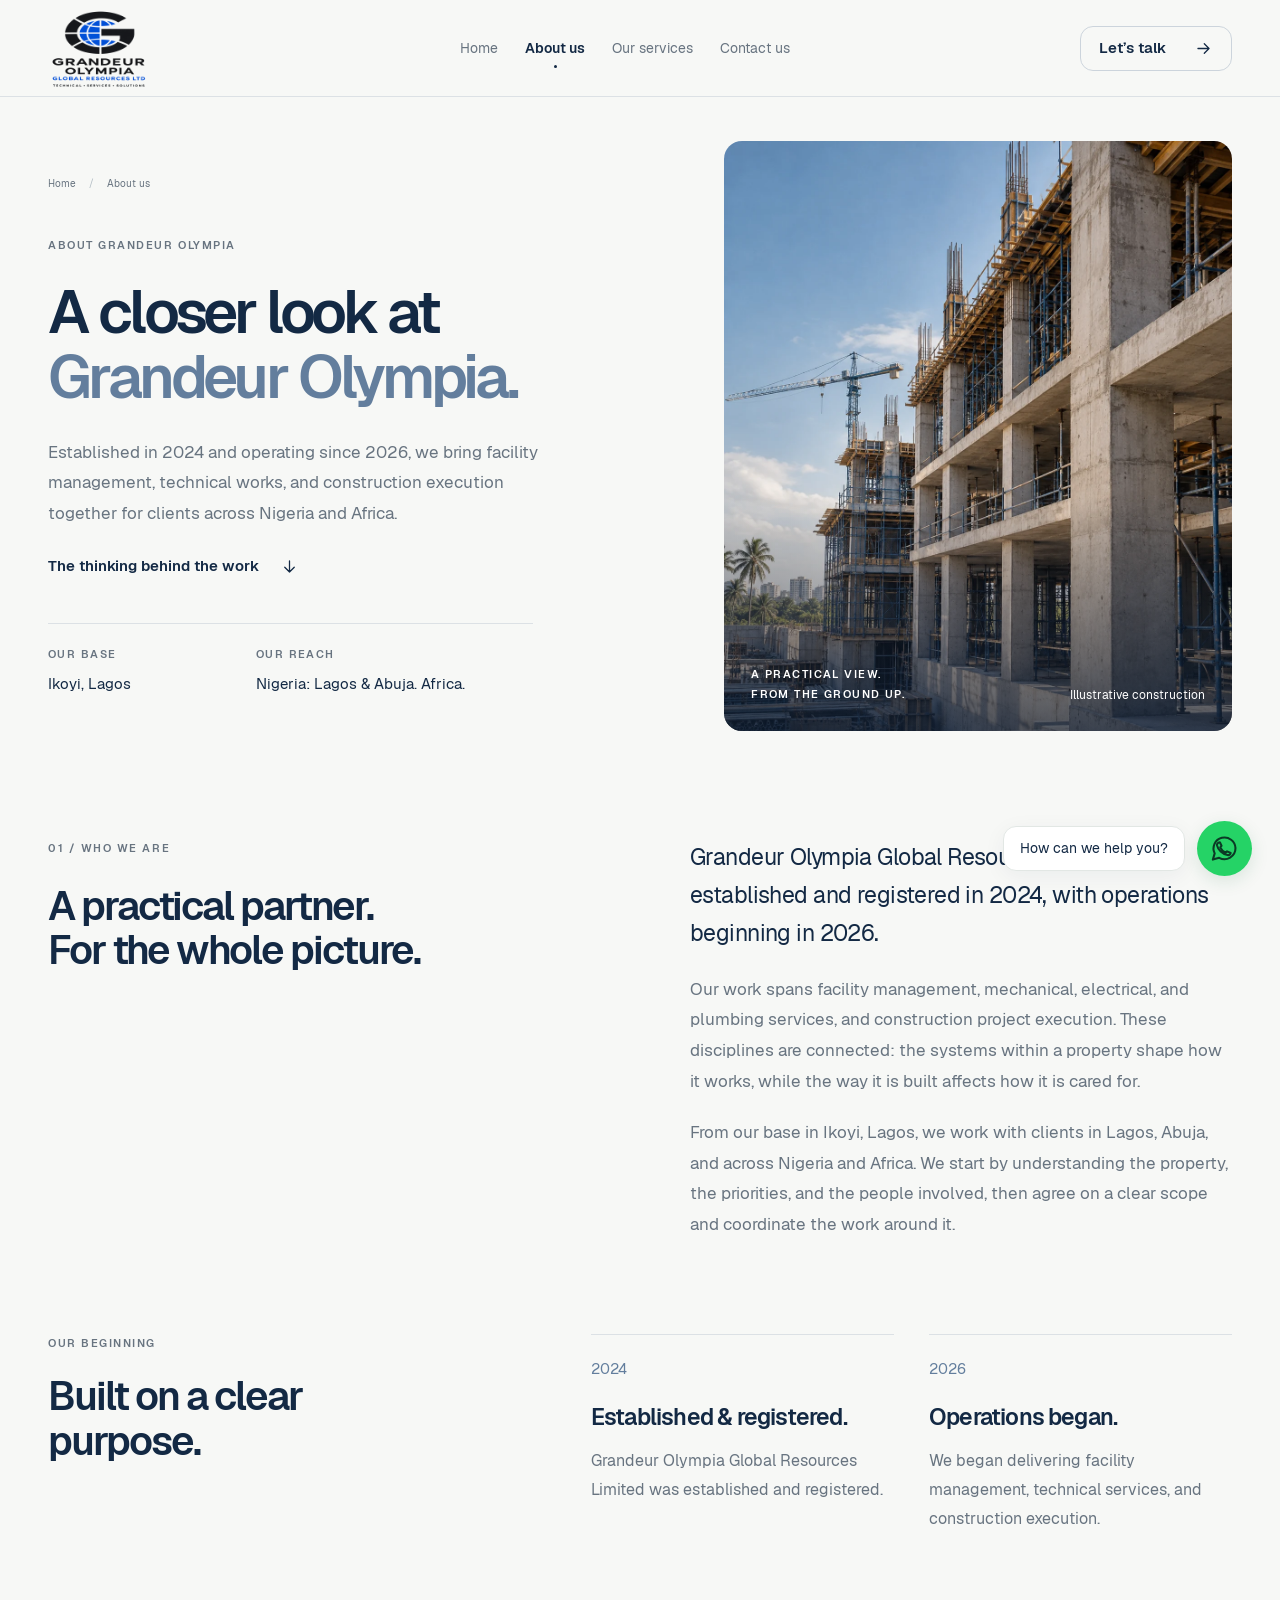
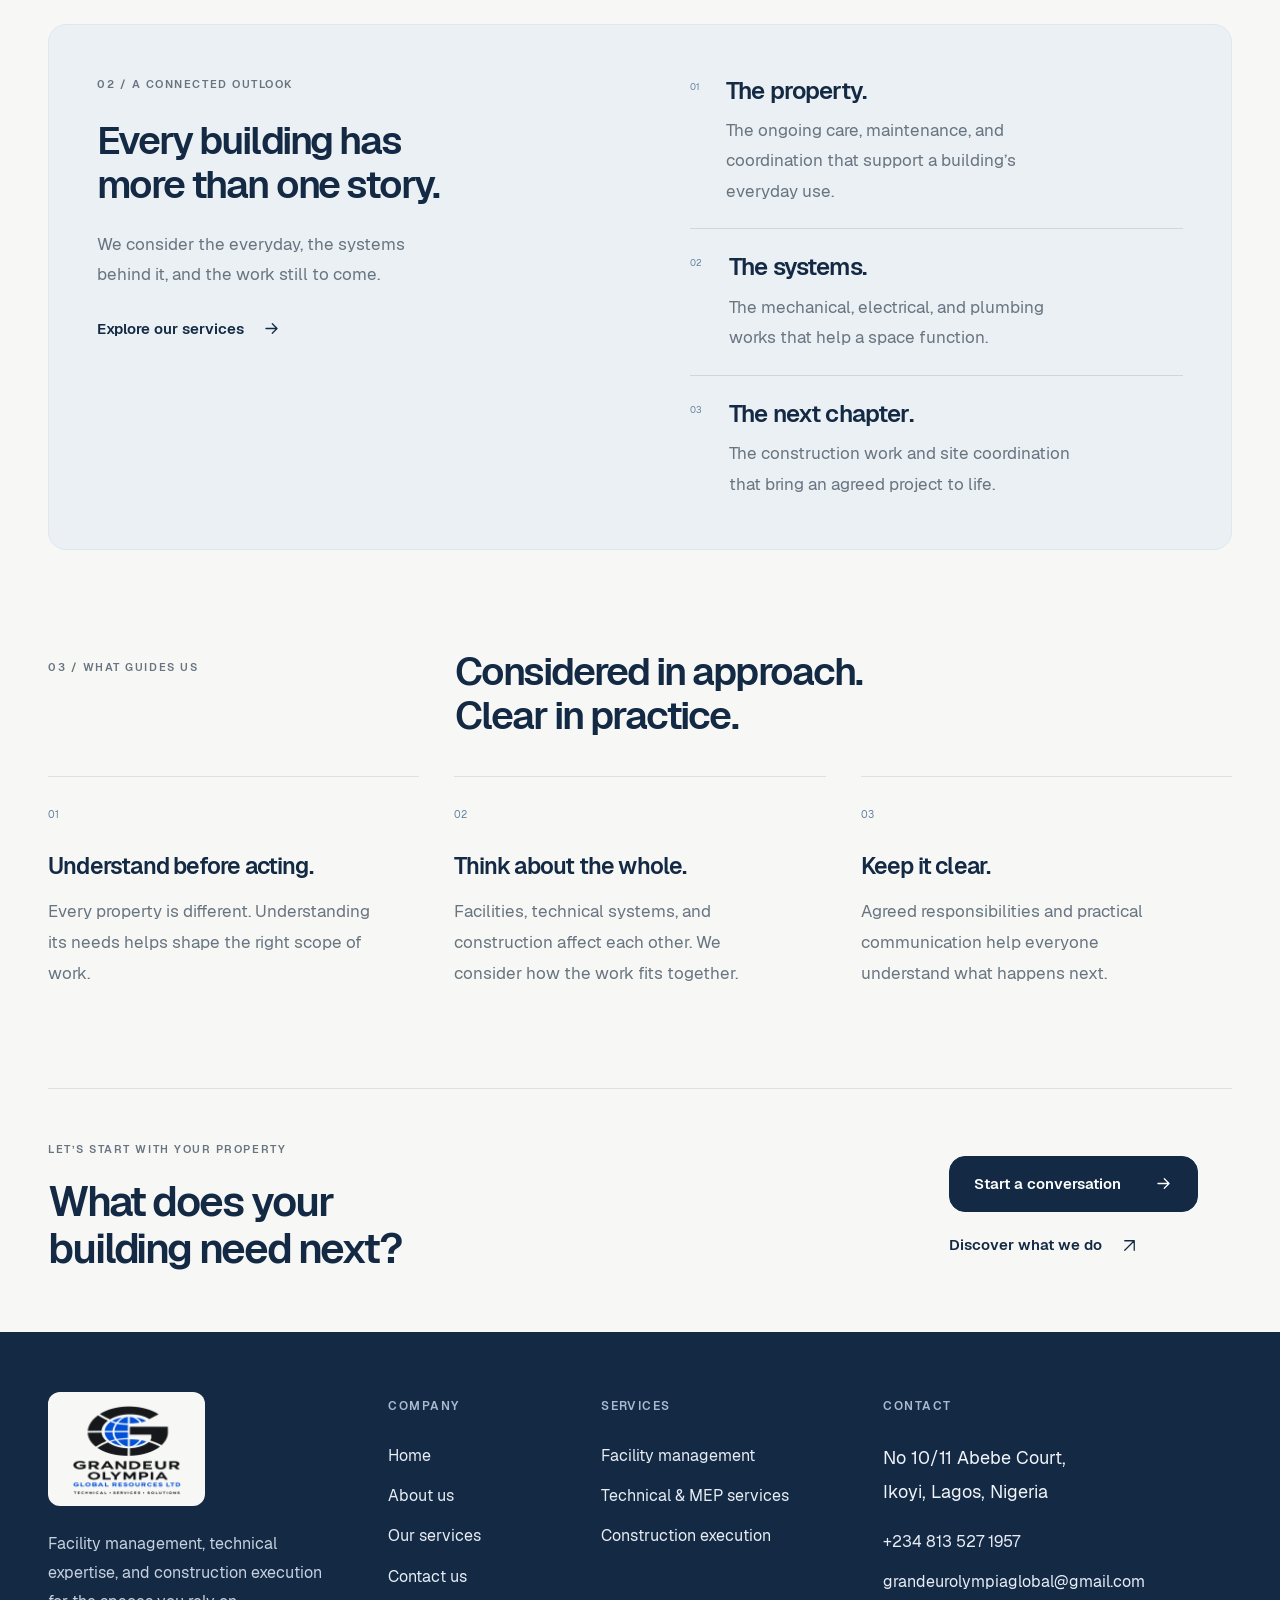
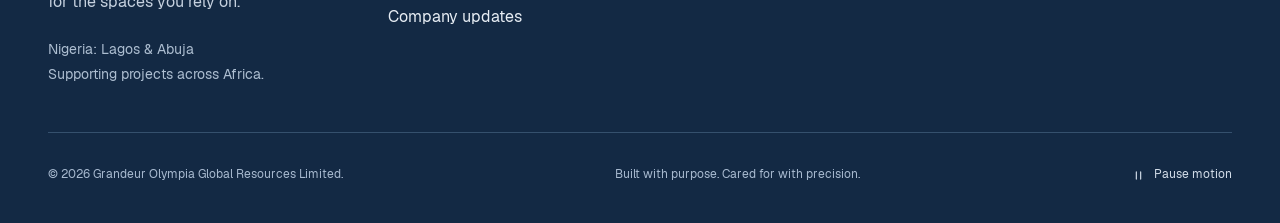
==== about.html @ efb747c0 "Send contact enquiries through the Cloudflare Worker" ====
<!doctype html>
<html lang="en"><head><meta charset="utf-8"><meta name="viewport" content="width=device-width, initial-scale=1"><meta name="theme-color" content="#132944"><meta name="robots" content="index,follow"><title>About Us | Grandeur Olympia Global Resources Limited</title><meta name="description" content="Meet Grandeur Olympia, a facility management, technical services, MEP and construction execution company based in Ikoyi, Lagos."><meta property="og:type" content="website"><meta property="og:title" content="About Us | Grandeur Olympia Global Resources Limited"><meta property="og:description" content="Meet Grandeur Olympia, a facility management, technical services, MEP and construction execution company based in Ikoyi, Lagos."><meta property="og:locale" content="en_NG"><link rel="icon" href="./assets/favicon-64.png" type="image/png"><link rel="preload" href="./assets/Geist-Regular.ttf" as="font" type="font/ttf" crossorigin><link rel="stylesheet" href="./styles.css?v=20261023-logo"><link rel="stylesheet" href="./quiet.css?v=20261027-smooth-images"><script type="application/ld+json">{"@context":"https://schema.org","@type":"Organization","name":"Grandeur Olympia Global Resources Limited","foundingDate":"2024","areaServed":[{"@type":"Country","name":"Nigeria"},{"@type":"City","name":"Lagos"},{"@type":"City","name":"Abuja"},{"@type":"Place","name":"Africa"}],"email":"grandeurolympiaglobal@gmail.com","telephone":"+2348135271957","description":"Facility management, mechanical, electrical and plumbing services, and construction project execution across Nigeria and Africa.","address":{"@type":"PostalAddress","streetAddress":"No 10/11 Abebe Court, Ikoyi","addressLocality":"Lagos","addressCountry":"NG"},"contactPoint":{"@type":"ContactPoint","telephone":"+2348135271957","contactType":"customer service","email":"grandeurolympiaglobal@gmail.com","availableLanguage":"English"}}</script><script defer src="./quiet.js?v=20261027-direct-contact"></script></head><body id="top" class="quiet-theme" data-concept="01" data-page="about"><a class="skip" href="#main">Skip to content</a><header class="site-header quiet-header"><div class="wrap nav-row"><a class="brand" href="./index.html" aria-label="Grandeur Olympia home"><img class="brand-logo" src="./assets/grandeur-olympia-logo-refined.webp" width="1374" height="1145" alt="Grandeur Olympia Global Resources Limited" decoding="async"></a><nav class="desktop-nav quiet-main-nav" aria-label="Main navigation"><a href="./index.html" >Home</a><a href="./about.html" aria-current="page">About us</a><a href="./services.html" >Our services</a><a href="./contact.html" >Contact us</a></nav><div class="quiet-nav-actions"><a class="button nav-button" href="./contact.html">Let’s talk <svg viewBox="0 0 24 24" fill="none" aria-hidden="true"><path d="M5 12h14M13 6l6 6-6 6"/></svg></a><button class="quiet-menu-toggle" type="button" aria-controls="quiet-mobile-nav" aria-expanded="false" aria-label="Open navigation" hidden><svg viewBox="0 0 24 24" fill="none" aria-hidden="true"><path d="M4 8h16M4 16h16"/></svg></button></div></div><nav class="quiet-mobile-nav wrap" id="quiet-mobile-nav" aria-label="Mobile navigation" hidden><a href="./index.html" >Home</a><a href="./about.html" aria-current="page">About us</a><a href="./services.html" >Our services</a><a href="./contact.html" >Contact us</a></nav></header><main id="main"><div class="quiet-about-editorial"><section class="quiet-about-cover wrap" aria-labelledby="about-title"><div class="quiet-about-opening quiet-reveal"><nav class="quiet-about-breadcrumb" aria-label="Breadcrumb"><a href="./index.html">Home</a><span aria-hidden="true">/</span><span aria-current="page">About us</span></nav><span class="eyebrow">ABOUT GRANDEUR OLYMPIA</span><h1 id="about-title">A closer look at<br><span>Grandeur Olympia.</span></h1><p class="quiet-about-lead">Established in 2024 and operating since 2026, we bring facility management, technical works, and construction execution together for clients across Nigeria and Africa.</p><a class="text-link quiet-about-story-link" href="#our-story">The thinking behind the work <svg viewBox="0 0 24 24" fill="none" aria-hidden="true"><path d="M12 5v14m-6-6 6 6 6-6"/></svg></a><dl class="quiet-about-facts"><div><dt>OUR BASE</dt><dd>Ikoyi, Lagos</dd></div><div><dt>OUR REACH</dt><dd>Nigeria: Lagos & Abuja. Africa.</dd></div></dl></div><figure class="quiet-about-cover-photo quiet-reveal"><img src="./assets/about-construction.webp" width="1122" height="1402" alt="Illustrative concrete building under construction, with scaffolding and structural columns" fetchpriority="high" decoding="async"><figcaption><span>A PRACTICAL VIEW.<br>FROM THE GROUND UP.</span><span>Illustrative construction</span></figcaption></figure></section><section class="quiet-about-narrative wrap" id="our-story" aria-labelledby="our-story-title"><div class="quiet-reveal"><span class="eyebrow">01 / WHO WE ARE</span><h2 id="our-story-title">A practical partner.<br>For the whole picture.</h2></div><div class="quiet-about-narrative-copy quiet-reveal"><p>Grandeur Olympia Global Resources Limited was established and registered in 2024, with operations beginning in 2026.</p><p>Our work spans facility management, mechanical, electrical, and plumbing services, and construction project execution. These disciplines are connected: the systems within a property shape how it works, while the way it is built affects how it is cared for.</p><p>From our base in Ikoyi, Lagos, we work with clients in Lagos, Abuja, and across Nigeria and Africa. We start by understanding the property, the priorities, and the people involved, then agree on a clear scope and coordinate the work around it.</p></div></section><section class="quiet-company-history wrap quiet-reveal" aria-labelledby="history-title"><div><span class="eyebrow">OUR BEGINNING</span><h2 id="history-title">Built on a clear purpose.</h2></div><ol><li><span>2024</span><h3>Established & registered.</h3><p>Grandeur Olympia Global Resources Limited was established and registered.</p></li><li><span>2026</span><h3>Operations began.</h3><p>We began delivering facility management, technical services, and construction execution.</p></li></ol></section><section class="quiet-about-outlook wrap quiet-reveal" aria-labelledby="outlook-title"><div class="quiet-about-outlook-intro"><span class="eyebrow">02 / A CONNECTED OUTLOOK</span><h2 id="outlook-title">Every building has<br>more than one story.</h2><p>We consider the everyday, the systems behind it, and the work still to come.</p><a class="text-link" href="./services.html">Explore our services <svg viewBox="0 0 24 24" fill="none" aria-hidden="true"><path d="M5 12h14M13 6l6 6-6 6"/></svg></a></div><div class="quiet-about-layers"><article><span aria-hidden="true">01</span><div><h3>The property.</h3><p>The ongoing care, maintenance, and coordination that support a building’s everyday use.</p></div></article><article><span aria-hidden="true">02</span><div><h3>The systems.</h3><p>The mechanical, electrical, and plumbing works that help a space function.</p></div></article><article><span aria-hidden="true">03</span><div><h3>The next chapter.</h3><p>The construction work and site coordination that bring an agreed project to life.</p></div></article></div></section><section class="quiet-about-values wrap" aria-labelledby="values-title"><div class="quiet-about-principles-title quiet-reveal"><span class="eyebrow">03 / WHAT GUIDES US</span><h2 id="values-title">Considered in approach.<br>Clear in practice.</h2></div><div class="quiet-principles"><article class="quiet-reveal"><span>01</span><h3>Understand before acting.</h3><p>Every property is different. Understanding its needs helps shape the right scope of work.</p></article><article class="quiet-reveal"><span>02</span><h3>Think about the whole.</h3><p>Facilities, technical systems, and construction affect each other. We consider how the work fits together.</p></article><article class="quiet-reveal"><span>03</span><h3>Keep it clear.</h3><p>Agreed responsibilities and practical communication help everyone understand what happens next.</p></article></div></section><section class="quiet-about-next wrap quiet-reveal" aria-labelledby="about-next-title"><div><span class="eyebrow">LET’S START WITH YOUR PROPERTY</span><h2 id="about-next-title">What does your<br>building need next?</h2></div><div class="quiet-about-next-actions"><a class="button" href="./contact.html">Start a conversation <svg viewBox="0 0 24 24" fill="none" aria-hidden="true"><path d="M5 12h14M13 6l6 6-6 6"/></svg></a><a class="text-link" href="./services.html">Discover what we do <svg viewBox="0 0 24 24" fill="none" aria-hidden="true"><path d="M6 18 18 6M6 6h12v12"/></svg></a></div></section></div></main><footer class="quiet-footer"><div class="wrap"><div class="quiet-footer-grid"><div class="quiet-footer-brand"><a class="brand" href="./index.html" aria-label="Grandeur Olympia home"><img class="brand-logo" src="./assets/grandeur-olympia-logo-refined.webp" width="1374" height="1145" alt="Grandeur Olympia Global Resources Limited" decoding="async" loading="lazy"></a><p>Facility management, technical expertise, and construction execution for the spaces you rely on.</p><span class="quiet-footer-area">Nigeria: Lagos & Abuja<br>Supporting projects across Africa.</span></div><nav class="quiet-footer-column" aria-label="Footer navigation"><h2>Company</h2><a href="./index.html" >Home</a><a href="./about.html" >About us</a><a href="./services.html" >Our services</a><a href="./contact.html" >Contact us</a><a href="mailto:grandeurolympiaglobal@gmail.com?subject=Email%20updates" data-newsletter-open>Company updates</a></nav><nav class="quiet-footer-column" aria-label="Footer services"><h2>Services</h2><a href="./services.html#facility-management">Facility management</a><a href="./services.html#mep">Technical & MEP services</a><a href="./services.html#construction">Construction execution</a></nav><div class="quiet-footer-column quiet-footer-contact"><h2>Contact</h2><address class="quiet-office-address"><span>No 10/11 Abebe Court,</span><span>Ikoyi, Lagos, Nigeria</span></address><a href="tel:+2348135271957">+234 813 527 1957</a><a href="mailto:grandeurolympiaglobal@gmail.com">grandeurolympiaglobal@gmail.com</a></div></div><div class="quiet-footer-bottom"><span>© 2026 Grandeur Olympia Global Resources Limited.</span><span>Built with purpose. Cared for with precision.</span><button type="button" class="quiet-motion-toggle" data-motion-toggle aria-pressed="false"><svg viewBox="0 0 18 18" fill="none" aria-hidden="true"><path d="M6 4v10M12 4v10"/></svg><span>Pause motion</span></button></div></div></footer><aside class="quiet-help" aria-label="WhatsApp help"><section class="quiet-help-panel" id="quiet-help-panel" aria-labelledby="help-title" hidden><div class="quiet-help-head"><span><svg viewBox="0 0 24 24" fill="none" aria-hidden="true"><path d="M20.5 11.7a8.5 8.5 0 0 1-12.6 7.5L3 20.6l1.4-4.8a8.5 8.5 0 1 1 16.1-4.1Z"/><path d="m8.4 7.2 1.3 2.7-1 1.2a8.5 8.5 0 0 0 4.2 4.1l1.1-1 2.8 1.2c-.4 1.3-1.4 1.9-2.5 1.7-3.9-.7-7.4-4.2-8.1-7.5-.2-1.1.6-2.2 2.2-2.4Z"/></svg> GRANDEUR OLYMPIA</span><button type="button" aria-label="Close WhatsApp help" data-help-close><svg viewBox="0 0 24 24" fill="none" aria-hidden="true"><path d="m6 6 12 12M6 18 18 6"/></svg></button></div><div class="quiet-help-body"><span class="eyebrow">LET’S START WITH YOUR NEEDS</span><h2 id="help-title">How can we help you?</h2><p>Choose a topic to start a conversation with us on WhatsApp.</p><div class="quiet-help-options"><a href="https://wa.me/2348135271957?text=Hello%20Grandeur%20Olympia%2C%20I%E2%80%99d%20like%20help%20with%20facility%20management." target="_blank" rel="noopener">Facility management<svg viewBox="0 0 24 24" fill="none" aria-hidden="true"><path d="M5 12h14M13 6l6 6-6 6"/></svg></a><a href="https://wa.me/2348135271957?text=Hello%20Grandeur%20Olympia%2C%20I%E2%80%99d%20like%20help%20with%20technical%20%26%20mep%20services." target="_blank" rel="noopener">Technical & MEP services<svg viewBox="0 0 24 24" fill="none" aria-hidden="true"><path d="M5 12h14M13 6l6 6-6 6"/></svg></a><a href="https://wa.me/2348135271957?text=Hello%20Grandeur%20Olympia%2C%20I%E2%80%99d%20like%20help%20with%20construction%20execution." target="_blank" rel="noopener">Construction execution<svg viewBox="0 0 24 24" fill="none" aria-hidden="true"><path d="M5 12h14M13 6l6 6-6 6"/></svg></a></div><a class="button quiet-whatsapp-button" href="https://wa.me/2348135271957?text=Hello%20Grandeur%20Olympia%2C%20I%20have%20a%20question%20about%20your%20services." target="_blank" rel="noopener">Start a WhatsApp chat <svg viewBox="0 0 24 24" fill="none" aria-hidden="true"><path d="M6 18 18 6M6 6h12v12"/></svg></a></div></section><button class="quiet-help-launcher" type="button" aria-controls="quiet-help-panel" aria-expanded="false" aria-label="How can we help you? Open WhatsApp contact options" data-help-toggle><span class="quiet-help-label">How can we help you?</span><span class="quiet-help-bubble"><svg viewBox="0 0 24 24" fill="none" aria-hidden="true"><path d="M20.5 11.7a8.5 8.5 0 0 1-12.6 7.5L3 20.6l1.4-4.8a8.5 8.5 0 1 1 16.1-4.1Z"/><path d="m8.4 7.2 1.3 2.7-1 1.2a8.5 8.5 0 0 0 4.2 4.1l1.1-1 2.8 1.2c-.4 1.3-1.4 1.9-2.5 1.7-3.9-.7-7.4-4.2-8.1-7.5-.2-1.1.6-2.2 2.2-2.4Z"/></svg></span></button></aside><dialog class="quiet-newsletter-dialog" id="newsletter-dialog" aria-labelledby="newsletter-title" aria-describedby="newsletter-description"><button type="button" class="quiet-dialog-close" aria-label="Close email updates prompt" data-newsletter-close><svg viewBox="0 0 24 24" fill="none" aria-hidden="true"><path d="m6 6 12 12M6 18 18 6"/></svg></button><div class="quiet-newsletter-symbol" aria-hidden="true"><svg viewBox="0 0 32 32" fill="none"><rect x="5" y="8" width="22" height="17" rx="3"/><path d="m6 10 10 8 10-8"/></svg></div><span class="eyebrow">A NOTE FROM GRANDEUR OLYMPIA</span><h2 id="newsletter-title" tabindex="-1">Better spaces.<br>A little more insight.</h2><p id="newsletter-description">Request company news and practical notes on caring for your building, delivered by email.</p><form data-newsletter-form action="mailto:grandeurolympiaglobal@gmail.com" method="get"><div class="quiet-field"><label for="newsletter-email">Email address</label><input id="newsletter-email" name="email" type="email" autocomplete="email" maxlength="254" required placeholder="you@company.com"></div><label class="quiet-consent"><input name="consent" type="checkbox" required><span>I’d like to receive Grandeur Olympia news and updates by email.</span></label><button class="button quiet-newsletter-submit" type="submit">Request email updates <svg viewBox="0 0 24 24" fill="none" aria-hidden="true"><path d="M5 12h14M13 6l6 6-6 6"/></svg></button><p class="quiet-form-hint">Opens your email app to send your subscription request.</p><p class="quiet-form-status" role="status" data-newsletter-status></p><a class="quiet-mail-fallback" href="mailto:grandeurolympiaglobal@gmail.com?subject=Newsletter%20subscription%20request" data-newsletter-fallback hidden>Open the prepared email again <svg viewBox="0 0 24 24" fill="none" aria-hidden="true"><path d="M5 12h14M13 6l6 6-6 6"/></svg></a></form><details class="quiet-email-note"><summary>How your email is used</summary><p>Your email and consent are included in the request you send to our company inbox. You can ask to stop receiving updates by replying to an email or contacting us at grandeurolympiaglobal@gmail.com.</p></details><button class="quiet-skip-updates" type="button" data-newsletter-close>Maybe later</button></dialog><noscript><style>.quiet-main-nav{display:flex!important;flex-wrap:wrap;gap:12px}.quiet-nav-actions{display:none}.quiet-header .nav-row{height:auto;min-height:90px;flex-wrap:wrap;padding-bottom:14px}</style></noscript></body></html>
---- styles.css ----
@font-face{font-family:Geist;src:url('./assets/Geist-Regular.ttf') format('truetype');font-weight:400;font-display:swap}
@font-face{font-family:Geist;src:url('./assets/Geist-SemiBold.ttf') format('truetype');font-weight:600;font-display:swap}
@font-face{font-family:Geist;src:url('./assets/Geist-Bold.ttf') format('truetype');font-weight:700;font-display:swap}
:root{--navy:#132944;--muted:#687480;--paper:#f7f8f6;--line:#dce1e5;--blue:#637e9d;--ease:cubic-bezier(.22,1,.36,1);font-family:Geist,Arial,sans-serif;color:var(--navy);background:var(--paper);font-synthesis:none}
*{box-sizing:border-box}html{scroll-behavior:smooth;scroll-padding-top:110px}body{margin:0;font-size:16px;line-height:1.5}a{color:inherit;text-decoration:none}button{font:inherit}a,button{-webkit-tap-highlight-color:transparent}a:focus-visible,button:focus-visible{outline:3px solid #9bb2cf;outline-offset:6px}button{cursor:pointer}p,h1,h2,h3,figure{margin:0}img{display:block;width:100%;height:100%;object-fit:cover}svg{stroke:currentColor;stroke-width:1.6;stroke-linecap:round;stroke-linejoin:round}.wrap{width:min(calc(100% - 96px),1280px);margin-inline:auto}.skip{position:fixed;top:-80px;background:var(--navy);color:white;padding:15px;z-index:100}.skip:focus{top:0}.eyebrow{display:block;font-size:10px;line-height:1.6;letter-spacing:.14em;font-weight:600;text-transform:uppercase}h1{font-size:clamp(48px,5.7vw,81px);font-weight:600;line-height:1.045;letter-spacing:-.062em}h2{font-size:clamp(35px,3.8vw,52px);font-weight:600;line-height:1.12;letter-spacing:-.05em}h3{font-weight:600;letter-spacing:-.035em}::selection{background:#d0dcec;color:#132944}.button{display:inline-flex;align-items:center;justify-content:center;gap:33px;min-height:56px;padding:17px 24px;border:1px solid var(--navy);border-radius:16px;background:var(--navy);color:white;font-size:13px;font-weight:600;line-height:1.2;transition:background .25s,box-shadow .3s,transform .35s var(--ease)}.button svg,.text-link svg,.contact-email svg{width:19px;height:19px;flex:0 0 auto;transition:transform .35s var(--ease)}.button:hover{background:#29476c;transform:translateY(-2px);box-shadow:0 8px 24px #13294416}.button:hover svg,.text-link:hover svg,.contact-email:hover svg{transform:translateX(3px)}.brand{display:flex;align-items:center;gap:12px;white-space:nowrap}.brand-mark{width:35px;height:39px;flex:0 0 auto}.brand>span{display:block;font-size:19px;font-weight:600;letter-spacing:-.055em;line-height:1.15}.brand-sub{display:block;font-size:7px;letter-spacing:.19em;font-weight:400;margin-top:5px}.site-header{background:#f7f8f6ee;backdrop-filter:blur(16px);position:sticky;top:0;z-index:20;border-bottom:1px solid var(--line)}.nav-row{height:96px;display:flex;align-items:center;justify-content:space-between;gap:30px}.desktop-nav{display:flex;gap:30px;color:var(--muted);font-size:12px}.desktop-nav a:hover{color:var(--navy)}.nav-button{background:transparent;color:var(--navy);border-color:#ccd4dc;min-height:44px;padding:12px 18px;border-radius:13px;gap:28px}.nav-button:hover{color:white}.section{padding-top:112px}.section-heading{display:grid;grid-template-columns:.65fr 1.7fr 1fr;align-items:end;gap:48px;margin-bottom:42px}.section-heading>.eyebrow{align-self:start;padding-top:9px;color:var(--muted)}.section-heading>p{font-size:14px;line-height:1.75;color:var(--muted);max-width:260px}.text-link{display:inline-flex;align-items:center;gap:18px;font-size:13px;font-weight:600}.reveal{opacity:0;transform:translateY(22px);transition:opacity .9s var(--ease) var(--delay,0ms),transform .9s var(--ease) var(--delay,0ms)}.reveal.visible{opacity:1;transform:none}
/* Direction 01 — quiet authority */
.hero-one{padding-top:65px}.hero-one-copy>.eyebrow{color:var(--muted);margin-bottom:25px}.hero-one h1>span{color:var(--blue)}.hero-one-bottom{display:flex;align-items:flex-end;justify-content:space-between;gap:40px;margin-top:28px;margin-bottom:45px}.hero-one-bottom>p{font-size:15px;color:var(--muted);max-width:520px;line-height:1.75}.hero-one-bottom .button{flex-shrink:0}.architectural-frame{height:450px;border-radius:18px;overflow:hidden;position:relative;background:#dde3e8}.architectural-frame img{object-position:center 52%}.architectural-frame:after{content:'';position:absolute;inset:50% 0 0;background:linear-gradient(transparent,#10213890)}.architectural-frame figcaption{position:absolute;bottom:26px;left:28px;right:28px;display:flex;justify-content:space-between;gap:20px;color:white;z-index:1;font-size:9px;letter-spacing:.13em}.architectural-frame figcaption>span:last-child{font-size:10px;letter-spacing:0;color:#e3e7ec}.image-stamp{position:absolute;top:26px;right:26px;display:flex;align-items:center;gap:13px;padding:13px 17px;background:#f7f8f6ed;backdrop-filter:blur(10px);border-radius:12px;font-size:27px;font-weight:600;letter-spacing:-.09em}.image-stamp>span{font-size:8px;font-weight:400;letter-spacing:.1em;line-height:1.6}.service-grid{display:grid;grid-template-columns:repeat(3,1fr);gap:19px}.service-card{border:1px solid var(--line);border-radius:17px;padding:28px;background:#fbfcfa}.service-card-top{display:flex;align-items:center;justify-content:space-between;margin-bottom:48px}.service-card-top svg{width:29px;height:29px}.service-card-top>span{font-size:10px;color:var(--muted)}.service-card h3{font-size:23px;line-height:1.2;max-width:240px}.service-card p{font-size:13px;line-height:1.8;color:var(--muted);margin-top:17px;max-width:300px}.service-tags{border-top:1px solid var(--line);padding-top:18px;margin-top:29px;font-size:9px;color:var(--muted);word-spacing:2px}.approach-one,.approach-three{display:grid;grid-template-columns:1fr 1fr;gap:130px}.approach-intro>.eyebrow{margin-bottom:25px;color:var(--muted)}.approach-intro>p{font-size:14px;line-height:1.8;color:var(--muted);max-width:390px;margin-top:26px}.approach-intro .text-link{margin-top:25px}.process-step{border-top:1px solid var(--line);padding:25px 0 28px;display:flex;align-items:flex-start;gap:27px}.process-step>span{font-size:11px;color:var(--blue);padding-top:5px}.process-step h3{font-size:20px}.process-step p{font-size:13px;color:var(--muted);line-height:1.8;max-width:340px;margin-top:9px}.process-step>svg{width:18px;height:18px;flex:0 0 auto;margin-left:auto;margin-top:4px}.contact-section{padding-block:110px 70px}.contact-panel{padding:68px 40px 35px;background:#e7edf3;border-radius:20px;text-align:center;position:relative;overflow:hidden}.contact-panel:before{content:'';width:1000px;height:400px;border:1px solid #bccbd955;position:absolute;left:50%;top:60%;transform:translateX(-50%);border-radius:50%;pointer-events:none}.contact-panel>.eyebrow{color:#687c94;margin-bottom:24px;position:relative}.contact-panel h2{font-size:clamp(40px,4.6vw,66px);letter-spacing:-.055em;max-width:780px;margin:auto;position:relative}.contact-actions{display:flex;justify-content:center;align-items:center;gap:30px;margin-top:33px;position:relative}.contact-email{display:inline-flex;align-items:center;gap:17px;font-size:12px}.contact-fine{display:flex;justify-content:center;align-items:center;gap:13px;margin-top:49px;font-size:9px;color:#63768c;position:relative}.contact-fine i{width:3px;height:3px;border-radius:50%;background:#95a5b9}.footer{padding-top:37px;padding-bottom:130px;border-top:1px solid var(--line)}.footer-upper{display:flex;justify-content:space-between;align-items:flex-start;margin-bottom:33px}.footer-upper>p{font-size:12px;color:var(--muted);text-align:right;line-height:1.8}.footer-lower{display:grid;grid-template-columns:1.3fr 1fr 1.3fr auto;align-items:end;gap:25px;color:var(--muted);font-size:10px;line-height:1.8}.footer-lower address{font-style:normal}.footer-lower a:hover{text-decoration:underline;text-underline-offset:4px}.footer-lower>span{white-space:nowrap}.concept-dock{position:fixed;bottom:20px;left:50%;transform:translateX(-50%);z-index:30;display:flex;align-items:center;gap:5px;padding:7px;background:#fffffff5;color:#132944;border:1px solid #d8dfe7;border-radius:18px;box-shadow:0 12px 40px #0c203522;backdrop-filter:blur(20px);font-size:10px;white-space:nowrap}.dock-compare{display:flex;align-items:center;gap:7px;padding:4px 10px}.dock-compare .brand-mark{width:22px;height:24px}.dock-divider{width:1px;height:22px;background:#e1e5e9;margin-right:4px}.dock-link{padding:11px 14px;border-radius:11px;display:flex;align-items:center;gap:7px;color:#75808b}.dock-link>span:first-child{font-size:9px}.dock-link.selected{background:#132944;color:white}.dock-link:not(.selected):hover{background:#edf1f5;color:#132944}.motion{display:grid;place-items:center;width:32px;height:34px;background:none;border:0;color:#75808b;border-radius:9px}.motion:hover{background:#edf1f5}.motion svg{width:14px;height:14px}
/* Direction 02 — engineered to perform */
body[data-concept="02"]{--paper:#0d1c30;--navy:#e8eef6;--muted:#97a7bb;--line:#ffffff1c;--blue:#8ba6ca;background:var(--paper);color:var(--navy)}
body[data-concept="02"] .site-header{background:#0d1c30e8}body[data-concept="02"] .nav-button{border-color:#526277;background:transparent;color:#e8eef6}body[data-concept="02"] .button{background:#e0e9f2;color:#132944;border-color:#e0e9f2}body[data-concept="02"] .button:hover{background:white}body[data-concept="02"] .nav-button:hover{color:#132944}.hero-two{display:grid;grid-template-columns:1.15fr 1fr;align-items:center;gap:8px;min-height:660px;padding-top:50px;padding-bottom:45px}.hero-two .eyebrow{color:#a4b7cf;display:flex;align-items:center;gap:9px;margin-bottom:28px;font-size:9px}.live-dot{width:5px;height:5px;display:inline-block;border-radius:50%;background:#a4bad4;box-shadow:0 0 0 4px #a4bad416}.hero-two h1{font-size:clamp(43px,4.65vw,67px);line-height:1.08}.hero-two h1>span{color:#849fc2}.hero-two-copy>p{font-size:14px;line-height:1.8;max-width:415px;color:var(--muted);margin-top:26px}.hero-two-actions{display:flex;align-items:center;gap:24px;margin-top:29px}.hero-two-actions>span{font-size:8px;letter-spacing:.13em;color:var(--muted)}.building-visual{position:relative;min-height:520px}.building-grid{position:absolute;inset:0;background-image:linear-gradient(#88a6d008 1px,transparent 1px),linear-gradient(90deg,#88a6d008 1px,transparent 1px);background-size:30px 30px;mask-image:radial-gradient(ellipse,black 30%,transparent 72%)}.building-svg{position:relative;z-index:1;width:100%;height:510px;stroke-width:1;overflow:visible}.technical-ring{position:absolute;left:50%;top:54%;border:1px solid #7497c015;border-radius:50%;width:460px;height:230px;transform:translate(-50%,-50%) rotate(-28deg)}.ring-two{width:540px;height:300px}.building-shell{animation:building-rise 6s ease-in-out infinite;transform-origin:center}.system-electric{animation:current-flow 7s linear infinite}.system-label{position:absolute;z-index:2;color:#9aafc8;font-size:8px;letter-spacing:.12em;display:flex;align-items:center;gap:7px}.system-label i{width:4px;height:4px;border-radius:50%;background:#9bb6d4}.label-m{left:9%;top:15%}.label-e{right:0%;top:34%}.label-e i{background:#dfc798}.label-p{left:9%;bottom:19%}.label-p i{background:#64b7cb}.drawing-caption{display:flex;justify-content:space-between;position:relative;padding-inline:20px;font-size:7px;letter-spacing:.11em;color:#667f9f}.capability-strip{display:flex;justify-content:space-between;align-items:center;border-block:1px solid var(--line);padding-block:22px;font-size:9px;letter-spacing:.12em;color:#8a9eb9}.strip-arrow{font-size:23px}.technical-service{display:grid;grid-template-columns:80px 1.2fr 1fr 35px;gap:30px;align-items:center;border-top:1px solid var(--line);padding:32px 0}.technical-service:last-child{border-bottom:1px solid var(--line)}.service-index{font-size:11px;color:#6c88ac}.technical-service h3{font-size:27px;margin-bottom:9px}.technical-service>div>span{font-size:9px;color:#7f98b8}.technical-service>p{font-size:13px;line-height:1.8;color:var(--muted);max-width:360px}.technical-service>svg{width:28px;height:28px;color:#a5bad4}.approach-two .section-heading{grid-template-columns:.65fr 2.7fr}.process-grid{display:grid;grid-template-columns:repeat(3,1fr);gap:42px;margin-top:60px}.process-grid article{position:relative;border-top:1px solid #7391b0;padding-top:23px}.process-grid article:before{content:'';position:absolute;top:-3px;left:0;width:5px;height:5px;background:#aac2dc;border-radius:50%}.process-grid article>span{font-size:10px;color:#7492b6}.process-grid h3{font-size:25px;margin-top:20px}.process-grid p{font-size:13px;color:var(--muted);margin-top:12px;line-height:1.8;max-width:300px}body[data-concept="02"] .contact-panel{background:#182e4a;border:1px solid #ffffff10}body[data-concept="02"] .contact-panel:before{border-color:#7397c21c}body[data-concept="02"] .contact-panel>.eyebrow,body[data-concept="02"] .contact-fine{color:#91a8c4}
@keyframes building-rise{0%,100%{transform:translateY(0)}50%{transform:translateY(-8px)}}@keyframes current-flow{to{stroke-dashoffset:-100}}
/* Direction 03 — places with purpose */
body[data-concept="03"]{--paper:#f5f2eb;--muted:#757770;--line:#dadbd2;--blue:#71839b}.hero-three{padding-top:58px}.hero-three-title{position:relative}.hero-three-title>.eyebrow{margin-bottom:23px;color:var(--muted)}.hero-three h1{font-size:clamp(48px,5.6vw,80px)}.hero-three h1>span{color:#7d8b9e}.hero-three-title>div{position:absolute;right:0;bottom:7px;width:280px}.hero-three-title>div>p{font-size:13px;color:var(--muted);line-height:1.8;margin-bottom:19px}.hero-three-title .button{font-size:11px;gap:20px;min-height:49px;padding:14px 18px}.editorial-photo{height:460px;position:relative;margin-top:45px;overflow:hidden;border-radius:180px 18px 18px 18px;background:#d1d5d5}.editorial-photo img{object-position:center 58%;filter:saturate(.65) sepia(.1)}.editorial-photo:after{content:'';position:absolute;inset:50% 0 0;background:linear-gradient(transparent,#152a3b99)}.editorial-photo figcaption{position:absolute;bottom:27px;left:32px;right:32px;display:flex;justify-content:space-between;font-size:9px;letter-spacing:.12em;color:white;z-index:1}.photo-side{position:absolute;top:30px;right:25px;font-size:8px;letter-spacing:.15em;writing-mode:vertical-rl;color:white}.intro-three{display:grid;grid-template-columns:.65fr 1.7fr 1fr;gap:48px;align-items:start}.intro-three>.eyebrow{max-width:145px;color:var(--muted);margin-top:9px}.intro-three h2>span{color:#7d8b9e}.intro-three p{font-size:13px;line-height:1.8;color:var(--muted)}.intro-three p+p{margin-top:17px}.editorial-services{display:grid;grid-template-columns:repeat(3,1fr);gap:25px}.editorial-service-visual{height:240px;background:#e6e9e6;position:relative;border-radius:15px;display:grid;place-items:center;overflow:hidden;margin-bottom:23px}.editorial-service-visual:before,.editorial-service-visual:after{content:'';position:absolute;width:250px;height:250px;border:1px solid #13294415;transform:rotate(30deg);border-radius:45px}.editorial-service-visual:after{width:180px;height:180px}.editorial-service-visual svg{width:66px;height:66px;stroke-width:.8;z-index:1}.editorial-service-visual>span:first-child{position:absolute;top:20px;left:22px;font-size:10px}.editorial-service-visual>span:last-child{position:absolute;bottom:20px;left:22px;font-size:8px;letter-spacing:.13em;color:#667167}.visual-1{background:#dbe3ec}.visual-1:before,.visual-1:after{transform:rotate(0deg);border-radius:50%}.visual-2{background:#e8e1d5}.visual-2:before,.visual-2:after{border-radius:0;transform:rotate(45deg)}.editorial-services h3{font-size:23px;max-width:260px;line-height:1.2}.editorial-services p{font-size:13px;line-height:1.8;color:var(--muted);margin-top:15px;max-width:320px}.editorial-services .text-link{font-size:11px;margin-top:22px;padding-top:17px;border-top:1px solid var(--line);display:flex;justify-content:space-between}.approach-three{gap:130px}.approach-three .process-list{background:#edece5;border-radius:17px;padding:6px 27px}.approach-three .process-step{padding-block:24px}.approach-three .process-step:first-child{border:0}body[data-concept="03"] .site-header{background:#f5f2ebeb}body[data-concept="03"] .contact-panel{background:#e3e7df}body[data-concept="03"] .contact-panel h2{color:var(--navy)}
/* Concept gallery */
.gallery{padding-bottom:0}.gallery-header{height:112px;display:flex;align-items:center;justify-content:space-between;border-bottom:1px solid var(--line)}.study-brand{display:flex;align-items:center;gap:12px}.study-brand>span{font-size:18px;font-weight:600;letter-spacing:-.045em;line-height:1.2}.study-brand>span>span{display:block;font-size:7px;font-weight:400;letter-spacing:.18em;margin-top:5px}.study-status{font-size:8px;letter-spacing:.14em;color:var(--muted);display:flex;align-items:center;gap:9px}.study-status i{width:5px;height:5px;border-radius:50%;background:#728baa;box-shadow:0 0 0 4px #728baa0e}.gallery-intro{display:flex;justify-content:space-between;gap:60px;align-items:flex-end;padding-block:66px 56px}.gallery-intro .eyebrow{color:var(--muted);margin-bottom:21px;font-size:9px}.gallery-intro h1{font-size:clamp(48px,5.2vw,73px)}.gallery-intro h1>span{color:#7d90aa}.gallery-intro>p{font-size:14px;line-height:1.8;color:var(--muted);max-width:340px;margin-bottom:5px}.draft-grid{display:grid;grid-template-columns:repeat(3,1fr);gap:25px}.draft-card{min-width:0}.draft-preview{height:300px;background:#e9edf0;border:1px solid #dce1e6;border-radius:14px;position:relative;overflow:hidden;transition:box-shadow .4s,transform .5s var(--ease)}.draft-card:hover .draft-preview{box-shadow:0 12px 35px #13294414;transform:translateY(-5px)}.mini{width:100%;height:100%;padding:20px;overflow:hidden}.mini-nav{font-size:9px;font-weight:600;letter-spacing:-.04em;display:flex;justify-content:space-between;align-items:center;margin-bottom:25px}.mini-nav>span{font-size:3.7px;letter-spacing:0;font-weight:400}.mini-eyebrow{font-size:4.5px;letter-spacing:.12em;margin-bottom:8px;color:#6d7d8c}.mini strong{display:block;font-size:26px;line-height:1.05;letter-spacing:-.055em;font-weight:600}.mini em{font-style:normal;color:#7b8ea6}.mini-caption{font-size:5px;margin-top:9px;color:#6d7d8c}.mini-photo{height:129px;margin-top:16px;position:relative;border-radius:6px;overflow:hidden}.mini-photo img{object-position:center}.mini-photo>span{position:absolute;left:10px;bottom:8px;color:white;letter-spacing:.1em;font-size:4px}.mini-one{background:#f8f9f7}.mini-two{background:#0d1c30;color:#e6eef6;padding-top:20px}.mini-two .mini-nav{margin-bottom:33px}.mini-two .mini-eyebrow{font-size:3.6px;color:#8ba6c7}.mini-two strong{font-size:21px;line-height:1.1}.mini-dark-grid{display:grid;grid-template-columns:1fr .9fr;gap:9px;align-items:center}.mini-pill{display:inline-block;font-size:4px;padding:8px;border-radius:5px;background:#e0e9f2;color:#132944;margin-top:13px}.mini-blueprint{height:150px;display:grid;place-items:center;perspective:400px;background-image:linear-gradient(#88a6d008 1px,transparent 1px),linear-gradient(90deg,#88a6d008 1px,transparent 1px);background-size:12px 12px}.mini-building{width:76px;height:118px;border:1px solid #718cac;background:#203956;transform:rotateY(-25deg) rotateX(8deg) rotateZ(-8deg);position:relative;box-shadow:15px 12px 0 #142d49;display:flex;flex-direction:column;justify-content:space-evenly}.mini-building:after{content:'';position:absolute;left:35%;top:0;bottom:0;width:1px;background:#c2b48e;box-shadow:24px 0 #78a4b4}.mini-building i{display:block;width:100%;border-top:1px solid #7590af}.mini-stripe{border-block:1px solid #ffffff1c;padding-block:13px;margin-top:20px;font-size:4px;letter-spacing:.1em;color:#8ba6c7}.mini-three{background:#f5f2eb}.mini-three .mini-photo{height:145px;border-radius:50px 6px 6px 6px}.mini-three strong{font-size:25px}.mini-inset{position:absolute;bottom:12px;right:10px;background:#f5f2ebee;padding:10px;border-radius:6px;display:flex;align-items:center;gap:7px;font-size:13px;letter-spacing:-.08em}.mini-inset>span{font-size:4px;line-height:1.5;letter-spacing:.04em}.preview-hover{position:absolute;inset:auto 14px 14px;background:#fffffff0;backdrop-filter:blur(8px);border-radius:10px;display:flex;justify-content:space-between;align-items:center;padding:14px;font-size:10px;opacity:0;transform:translateY(7px);transition:.3s}.preview-hover svg{width:16px;height:16px}.draft-card:hover .preview-hover,.draft-card:focus-visible .preview-hover{opacity:1;transform:none}.draft-card-title{display:flex;gap:12px;align-items:center;margin-top:22px}.draft-card-title>span{font-size:10px;color:#8494a8}.draft-card-title h2{font-size:21px;letter-spacing:-.04em}.draft-card-title>svg{width:17px;height:17px;margin-left:auto}.draft-note{font-size:11px;color:#687b91;margin-top:9px}.draft-description{font-size:12px;color:var(--muted);line-height:1.8;margin-top:15px;max-width:340px}.draft-open{display:flex;gap:15px;align-items:center;margin-top:22px;font-size:11px;font-weight:600}.draft-open>svg{width:17px;height:17px;transition:transform .3s}.draft-card:hover .draft-open>svg{transform:translateX(4px)}.study-foot{display:grid;grid-template-columns:1.3fr 1fr auto;gap:60px;padding-block:38px;margin-top:58px;border-top:1px solid var(--line)}.study-foot .eyebrow{font-size:8px;color:var(--muted);margin-bottom:13px}.study-foot>div>p{font-size:16px;line-height:1.6;letter-spacing:-.02em}.study-foot>div:nth-child(2){display:grid;align-content:center;gap:6px;font-size:10px;color:var(--muted)}.study-foot>p{align-self:center;font-size:10px;line-height:1.9;color:#8a939a}.gallery-footer{display:flex;justify-content:space-between;font-size:7px;letter-spacing:.1em;color:#919ba5;border-top:1px solid var(--line);padding-block:24px}
@media(min-width:1550px){.draft-preview{height:330px}.mini{padding:24px}.mini-photo{height:146px}.mini-three .mini-photo{height:165px}.mini strong{font-size:29px}.mini-two strong{font-size:23px}}
@media(max-width:1100px){.wrap{width:calc(100% - 64px)}.nav-row{height:84px}.desktop-nav{gap:20px}.brand>span{font-size:17px}.section-heading{gap:25px;grid-template-columns:.7fr 1.6fr 1fr}.approach-one,.approach-three{gap:60px}.footer-lower{grid-template-columns:1fr 1fr;gap:20px}.hero-three-title>div{width:230px}.hero-three h1{font-size:58px}.gallery-intro{gap:40px}.gallery-intro>p{max-width:290px;font-size:13px}.draft-grid{gap:20px}.draft-preview{height:260px}.mini{padding:15px}.mini strong{font-size:22px}.mini-two strong{font-size:17px}.mini-photo{height:108px}.mini-three .mini-photo{height:123px}.mini-three strong{font-size:21px}.mini-nav{font-size:7px;margin-bottom:20px}.mini-nav>span{font-size:3px}.mini-building{width:55px;height:96px}.mini-dark-grid{gap:5px}.mini-blueprint{height:128px}.mini-two .mini-nav{margin-bottom:26px}.draft-card-title h2{font-size:18px}.study-foot{gap:35px}.hero-two{gap:0;grid-template-columns:1.1fr 1fr}.hero-two-actions{gap:12px;align-items:flex-start;flex-direction:column}.building-visual{min-height:450px}.building-svg{height:450px}.technical-ring{width:330px}.ring-two{width:390px}.hero-two h1{font-size:47px}.technical-service{grid-template-columns:45px 1.2fr 1fr 28px;gap:20px}.technical-service h3{font-size:23px}.service-card{padding:23px}.service-card h3{font-size:21px}.editorial-service-visual{height:200px}}
@media(max-width:800px){.desktop-nav{display:none}.nav-row{height:80px}.section{padding-top:75px}.section-heading{grid-template-columns:1fr 1.7fr;gap:22px}.section-heading>.eyebrow{grid-column:1/-1}.section-heading>p{max-width:260px}.hero-one{padding-top:45px}.hero-one h1{font-size:60px}.hero-one-bottom{align-items:flex-start;gap:30px}.hero-one-bottom>p{max-width:370px;font-size:13px}.button{gap:22px;padding:16px 20px;font-size:12px}.architectural-frame{height:370px}.service-grid{gap:13px}.service-card{padding:20px}.service-card-top{margin-bottom:32px}.service-card h3{font-size:19px}.service-card p{font-size:12px}.service-tags{font-size:8px}.approach-one,.approach-three{gap:40px;grid-template-columns:1fr 1fr}.approach-intro h2{font-size:35px}.approach-intro>p{font-size:13px}.process-step{gap:17px}.process-step h3{font-size:18px}.contact-section{padding-block:75px 50px}.contact-panel{padding:50px 28px 30px}.contact-panel h2{font-size:46px}.contact-fine{font-size:8px;gap:9px}.footer{padding-bottom:120px}.dock-link{padding:11px 10px}.hero-two{grid-template-columns:1fr;gap:30px;padding-top:45px}.hero-two h1{font-size:65px}.hero-two-copy>p{max-width:500px}.hero-two-actions{flex-direction:row;align-items:center;gap:25px}.building-visual{max-width:510px;margin:auto;min-height:440px}.building-svg{height:440px}.system-label{font-size:7px}.hero-two>div:last-child{width:100%}.capability-strip{font-size:7px}.technical-service{grid-template-columns:35px 1fr 1fr;gap:18px}.technical-service>svg{display:none}.technical-service h3{font-size:21px}.technical-service>p{font-size:12px}.approach-two .section-heading{grid-template-columns:1fr}.process-grid{gap:25px}.hero-three h1{font-size:56px}.hero-three-title>div{position:static;width:auto;display:flex;justify-content:space-between;align-items:center;gap:30px;margin-top:26px}.hero-three-title>div>p{margin-bottom:0}.editorial-photo{height:380px;margin-top:30px;border-top-left-radius:120px}.intro-three{grid-template-columns:1fr 1fr;gap:25px}.intro-three>.eyebrow{grid-column:1/-1;max-width:none;margin-top:0}.intro-three h2{font-size:37px}.editorial-services{gap:18px}.editorial-service-visual{height:180px}.editorial-services h3{font-size:20px}.editorial-services p{font-size:12px}.editorial-services .text-link{font-size:10px;gap:10px}.approach-three .process-list{padding:6px 20px}.gallery-intro{display:block;padding-block:46px 35px}.gallery-intro h1{font-size:62px}.gallery-intro>p{margin-top:25px;max-width:530px}.draft-grid{gap:16px}.draft-preview{height:230px}.mini{padding:12px}.mini-nav{font-size:6px;margin-bottom:19px}.mini-nav>span{display:none}.mini-eyebrow{font-size:3.5px}.mini strong{font-size:20px}.mini-two strong{font-size:14px}.mini-caption{font-size:4px}.mini-photo{height:95px;margin-top:13px}.mini-three .mini-photo{height:108px}.mini-three strong{font-size:19px}.mini-dark-grid{grid-template-columns:1fr}.mini-two .mini-nav{margin-bottom:20px}.mini-blueprint{position:absolute;right:9px;bottom:40px;width:70px;height:100px}.mini-building{width:34px;height:65px;opacity:.65}.mini-building:after{box-shadow:12px 0 #78a4b4}.mini-stripe{font-size:3px;margin-top:36px}.mini-pill{position:relative;z-index:1}.draft-card-title{gap:6px}.draft-card-title h2{font-size:16px}.draft-card-title>span{font-size:8px}.draft-card-title>svg{width:12px;height:12px}.draft-note{font-size:9px}.draft-description{font-size:11px}.study-foot{grid-template-columns:1.3fr 1fr;gap:25px}.study-foot>p{grid-column:1/-1}.gallery-header{height:90px}.study-status{font-size:6px}.study-brand>span{font-size:16px}}
@media(max-width:600px){.wrap{width:calc(100% - 40px)}h1{font-size:47px}h2{font-size:34px}.nav-row{height:75px;gap:15px}.brand{gap:8px}.brand-mark{width:28px;height:32px}.brand>span{font-size:16px}.brand-sub{font-size:5.5px;margin-top:4px}.nav-button{font-size:10px;min-height:39px;padding:10px 12px;gap:10px;border-radius:11px}.nav-button svg{width:15px}.eyebrow{font-size:8px}.hero-one{padding-top:39px}.hero-one-copy>.eyebrow{margin-bottom:21px}.hero-one h1{font-size:45px;letter-spacing:-.06em}.hero-one-bottom{display:block;margin-top:23px;margin-bottom:29px}.hero-one-bottom>p{font-size:13px;max-width:400px;line-height:1.8}.hero-one-bottom .button{margin-top:23px}.architectural-frame{height:300px;border-radius:13px}.architectural-frame img{object-position:58% 50%}.image-stamp{top:17px;right:17px;padding:10px 13px;font-size:22px;border-radius:9px}.image-stamp>span{font-size:6px}.architectural-frame figcaption{bottom:18px;left:18px;right:18px;display:block;font-size:7px}.architectural-frame figcaption>span:last-child{display:block;font-size:8px;margin-top:6px}.section{padding-top:60px}.section-heading{display:block;margin-bottom:30px}.section-heading>.eyebrow{padding:0;margin-bottom:19px}.section-heading>p{margin-top:19px;max-width:320px;font-size:13px}.service-grid{grid-template-columns:1fr;gap:15px}.service-card{padding:25px}.service-card-top{margin-bottom:27px}.service-card h3{font-size:25px;max-width:none}.service-card p{font-size:13px;max-width:100%}.service-tags{font-size:9px;margin-top:22px;padding-top:15px}.service-card-top>span{font-size:10px}.approach-one,.approach-three{grid-template-columns:1fr;gap:32px}.approach-intro h2{font-size:34px}.approach-intro>.eyebrow{margin-bottom:19px}.approach-intro>p{margin-top:20px}.process-step{padding-block:23px;gap:20px}.process-step h3{font-size:21px}.process-step p{font-size:13px}.contact-section{padding-block:60px 40px}.contact-panel{padding:42px 23px 26px;border-radius:15px}.contact-panel>.eyebrow{margin-bottom:22px;font-size:7px}.contact-panel h2{font-size:38px}.contact-actions{flex-direction:column;gap:20px;margin-top:27px}.contact-actions .button{font-size:11px;min-height:51px}.contact-email{font-size:11px}.contact-fine{flex-wrap:wrap;gap:8px;margin-top:30px;font-size:7px}.contact-fine i{display:none}.contact-fine>span:last-child{flex-basis:100%}.footer{padding-top:28px;padding-bottom:120px}.footer-upper{gap:15px;align-items:center;margin-bottom:25px}.footer-upper>.brand>span{font-size:14px}.footer-upper>p{font-size:9px}.footer-lower{grid-template-columns:1fr;gap:17px;font-size:10px}.footer-company{max-width:250px}.concept-dock{bottom:13px;width:calc(100% - 30px);max-width:380px;justify-content:space-between;padding:6px;border-radius:16px}.dock-compare{font-size:9px;gap:5px;padding:4px 7px}.dock-compare .brand-mark{width:20px;height:23px}.dock-divider{margin:0}.dock-link{padding:9px 14px;gap:0;min-height:36px}.dock-link>span:first-child{font-size:11px}.dock-link .dock-name{display:none}.motion{width:28px}.hero-two{padding-top:40px;padding-bottom:26px;gap:19px}.hero-two .eyebrow{font-size:7px;margin-bottom:23px}.hero-two h1{font-size:45px;line-height:1.1}.hero-two-copy>p{font-size:13px;margin-top:23px}.hero-two-actions{flex-direction:column;align-items:flex-start;gap:18px}.hero-two-actions>span{font-size:7px}.building-visual{min-height:350px;max-width:390px}.building-svg{height:340px}.technical-ring{width:280px;height:150px}.ring-two{width:330px;height:195px}.system-label{font-size:6px}.label-e{right:0%;top:34%}.label-m{left:9%;top:14%}.label-p{left:8%;bottom:19%}.drawing-caption{padding:0;font-size:5px}.capability-strip{font-size:6px;letter-spacing:.03em;gap:12px;padding-block:17px}.strip-arrow{font-size:16px}.technical-service{grid-template-columns:25px 1fr;gap:12px;padding-block:25px}.technical-service h3{font-size:24px;line-height:1.2}.technical-service>div>span{font-size:8px}.technical-service>p{grid-column:2;font-size:13px;margin-top:7px}.service-index{align-self:start;padding-top:5px;font-size:9px}.process-grid{grid-template-columns:1fr;gap:29px;margin-top:34px}.process-grid article{display:grid;grid-template-columns:25px 1fr;gap:8px 15px;padding-top:20px}.process-grid article>span{padding-top:5px}.process-grid h3{margin:0;font-size:24px}.process-grid p{grid-column:2;font-size:13px;margin-top:0;max-width:none}.hero-three{padding-top:39px}.hero-three-title>.eyebrow{margin-bottom:20px}.hero-three h1{font-size:43px}.hero-three-title>div{display:block;margin-top:23px}.hero-three-title>div>p{font-size:13px}.hero-three-title .button{margin-top:20px}.editorial-photo{height:330px;margin-top:28px;border-radius:85px 13px 13px 13px}.editorial-photo img{object-position:61% center}.editorial-photo figcaption{left:21px;right:18px;bottom:20px;display:block;font-size:7px}.editorial-photo figcaption>span:last-child{display:block;font-size:6px;opacity:.7;margin-top:8px}.photo-side{font-size:6px;right:17px}.intro-three{grid-template-columns:1fr;gap:20px}.intro-three h2{font-size:37px}.intro-three p{max-width:400px}.editorial-services{grid-template-columns:1fr;gap:35px}.editorial-service-visual{height:215px;margin-bottom:22px}.editorial-services h3{font-size:25px;max-width:none}.editorial-services p{font-size:13px;max-width:none}.editorial-services .text-link{font-size:12px;margin-top:21px}.approach-three .process-list{padding-inline:22px}.approach-three .process-step h3{font-size:19px}.gallery-header{height:86px}.study-status{font-size:5.5px;max-width:85px;gap:8px;line-height:1.7}.study-brand{gap:7px}.study-brand>span{font-size:15px}.study-brand>span>span{font-size:5px}.study-brand .brand-mark{width:28px;height:32px}.gallery-intro{padding-block:39px 33px}.gallery-intro .eyebrow{font-size:7px;margin-bottom:18px}.gallery-intro h1{font-size:46px}.gallery-intro>p{font-size:13px;margin-top:22px}.draft-grid{grid-template-columns:1fr;gap:37px}.draft-preview{height:310px}.mini{padding:22px}.mini-nav{font-size:10px;margin-bottom:25px}.mini-nav>span{display:block;font-size:4px}.mini-eyebrow{font-size:5px}.mini strong{font-size:29px}.mini-caption{font-size:6px}.mini-photo{height:140px;margin-top:18px}.mini-three strong{font-size:28px}.mini-three .mini-photo{height:148px}.mini-three .mini-inset{font-size:16px;padding:12px}.mini-three .mini-inset>span{font-size:5px}.mini-two .mini-nav{margin-bottom:31px}.mini-two strong{font-size:24px}.mini-two .mini-eyebrow{font-size:4px}.mini-dark-grid{grid-template-columns:1.2fr 1fr}.mini-blueprint{position:static;height:160px;width:auto}.mini-building{width:63px;height:105px;opacity:1}.mini-building:after{box-shadow:20px 0 #78a4b4}.mini-pill{font-size:5px;padding:9px;margin-top:17px}.mini-stripe{font-size:5px;margin-top:23px;padding-block:15px}.draft-card-title{margin-top:19px;gap:12px}.draft-card-title h2{font-size:25px}.draft-card-title>span{font-size:10px}.draft-card-title>svg{width:19px;height:19px}.draft-note{font-size:11px;margin-top:9px}.draft-description{font-size:12px;max-width:100%;margin-top:13px}.draft-open{font-size:12px;margin-top:18px}.study-foot{margin-top:40px;padding-block:29px;gap:26px;grid-template-columns:1fr}.study-foot>div>p{font-size:17px}.study-foot>div:nth-child(2){font-size:11px}.study-foot>p{font-size:10px}.gallery-footer{gap:25px;font-size:6px;line-height:1.8;padding-block:20px}.gallery-footer>span{max-width:150px}.preview-hover{display:none}}
@media(prefers-reduced-motion:reduce){html{scroll-behavior:auto}*,*:before,*:after{animation:none!important;transition:none!important}.reveal{opacity:1;transform:none}.button:hover,.draft-card:hover .draft-preview{transform:none}}
html.motion-paused{scroll-behavior:auto}html.motion-paused *,html.motion-paused *:before,html.motion-paused *:after{animation:none!important;transition:none!important}html.motion-paused .reveal{opacity:1;transform:none}
.technical-ring{max-width:100%}

/* Refined company artwork; retain the three existing layouts and palettes. */
.brand,.study-brand{flex:0 0 auto;line-height:0;gap:0}
.brand-logo{display:block;width:122px;height:84px;object-fit:contain;object-position:left center;flex:0 0 auto}
.brand-symbol{position:relative;display:inline-block;width:36px;aspect-ratio:970/600;overflow:hidden;flex:0 0 auto;line-height:0}
.brand-symbol>img{position:absolute;width:141.6495%;height:auto;max-width:none;left:-22.4742%;top:-10.8333%;object-fit:contain}
.footer-upper>.brand .brand-logo{width:174px;height:136px}
.footer-upper{align-items:center}
.study-brand .brand-logo{width:140px;height:96px}
.dock-compare .brand-symbol{width:25px}
.image-stamp .brand-symbol{width:43px}
.mini-inset .brand-symbol{width:27px}
.mini .mini-nav{height:28px;min-height:28px;margin-bottom:12px;gap:10px}
.mini .mini-nav .brand-logo{width:44px;height:30px;object-position:center}
.mini-two .mini-nav{margin-bottom:16px}
body[data-concept="02"] .brand{padding:5px 12px;border:1px solid #ffffff20;border-radius:11px;background:#f7f8f6}
body[data-concept="02"] .site-header .brand-logo{width:102px;height:70px}
body[data-concept="02"] .footer-upper>.brand{padding:10px 16px}
.mini-two .brand-logo{padding:3px;background:#f7f8f6;border-radius:3px}
@media(max-width:1100px){
  .site-header .brand-logo{width:110px;height:74px}
  body[data-concept="02"] .site-header .brand-logo{width:92px;height:62px}
  .study-brand .brand-logo{width:124px;height:82px}
  .mini .mini-nav .brand-logo{width:37px;height:26px}
  .mini .mini-nav{height:24px;min-height:24px;margin-bottom:9px}
  .mini-two .mini-nav{margin-bottom:12px}
}
@media(max-width:800px){
  .site-header .brand-logo{width:104px;height:70px}
  body[data-concept="02"] .site-header .brand-logo{width:86px;height:58px}
  .mini .mini-nav{margin-bottom:8px}
  .mini-two .mini-nav{margin-bottom:10px}
}
@media(max-width:600px){
  .site-header .brand-logo{width:96px;height:65px}
  body[data-concept="02"] .brand{padding:4px 9px;border-radius:9px}
  body[data-concept="02"] .site-header .brand-logo{width:81px;height:55px}
  .footer-upper>.brand .brand-logo{width:150px;height:116px}
  body[data-concept="02"] .footer-upper>.brand{padding:7px 11px}
  .study-brand .brand-logo{width:110px;height:74px}
  .dock-compare .brand-symbol{width:23px}
  .image-stamp .brand-symbol{width:34px}
  .mini .mini-nav{height:29px;min-height:29px;margin-bottom:12px}
  .mini .mini-nav .brand-logo{width:45px;height:31px}
  .mini-two .mini-nav{margin-bottom:17px}
  .mini-inset .brand-symbol{width:30px}
}
---- quiet.css ----
/* Quiet Authority: the selected design, extended with the client's content. */
.quiet-theme{--whatsapp:#25d366;--whatsapp-ink:#0b3a25}
.quiet-theme [hidden]{display:none!important}
.quiet-theme button,.quiet-theme input,.quiet-theme select,.quiet-theme textarea{font-family:Geist,Arial,sans-serif}
.quiet-theme button{color:inherit}
/* Filled actions keep white labels and currentColor icons on navy. */
.quiet-theme .button{color:#fff}
.quiet-theme .nav-button,.quiet-theme .quiet-button-outline{color:var(--navy)}
.quiet-theme .nav-button:hover{color:#fff}
.quiet-theme .quiet-button-outline:hover{color:var(--navy)}
.quiet-theme .quiet-main-nav{gap:28px;font-size:12px}
.quiet-main-nav a[aria-current="page"],.quiet-mobile-nav a[aria-current="page"]{color:var(--navy);font-weight:600}
.quiet-main-nav a[aria-current="page"]:after{content:'';display:block;height:3px;width:3px;background:var(--navy);border-radius:50%;margin:6px auto -9px}
.quiet-nav-actions{display:flex;align-items:center;gap:12px}
.quiet-menu-toggle{display:none;width:41px;height:41px;place-items:center;background:none;border:1px solid var(--line);border-radius:11px;padding:10px}
.quiet-menu-toggle svg{width:20px;height:20px}
.quiet-mobile-nav{padding-block:9px 22px;border-top:1px solid var(--line)}
.quiet-mobile-nav a{display:flex;justify-content:space-between;padding:12px 4px;font-size:15px;color:var(--muted)}
.quiet-theme .hero-one-bottom>p{max-width:560px}
.quiet-engineer-frame img{object-position:center 47%}
.quiet-engineer-frame:after{inset:65% 0 0;background:linear-gradient(transparent,#1021389c)}
.quiet-reveal{opacity:1;transform:none}
.quiet-enhanced .quiet-reveal{opacity:0;transform:translateY(20px);transition:opacity .8s var(--ease),transform .8s var(--ease)}
.quiet-enhanced .quiet-visible{opacity:1;transform:none}
.quiet-companies{display:grid;grid-template-columns:225px minmax(0,1fr) 32px;gap:28px;align-items:center;border-bottom:1px solid var(--line);padding-block:37px;margin-top:34px}
.quiet-company-intro>.eyebrow{font-size:8px;color:var(--muted);margin-bottom:9px}
.quiet-company-intro h2{font-size:14px;letter-spacing:-.025em;line-height:1.6;font-weight:400}
.quiet-company-window{overflow:hidden;min-width:0;mask-image:linear-gradient(90deg,transparent,#000 6%,#000 94%,transparent)}
.quiet-company-track{display:flex;width:max-content;animation:quiet-company-scroll 32s linear infinite;will-change:transform}
.quiet-company-group{display:flex;align-items:center;justify-content:space-around;gap:58px;min-width:920px;list-style:none;margin:0;padding:17px 29px;flex:0 0 auto}
.quiet-company-group li{display:flex;gap:50px;align-items:center;white-space:nowrap;font:600 22px/1.3 Geist,Arial,sans-serif;letter-spacing:-.04em;color:#667b93}
.quiet-company-group li>span{font-size:20px;font-weight:400;color:#bcc7d2}
.quiet-company-pause{width:32px;height:32px;display:grid;place-items:center;border:1px solid var(--line);background:transparent;border-radius:50%;padding:8px;color:var(--muted)}
.quiet-company-pause svg{width:14px;height:14px}
.quiet-company-pause:hover{background:#e9eef3;color:var(--navy)}
.quiet-company-track.is-paused,.quiet-company-window:hover .quiet-company-track,.quiet-company-window:focus-within .quiet-company-track{animation-play-state:paused}
.quiet-companies:has(.quiet-company-track.is-paused) .quiet-company-window{overflow-x:auto;scrollbar-width:thin}
@keyframes quiet-company-scroll{to{transform:translateX(-50%)}}
.quiet-about-teaser{display:grid;grid-template-columns:1fr 1fr;gap:130px}
.quiet-about-teaser .eyebrow{color:var(--muted);margin-bottom:25px}
.quiet-about-teaser p{font-size:14px;line-height:1.85;color:var(--muted);max-width:540px}
.quiet-about-teaser p+p{margin-top:15px}
.quiet-about-teaser .text-link{margin-top:24px}
.quiet-service-grid .service-card{display:flex;flex-direction:column}
.quiet-service-grid .service-card>p{flex:1}
.quiet-service-grid .service-card h3{min-height:55px}
.quiet-service-link{font-size:11px;justify-content:space-between;margin-top:20px}
.quiet-theme .approach-one{gap:100px}
.quiet-theme .approach-intro h2{font-size:clamp(34px,3.6vw,50px)}
.quiet-theme .process-step p{max-width:370px}
.quiet-newsletter-band{display:flex;align-items:center;justify-content:space-between;gap:40px;margin-top:100px;padding:35px 40px;background:#edf0ef;border:1px solid #e2e6e5;border-radius:17px}
.quiet-newsletter-band .eyebrow{font-size:8px;color:var(--muted);margin-bottom:12px}
.quiet-newsletter-band h2{font-size:32px;letter-spacing:-.04em}
.quiet-newsletter-band p{font-size:12px;line-height:1.7;color:var(--muted);margin-top:10px;max-width:480px}
.quiet-button-outline{background:transparent;color:var(--navy);border-color:#bac6d1;font-size:12px;min-height:50px;white-space:nowrap}
.quiet-button-outline:hover{background:#e2e9ef}
.quiet-theme .quiet-whatsapp-button{background:var(--whatsapp);border-color:var(--whatsapp);color:var(--whatsapp-ink);gap:13px}
.quiet-theme .quiet-whatsapp-button:hover{background:#1fc15e;box-shadow:0 8px 24px #16774316}
.quiet-whatsapp-button>svg:first-child{width:22px;height:22px;stroke-width:1.7}
.quiet-whatsapp-button>svg:last-child{width:18px;height:18px}
.quiet-footer{padding-bottom:126px}
.quiet-footer .footer-upper{gap:35px;align-items:center}
.quiet-footer .footer-upper nav{display:flex;gap:27px;font-size:12px;color:var(--muted);flex-wrap:wrap}
.quiet-footer .footer-upper nav a:hover{color:var(--navy)}
.quiet-footer .footer-lower{grid-template-columns:1.25fr 1fr 1.3fr auto}
.quiet-footer-bottom{border-top:1px solid var(--line);padding-top:18px;margin-top:25px;display:flex;align-items:center;justify-content:space-between;gap:20px;color:var(--muted);font-size:10px}
.quiet-footer-bottom>a{display:flex;align-items:center;gap:10px}
.quiet-footer-bottom>a svg{width:15px;height:15px}
.quiet-motion-toggle{display:flex;align-items:center;gap:7px;border:0;background:none;font-size:10px;padding:6px 0;color:var(--muted)}
.quiet-motion-toggle svg{width:13px;height:13px}
.quiet-page-intro{padding-top:65px;padding-bottom:48px}
.quiet-page-intro>.eyebrow{color:var(--muted);margin-bottom:26px}
.quiet-page-intro>div{display:grid;grid-template-columns:1.7fr 1fr;gap:80px;align-items:end}
.quiet-page-intro h1{font-size:clamp(48px,5.2vw,74px)}
.quiet-page-intro h1>span{color:var(--blue)}
.quiet-page-intro p{font-size:15px;line-height:1.8;color:var(--muted);max-width:370px;padding-bottom:4px}
.quiet-about-story{display:grid;grid-template-columns:1fr 1fr;gap:90px;align-items:center;padding-top:15px}
.quiet-about-photo{height:520px;border-radius:17px;overflow:hidden;position:relative;background:#dce4eb}
.quiet-about-photo img{object-position:83% center}
.quiet-about-photo:after{content:'';position:absolute;inset:75% 0 0;background:linear-gradient(transparent,#13294499)}
.quiet-about-photo figcaption{position:absolute;left:26px;right:26px;bottom:25px;font-size:8px;letter-spacing:.11em;color:white;z-index:1}
.quiet-about-story-copy>.eyebrow{color:var(--muted);margin-bottom:22px}
.quiet-about-story-copy h2{font-size:43px;margin-bottom:27px}
.quiet-about-story-copy>p{font-size:14px;line-height:1.9;color:var(--muted)}
.quiet-about-story-copy>p+p{margin-top:17px}
.quiet-principles{display:grid;grid-template-columns:repeat(3,1fr);gap:35px}
.quiet-principles article{border-top:1px solid var(--line);padding-top:24px}
.quiet-principles article>span{font-size:10px;color:var(--blue)}
.quiet-principles h3{font-size:23px;line-height:1.25;max-width:280px;margin-top:27px}
.quiet-principles p{font-size:13px;line-height:1.8;color:var(--muted);margin-top:16px;max-width:330px}
.quiet-theme[data-page="about"] .quiet-companies{margin-top:65px}
.quiet-about-services{display:grid;grid-template-columns:1fr 1fr;gap:90px;align-items:center}
.quiet-about-services .eyebrow{color:var(--muted);margin-bottom:25px}
.quiet-about-services p{font-size:14px;line-height:1.8;color:var(--muted);margin-top:25px;max-width:400px}
.quiet-about-services .text-link{margin-top:24px}
.quiet-about-services figure{position:relative;height:330px;border-radius:16px;overflow:hidden}
.quiet-about-services figure>figcaption{position:absolute;bottom:18px;right:20px;color:white;font-size:9px;text-shadow:0 1px 6px #132944}
.quiet-service-jump{display:grid;grid-template-columns:repeat(3,1fr);gap:20px;border-block:1px solid var(--line);padding-block:22px;margin-bottom:15px}
.quiet-service-jump a{display:flex;align-items:center;gap:14px;font-size:13px}
.quiet-service-jump a>span{font-size:9px;color:var(--blue)}
.quiet-service-jump a>svg{width:17px;height:17px;margin-left:auto}
.quiet-service-jump a:not(:last-child){padding-right:24px;border-right:1px solid var(--line)}
.quiet-service-detail{display:grid;grid-template-columns:1fr 1fr;gap:130px;border-bottom:1px solid var(--line);padding-block:72px;scroll-margin-top:118px}
.quiet-service-heading>.eyebrow{color:var(--muted);margin-bottom:30px}
.quiet-service-heading>svg{width:36px;height:36px;margin-bottom:25px}
.quiet-service-heading h2{font-size:44px;max-width:440px}
.quiet-service-heading .text-link{margin-top:27px}
.quiet-service-body>p:first-child{font-size:16px;line-height:1.85;color:var(--muted);margin-bottom:30px}
.quiet-service-body>.eyebrow{font-size:8px;color:var(--blue)}
.quiet-service-body>ul{list-style:none;padding:0;margin:18px 0 0}
.quiet-service-body>ul>li{padding-block:15px;border-top:1px solid var(--line);display:flex;gap:16px;font-size:13px;line-height:1.6}
.quiet-service-body>ul>li>span{color:var(--blue);flex:0 0 auto}
.quiet-scope-note{font-size:11px;line-height:1.7;color:var(--muted);margin-top:24px;max-width:460px}
.quiet-contact-layout{display:grid;grid-template-columns:1fr 1.1fr;gap:90px;padding-block:12px 10px}
.quiet-contact-whatsapp{display:flex;gap:20px;padding:30px 27px;background:#e6f3e9;border:1px solid #cde5d3;border-radius:16px;margin-bottom:30px;transition:background .2s}
.quiet-contact-whatsapp:hover{background:#dcefe0}
.quiet-contact-icon{width:43px;height:43px;border-radius:50%;background:var(--whatsapp);color:var(--whatsapp-ink);display:grid;place-items:center;flex:0 0 auto}
.quiet-contact-icon svg{width:27px;height:27px}
.quiet-contact-whatsapp .eyebrow{color:#4c7259;font-size:8px;margin-bottom:10px}
.quiet-contact-whatsapp h2{font-size:27px}
.quiet-contact-whatsapp p{font-size:12px;color:#5a7261;margin-top:9px}
.quiet-contact-phone{display:flex;align-items:center;gap:15px;margin-top:18px;font-size:12px;font-weight:600;color:#23633d}
.quiet-contact-phone svg{width:16px;height:16px}
.quiet-contact-item{padding:22px 0;border-bottom:1px solid var(--line)}
.quiet-contact-item>.eyebrow{font-size:8px;color:var(--muted);margin-bottom:12px}
.quiet-contact-item>a{display:flex;justify-content:space-between;gap:16px;font-size:14px;overflow-wrap:anywhere;line-height:1.7}
.quiet-contact-item>a svg{width:17px;height:17px;flex:0 0 auto;margin-top:3px}
.quiet-contact-item>address{font-size:14px;line-height:1.9;font-style:normal}
.quiet-contact-item .quiet-directions{justify-content:flex-start;font-size:11px;color:var(--muted);margin-top:15px;gap:12px}
.quiet-enquiry{background:#fcfcfa;border:1px solid var(--line);border-radius:18px;padding:35px;scroll-margin-top:118px}
.quiet-enquiry>.eyebrow{color:var(--muted);font-size:8px;margin-bottom:17px}
.quiet-enquiry h2{font-size:35px}
.quiet-form-intro{font-size:12px;line-height:1.8;color:var(--muted);margin-top:13px;margin-bottom:27px}
.quiet-form-two{display:grid;grid-template-columns:1fr 1fr;gap:18px}
.quiet-field{display:grid;gap:8px;margin-bottom:21px;min-width:0}
.quiet-field label{font-size:11px;font-weight:600;line-height:1.6}
.quiet-field input,.quiet-field select,.quiet-field textarea{width:100%;min-width:0;border:1px solid #d1d9df;background:#f7f8f6;border-radius:10px;padding:13px 14px;color:var(--navy);font-size:12px;line-height:1.5;font-weight:400;transition:border-color .2s,box-shadow .2s}
.quiet-field input{min-height:47px}
.quiet-field input:focus,.quiet-field select:focus,.quiet-field textarea:focus{outline:none;border-color:#7c98b6;box-shadow:0 0 0 3px #7c98b619}
.quiet-field input::placeholder,.quiet-field textarea::placeholder{color:#919aa3}
.quiet-field textarea{resize:vertical;min-height:128px}
.quiet-field select{min-height:47px}
.quiet-form-submit{font-size:12px;min-height:51px;gap:24px}
.quiet-form-hint{font-size:10px;line-height:1.7;color:var(--muted);margin-top:12px}
.quiet-form-status{font-size:11px;line-height:1.8;color:#416457;margin-top:12px;max-width:450px}
.quiet-form-status:empty{display:none}
.quiet-help{position:fixed;right:28px;bottom:24px;z-index:35;display:flex;flex-direction:column;align-items:flex-end;gap:14px}
.quiet-help-launcher{display:flex;align-items:center;gap:12px;border:0;background:transparent;padding:0}
.quiet-help-label{padding:12px 16px;background:#fff;border:1px solid #e2e7e4;border-radius:13px;color:var(--navy);font-size:11px;line-height:1.4;box-shadow:0 5px 22px #1329440e}
.quiet-help-bubble{width:55px;height:55px;display:grid;place-items:center;color:var(--whatsapp-ink);border-radius:50%;background:var(--whatsapp);box-shadow:0 5px 18px #176a3c22;transition:transform .3s var(--ease),box-shadow .3s}
.quiet-help-bubble svg{width:31px;height:31px;stroke-width:1.6}
.quiet-help-launcher:hover .quiet-help-bubble{transform:translateY(-2px);box-shadow:0 8px 22px #176a3c30}
.quiet-help-panel{width:345px;max-width:calc(100vw - 36px);border-radius:17px;background:#fbfcfa;overflow:hidden;box-shadow:0 12px 70px #0d24332a;border:1px solid #dce5df;max-height:calc(100dvh - 115px);overflow-y:auto}
.quiet-help-head{display:flex;align-items:center;justify-content:space-between;gap:12px;background:#e6f3e9;border-bottom:1px solid #d5e8da;padding:15px 18px}
.quiet-help-head>span{display:flex;align-items:center;gap:9px;font-size:8px;letter-spacing:.11em;font-weight:600;color:#2e6440}
.quiet-help-head>span svg{width:21px;height:21px}
.quiet-help-head button{display:grid;place-items:center;width:30px;height:30px;padding:7px;border:0;background:transparent;border-radius:7px;color:#52755d}
.quiet-help-head button:hover{background:#d4e7d9}
.quiet-help-head button svg{width:16px;height:16px}
.quiet-help-body{padding:25px 24px}
.quiet-help-body>.eyebrow{font-size:7px;color:var(--muted);margin-bottom:13px}
.quiet-help-body h2{font-size:26px;letter-spacing:-.045em}
.quiet-help-body>p{font-size:12px;line-height:1.7;color:var(--muted);margin-top:13px}
.quiet-help-options{display:grid;margin:21px 0 23px}
.quiet-help-options>a{display:flex;align-items:center;justify-content:space-between;gap:15px;border-top:1px solid var(--line);font-size:12px;line-height:1.6;padding-block:13px}
.quiet-help-options>a:hover{color:#22864e}
.quiet-help-options>a svg{width:16px;height:16px;flex:0 0 auto}
.quiet-help-body>.button{width:100%;min-height:47px;border-radius:12px;font-size:11px;justify-content:space-between;padding:14px 16px}
.quiet-modal-open{overflow:hidden}
.quiet-newsletter-dialog{width:470px;max-width:calc(100vw - 36px);max-height:calc(100dvh - 36px);margin:auto;padding:39px 37px 26px;background:#f7f8f6;color:var(--navy);border:1px solid #e2e6e8;border-radius:21px;box-shadow:0 20px 100px #0c20353d;overflow-y:auto}
.quiet-newsletter-dialog::backdrop{background:#101f3466;backdrop-filter:blur(5px)}
.quiet-dialog-close{position:absolute;top:14px;right:14px;width:30px;height:30px;padding:7px;display:grid;place-items:center;background:transparent;border:0;border-radius:50%;color:var(--muted)}
.quiet-dialog-close:hover{background:#e9edf0}
.quiet-dialog-close svg{width:17px;height:17px}
.quiet-newsletter-symbol{width:43px;height:43px;display:grid;place-items:center;background:#e6edf3;border:1px solid #dbe3ed;border-radius:12px;margin-bottom:23px}
.quiet-newsletter-symbol svg{width:25px;height:25px;stroke-width:1.2}
.quiet-newsletter-dialog>.eyebrow{font-size:7px;color:var(--muted);margin-bottom:17px}
.quiet-newsletter-dialog h2{font-size:38px;letter-spacing:-.05em;line-height:1.1;outline:none}
.quiet-newsletter-dialog>p{font-size:12px;line-height:1.8;color:var(--muted);margin-block:19px 23px}
.quiet-newsletter-dialog .quiet-field{margin-bottom:14px}
.quiet-consent{display:flex;gap:10px;align-items:flex-start;font-size:10px;line-height:1.7;color:var(--muted);cursor:pointer;margin-bottom:22px}
.quiet-consent input{width:14px;height:14px;flex:0 0 auto;accent-color:var(--navy);margin:2px 0 0}
.quiet-newsletter-submit{width:100%;justify-content:space-between;font-size:12px;min-height:51px;border-radius:12px;padding:15px 18px}
.quiet-mail-fallback{display:inline-flex;align-items:center;gap:10px;font-size:10px;margin-top:10px;text-decoration:underline;text-underline-offset:3px}
.quiet-mail-fallback svg{width:14px;height:14px}
.quiet-email-note{font-size:9px;line-height:1.8;color:var(--muted);border-top:1px solid var(--line);margin-top:20px;padding-top:13px}
.quiet-email-note summary{cursor:pointer;list-style-position:inside}
.quiet-email-note p{padding-top:9px;overflow-wrap:anywhere}
.quiet-skip-updates{display:block;margin:17px auto 0;border:0;background:none;font-size:11px;color:var(--muted);padding:8px 14px;text-decoration:underline;text-underline-offset:4px}
.quiet-theme.is-motion-paused *, .quiet-theme.is-motion-paused *:before,.quiet-theme.is-motion-paused *:after{animation:none!important;transition:none!important}
.quiet-theme.is-motion-paused .quiet-reveal{opacity:1;transform:none}
@media(min-width:801px){.quiet-mobile-nav{display:none!important}}
@media(max-width:1100px){
 .quiet-theme .quiet-main-nav{gap:21px;font-size:11px}
 .quiet-theme .quiet-main-nav a[aria-current="page"]:after{margin-bottom:-9px}
 .quiet-companies{grid-template-columns:190px minmax(0,1fr) 30px;gap:20px}
 .quiet-company-group li{font-size:20px}
 .quiet-about-teaser,.quiet-service-detail{gap:75px}
 .quiet-theme .approach-one{gap:60px}
 .quiet-footer .footer-upper nav{gap:18px;font-size:11px}
 .quiet-footer .footer-lower{grid-template-columns:1fr 1fr;gap:24px}
 .quiet-about-story,.quiet-about-services,.quiet-contact-layout{gap:55px}
 .quiet-about-story-copy h2{font-size:38px}
 .quiet-about-photo{height:510px}
 .quiet-service-heading h2{font-size:39px}
 .quiet-page-intro>div{gap:55px}
 .quiet-enquiry{padding:29px}
 .quiet-contact-whatsapp{padding:25px 21px;gap:15px}
 .quiet-contact-whatsapp h2{font-size:24px}
 .quiet-form-two{grid-template-columns:1fr;gap:0}
}
@media(max-width:800px){
 .quiet-theme .quiet-main-nav{display:none}
 .quiet-menu-toggle{display:grid}
 .quiet-nav-actions .nav-button{min-height:41px;font-size:11px;gap:16px}
 .quiet-companies{grid-template-columns:170px minmax(0,1fr) 30px;gap:15px;padding-block:28px;margin-top:28px}
 .quiet-company-intro h2{font-size:12px}
 .quiet-company-group{min-width:820px;gap:45px}
 .quiet-company-group li{font-size:19px;gap:40px}
 .quiet-about-teaser{gap:40px}
 .quiet-about-teaser h2{font-size:35px}
 .quiet-about-teaser p{font-size:13px}
 .quiet-service-grid{grid-template-columns:1fr}
 .quiet-service-grid .service-card{display:grid;grid-template-columns:1fr 1fr;gap:0 45px;padding:27px}
 .quiet-service-grid .service-card-top{grid-column:1/-1;margin-bottom:24px}
 .quiet-service-grid .service-card h3{font-size:25px;min-height:0;grid-column:1;grid-row:2;max-width:300px;align-self:start}
 .quiet-service-grid .service-card>p{grid-column:2;grid-row:2;margin-top:0;font-size:13px;max-width:none}
 .quiet-service-grid .service-tags{grid-column:1;grid-row:3;margin-top:26px;padding-top:14px;align-self:end}
 .quiet-service-grid .quiet-service-link{grid-column:2;grid-row:3;border-top:1px solid var(--line);padding-top:14px;margin-top:26px;align-self:end}
 .quiet-newsletter-band{margin-top:70px;padding:30px;gap:25px}
 .quiet-newsletter-band h2{font-size:29px}
 .quiet-newsletter-band p{max-width:310px;font-size:11px}
 .quiet-newsletter-band .button{font-size:10px;min-height:47px;padding:13px 16px;gap:15px}
 .quiet-footer .footer-upper{flex-wrap:wrap;gap:23px}
 .quiet-footer .footer-upper nav{flex:1;justify-content:flex-end;gap:12px 20px;max-width:270px}
 .quiet-footer .footer-upper>p{display:none}
 .quiet-page-intro{padding-top:43px;padding-bottom:35px}
 .quiet-page-intro>div{grid-template-columns:1.5fr 1fr;gap:30px}
 .quiet-page-intro h1{font-size:52px}
 .quiet-page-intro p{font-size:12px}
 .quiet-about-story{gap:35px}
 .quiet-about-photo{height:495px}
 .quiet-about-story-copy h2{font-size:32px;margin-bottom:22px}
 .quiet-about-story-copy>p{font-size:12px;line-height:1.8}
 .quiet-principles{gap:25px}
 .quiet-principles h3{font-size:20px}
 .quiet-principles p{font-size:12px}
 .quiet-about-services{gap:35px}
 .quiet-about-services h2{font-size:35px}
 .quiet-about-services p{font-size:12px}
 .quiet-about-services figure{height:300px}
 .quiet-service-jump{gap:15px}
 .quiet-service-jump a{font-size:11px;gap:10px}
 .quiet-service-jump a:not(:last-child){padding-right:15px}
 .quiet-service-detail{gap:40px;padding-block:55px}
 .quiet-service-heading h2{font-size:35px}
 .quiet-service-body>p:first-child{font-size:14px}
 .quiet-service-body>ul>li{font-size:12px;gap:12px}
 .quiet-contact-layout{grid-template-columns:1fr;gap:35px}
 .quiet-contact-options{display:grid;grid-template-columns:1fr 1fr;gap:0 30px}
 .quiet-contact-whatsapp{grid-column:1/-1}
 .quiet-contact-item:last-child{grid-column:1/-1}
 .quiet-form-two{grid-template-columns:1fr 1fr;gap:18px}
 .quiet-enquiry{padding:35px}
 .quiet-help{right:20px;bottom:20px}
}
@media(max-width:600px){
 .quiet-nav-actions{gap:9px}
 .quiet-nav-actions .nav-button{min-height:39px;font-size:10px;padding:10px 12px;gap:12px}
 .quiet-menu-toggle{width:39px;height:39px}
 .quiet-companies{grid-template-columns:minmax(0,1fr) 30px;gap:9px 12px;margin-top:22px;padding-block:24px}
 .quiet-company-intro{grid-column:1;grid-row:1}
 .quiet-company-intro>.eyebrow{font-size:7px;margin-bottom:8px}
 .quiet-company-intro h2{font-size:12px;line-height:1.5}
 .quiet-company-intro h2 br{display:none}
 .quiet-company-pause{grid-column:2;grid-row:1;width:29px;height:29px}
 .quiet-company-window{grid-column:1/-1;margin-top:5px}
 .quiet-company-group{min-width:750px;gap:38px;padding:17px 19px}
 .quiet-company-group li{font-size:21px;gap:34px}
 .quiet-about-teaser{grid-template-columns:1fr;gap:22px}
 .quiet-about-teaser .eyebrow{margin-bottom:19px}
 .quiet-about-teaser h2{font-size:34px}
 .quiet-about-teaser p{font-size:13px}
 .quiet-about-teaser .text-link{margin-top:20px}
 .quiet-engineer-frame img{object-position:82% center}
 .quiet-theme .quiet-engineer-frame figcaption{font-size:6.5px;letter-spacing:.08em}
 .quiet-theme .hero-one-bottom>p{font-size:13px}
 .quiet-service-grid .service-card{display:flex;gap:0;padding:25px}
 .quiet-service-grid .service-card-top{margin-bottom:27px}
 .quiet-service-grid .service-card h3{font-size:25px;min-height:0;max-width:none}
 .quiet-service-grid .service-card>p{margin-top:16px;font-size:13px}
 .quiet-service-grid .service-tags{margin-top:23px;width:100%;padding-top:15px}
 .quiet-service-grid .quiet-service-link{width:100%;margin-top:18px;padding-top:0;border-top:0;display:flex;font-size:11px}
 .quiet-theme .approach-one{gap:32px}
 .quiet-theme .approach-intro h2{font-size:34px}
 .quiet-newsletter-band{display:block;margin-top:60px;padding:28px 25px;border-radius:14px}
 .quiet-newsletter-band .eyebrow{font-size:7px}
 .quiet-newsletter-band h2{font-size:30px}
 .quiet-newsletter-band p{font-size:12px;max-width:none}
 .quiet-newsletter-band .button{margin-top:23px;font-size:11px}
 .quiet-theme .contact-panel h2{font-size:36px}
 .quiet-theme .contact-actions{gap:21px}
 .quiet-theme .contact-actions .quiet-whatsapp-button{font-size:10px;padding:14px 16px;gap:8px;min-height:51px}
 .quiet-theme .contact-actions .quiet-whatsapp-button>svg:first-child{width:20px;height:20px}
 .quiet-theme .contact-email{font-size:11px;gap:12px}
 .quiet-footer{padding-bottom:120px}
 .quiet-footer .footer-upper{align-items:center;gap:16px;flex-wrap:nowrap}
 .quiet-footer .footer-upper .brand-logo{width:129px;height:108px}
 .quiet-footer .footer-upper nav{display:grid;gap:12px;font-size:10px;max-width:none;justify-content:flex-end}
 .quiet-footer .footer-lower{grid-template-columns:1fr;gap:18px}
 .quiet-footer-bottom{font-size:9px;gap:15px;margin-top:23px}
 .quiet-motion-toggle{font-size:9px}
 .quiet-page-intro{padding-top:37px;padding-bottom:30px}
 .quiet-page-intro>.eyebrow{font-size:8px;margin-bottom:20px}
 .quiet-page-intro>div{display:block}
 .quiet-page-intro h1{font-size:45px;letter-spacing:-.06em}
 .quiet-page-intro p{font-size:13px;line-height:1.8;margin-top:23px;max-width:410px}
 .quiet-about-story{grid-template-columns:1fr;gap:31px;padding-top:0}
 .quiet-about-photo{height:355px;border-radius:14px}
 .quiet-about-photo img{object-position:83% center}
 .quiet-about-photo figcaption{left:20px;right:20px;bottom:20px;font-size:7px}
 .quiet-about-story-copy>.eyebrow{font-size:8px;margin-bottom:19px}
 .quiet-about-story-copy h2{font-size:34px}
 .quiet-about-story-copy>p{font-size:13px;line-height:1.85}
 .quiet-principles{grid-template-columns:1fr;gap:28px}
 .quiet-principles article{padding-top:20px}
 .quiet-principles h3{font-size:24px;margin-top:19px;max-width:none}
 .quiet-principles p{font-size:13px;margin-top:13px;max-width:none}
 .quiet-theme[data-page="about"] .quiet-companies{margin-top:45px}
 .quiet-about-services{grid-template-columns:1fr;gap:27px}
 .quiet-about-services h2{font-size:34px}
 .quiet-about-services p{font-size:13px;margin-top:20px}
 .quiet-about-services .eyebrow{margin-bottom:19px}
 .quiet-about-services figure{height:260px;border-radius:13px}
 .quiet-service-jump{grid-template-columns:1fr;gap:0;padding-block:4px;margin-bottom:0}
 .quiet-service-jump a{padding:18px 0;font-size:12px;line-height:1.5;gap:15px}
 .quiet-service-jump a:not(:last-child){padding-right:0;border-right:0;border-bottom:1px solid var(--line)}
 .quiet-service-detail{grid-template-columns:1fr;gap:28px;padding-block:43px;scroll-margin-top:95px}
 .quiet-service-heading>.eyebrow{font-size:7px;margin-bottom:23px}
 .quiet-service-heading>svg{width:31px;height:31px;margin-bottom:20px}
 .quiet-service-heading h2{font-size:35px;max-width:340px}
 .quiet-service-heading .text-link{margin-top:23px;font-size:12px}
 .quiet-service-body>p:first-child{font-size:13px;line-height:1.9;margin-bottom:25px}
 .quiet-service-body>ul>li{font-size:12px;padding-block:14px;gap:14px}
 .quiet-scope-note{font-size:10px}
 .quiet-contact-layout{gap:30px}
 .quiet-contact-options{display:block}
 .quiet-contact-whatsapp{padding:26px 21px;gap:15px;margin-bottom:16px;border-radius:14px}
 .quiet-contact-icon{width:35px;height:35px}
 .quiet-contact-icon svg{width:24px;height:24px}
 .quiet-contact-whatsapp h2{font-size:24px;line-height:1.2}
 .quiet-contact-whatsapp p{font-size:11px;line-height:1.8}
 .quiet-contact-whatsapp .eyebrow{font-size:7px}
 .quiet-contact-item>a{font-size:12px;gap:12px}
 .quiet-contact-item>address{font-size:13px}
 .quiet-enquiry{padding:28px 23px;border-radius:15px;scroll-margin-top:95px}
 .quiet-enquiry>.eyebrow{font-size:7px}
 .quiet-enquiry h2{font-size:32px}
 .quiet-form-two{grid-template-columns:1fr;gap:0}
 .quiet-field label{font-size:11px}
 .quiet-field input,.quiet-field select,.quiet-field textarea{font-size:16px;padding:12px;min-height:47px}
 .quiet-field input::placeholder,.quiet-field textarea::placeholder{font-size:13px}
 .quiet-form-submit{width:100%;justify-content:space-between;font-size:11px;min-height:50px}
 .quiet-form-hint{font-size:9px}
 .quiet-help{right:17px;bottom:17px;gap:11px}
 .quiet-help-bubble{width:51px;height:51px}
 .quiet-help-bubble svg{width:29px;height:29px}
 .quiet-help-label{font-size:10px;padding:11px 13px;border-radius:11px}
 .quiet-help-launcher{gap:9px}
 .quiet-help-body{padding:24px 22px}
 .quiet-help-body h2{font-size:25px}
 .quiet-help-panel{width:326px;max-width:calc(100vw - 34px);max-height:calc(100dvh - 100px)}
 .quiet-newsletter-dialog{padding:32px 25px 21px;border-radius:18px;max-width:calc(100vw - 28px);max-height:calc(100dvh - 28px)}
 .quiet-newsletter-symbol{width:38px;height:38px;margin-bottom:20px}
 .quiet-newsletter-dialog>.eyebrow{font-size:6.5px;margin-bottom:16px}
 .quiet-newsletter-dialog h2{font-size:35px}
 .quiet-newsletter-dialog>p{font-size:12px;line-height:1.8;margin-block:17px 21px}
 .quiet-newsletter-dialog .quiet-field input{font-size:16px}
 .quiet-consent{font-size:10px;margin-bottom:20px}
 .quiet-newsletter-submit{font-size:11px}
}
@media(max-width:360px){
 .quiet-theme .hero-one h1{font-size:39px}
 .quiet-page-intro h1{font-size:41px}
 .quiet-theme .contact-panel h2{font-size:32px}
 .quiet-nav-actions .nav-button{gap:9px;padding-inline:11px}
 .quiet-help-label{font-size:9px}
 .quiet-contact-whatsapp{padding-inline:18px;gap:12px}
 .quiet-contact-whatsapp h2{font-size:21px}
}
@media(prefers-reduced-motion:reduce){
 .quiet-motion-toggle{display:none}
 .quiet-company-track{animation:none;transform:none;width:100%}
 .quiet-company-window{mask-image:none;overflow:visible}
 .quiet-company-group{min-width:0;width:100%;flex-wrap:wrap;justify-content:flex-start;padding:10px 0;gap:17px 25px}
 .quiet-company-group li{font-size:19px}
 .quiet-company-group li>span{display:none}
 .quiet-company-group[aria-hidden="true"]{display:none}
 .quiet-company-pause{display:none}
 .quiet-companies{grid-template-columns:200px minmax(0,1fr)}
 .quiet-reveal,.quiet-enhanced .quiet-reveal{opacity:1;transform:none;transition:none}
 .quiet-help-launcher:hover .quiet-help-bubble{transform:none}
}
@media(max-width:600px) and (prefers-reduced-motion:reduce){.quiet-companies{grid-template-columns:1fr}}
@media print{
 .quiet-header{position:static}.quiet-help,.quiet-newsletter-dialog,.quiet-motion-toggle,.quiet-company-pause{display:none!important}
 .quiet-reveal,.quiet-enhanced .quiet-reveal{opacity:1;transform:none}
 .quiet-company-track{animation:none;width:100%;transform:none}.quiet-company-group{min-width:0;width:100%;flex-wrap:wrap;gap:20px;padding-inline:0}.quiet-company-group[aria-hidden="true"]{display:none}.quiet-company-window{overflow:visible;mask-image:none}
}

/* About: a company profile with its own editorial rhythm. */
.quiet-about-cover{display:grid;grid-template-columns:1.08fr .92fr;gap:80px;align-items:center;padding-top:44px}
.quiet-about-opening{min-width:0;padding-block:6px}
.quiet-about-breadcrumb{display:flex;align-items:center;gap:13px;font-size:10px;color:var(--muted);margin-bottom:45px}
.quiet-about-breadcrumb a:hover{color:var(--navy);text-decoration:underline;text-underline-offset:4px}
.quiet-about-breadcrumb>span[aria-hidden]{color:#b3bdc5}
.quiet-about-opening>.eyebrow{color:var(--muted);margin-bottom:25px;font-size:9px}
.quiet-about-opening h1{font-size:clamp(46px,4.7vw,68px);line-height:1.08;letter-spacing:-.06em}
.quiet-about-opening h1>span{color:var(--blue)}
.quiet-about-lead{font-size:15px;line-height:1.85;color:var(--muted);max-width:460px;margin-top:27px}
.quiet-about-story-link{font-size:12px;margin-top:27px;gap:21px}
.quiet-about-story-link:hover svg{transform:translateY(3px)}
.quiet-about-facts{display:grid;grid-template-columns:.8fr 1.2fr;gap:23px;margin:45px 0 0;padding-top:22px;border-top:1px solid var(--line);max-width:485px}
.quiet-about-facts dt{font-size:8px;font-weight:600;letter-spacing:.13em;color:var(--muted);line-height:1.6}
.quiet-about-facts dd{font-size:12px;line-height:1.6;margin:8px 0 0}
.quiet-about-cover-photo{height:590px;position:relative;overflow:hidden;border-radius:18px;background:#dce4eb}
.quiet-about-cover-photo img{object-position:center}
.quiet-about-cover-photo:after{content:'';position:absolute;inset:60% 0 0;background:linear-gradient(transparent,#102138b5);pointer-events:none}
.quiet-about-cover-photo figcaption{position:absolute;z-index:1;left:27px;right:27px;bottom:26px;display:flex;align-items:end;justify-content:space-between;gap:25px;color:#fff}
.quiet-about-cover-photo figcaption>span:first-child{font-size:8px;font-weight:600;letter-spacing:.13em;line-height:1.8}
.quiet-about-cover-photo figcaption>span:last-child{font-size:9px;line-height:1.6;text-align:right}
.quiet-about-narrative{display:grid;grid-template-columns:1fr 1fr;gap:100px;padding-block:108px 94px;scroll-margin-top:116px}
.quiet-about-narrative .eyebrow,.quiet-about-outlook .eyebrow,.quiet-about-principles-title .eyebrow,.quiet-about-next .eyebrow{font-size:9px;color:var(--muted);margin-bottom:26px}
.quiet-about-narrative h2{font-size:clamp(34px,3.1vw,44px);max-width:480px}
.quiet-about-narrative-copy>p{font-size:14px;line-height:1.9;color:var(--muted);max-width:540px}
.quiet-about-narrative-copy>p:first-child{font-size:20px;line-height:1.6;color:var(--navy);letter-spacing:-.025em}
.quiet-about-narrative-copy>p+p{margin-top:21px}
.quiet-about-outlook{display:grid;grid-template-columns:1fr 1fr;gap:100px;padding:50px 48px;background:#eaf0f3;border:1px solid #e0e6eb;border-radius:18px}
.quiet-about-outlook h2{font-size:39px}
.quiet-about-outlook-intro>p{font-size:13px;line-height:1.85;color:var(--muted);max-width:340px;margin-top:22px}
.quiet-about-outlook-intro .text-link{font-size:12px;margin-top:28px}
.quiet-about-layers article{display:flex;gap:27px;padding-block:22px;border-top:1px solid #ccd7e1}
.quiet-about-layers article:first-child{padding-top:0;border-top:0}
.quiet-about-layers article:last-child{padding-bottom:0}
.quiet-about-layers article>span{font-size:9px;color:var(--blue);padding-top:6px;flex:0 0 auto}
.quiet-about-layers h3{font-size:24px;line-height:1.3}
.quiet-about-layers p{font-size:12px;line-height:1.8;color:var(--muted);max-width:350px;margin-top:9px}
.quiet-about-values{padding-top:100px}
.quiet-about-principles-title{display:flex;align-items:start;justify-content:space-between;gap:40px;margin-bottom:38px}
.quiet-about-principles-title>.eyebrow{padding-top:8px}
.quiet-about-principles-title h2{font-size:39px;width:calc(66.666% - 12px)}
.quiet-about-next{display:flex;align-items:center;justify-content:space-between;gap:45px;border-top:1px solid var(--line);padding-block:51px 60px;margin-top:100px}
.quiet-about-next h2{font-size:clamp(34px,3.3vw,47px)}
.quiet-about-next .eyebrow{font-size:8px;margin-bottom:19px}
.quiet-about-next-actions{display:flex;flex-direction:column;align-items:flex-start;gap:22px;padding-right:34px}
.quiet-about-next-actions .button{font-size:12px}
.quiet-about-next-actions .text-link{font-size:11px}
@media(max-width:1100px){
 .quiet-about-cover{gap:45px}
 .quiet-about-cover-photo{height:560px}
 .quiet-about-opening h1{font-size:clamp(43px,4.7vw,55px)}
 .quiet-about-facts{grid-template-columns:.7fr 1.3fr;gap:17px;margin-top:34px}
 .quiet-about-narrative{gap:65px;padding-block:85px}
 .quiet-about-outlook{gap:55px;padding:40px 35px}
 .quiet-about-outlook h2{font-size:34px}
 .quiet-about-values{padding-top:85px}
 .quiet-about-principles-title h2{font-size:35px}
 .quiet-about-next{margin-top:85px}
}
@media(max-width:800px){
 .quiet-about-cover{grid-template-columns:1fr;gap:32px;align-items:start;padding-top:31px}
 .quiet-about-opening{max-width:620px}
 .quiet-about-breadcrumb{margin-bottom:32px}
 .quiet-about-opening>.eyebrow{font-size:8px;margin-bottom:21px}
 .quiet-about-opening h1{font-size:52px}
 .quiet-about-lead{font-size:13px;margin-top:23px}
 .quiet-about-story-link{font-size:11px;gap:12px}
 .quiet-about-facts{grid-template-columns:.8fr 1.2fr;gap:20px;margin-top:29px;padding-top:18px}
 .quiet-about-facts dd{font-size:11px;margin-top:5px}
 .quiet-about-cover-photo{height:500px}
 .quiet-about-cover-photo figcaption{left:21px;right:21px;bottom:21px;display:block}
 .quiet-about-cover-photo figcaption>span:last-child{display:block;text-align:left;margin-top:9px;font-size:8px}
 .quiet-about-narrative{grid-template-columns:1fr;gap:30px;padding-block:70px}
 .quiet-about-narrative h2{font-size:33px}
 .quiet-about-narrative-copy>p{font-size:13px}
 .quiet-about-narrative-copy>p:first-child{font-size:18px}
 .quiet-about-outlook{grid-template-columns:1fr;gap:35px;padding:33px 28px}
 .quiet-about-outlook h2{font-size:29px}
 .quiet-about-outlook .eyebrow{font-size:8px}
 .quiet-about-layers article{gap:18px}
 .quiet-about-layers h3{font-size:22px}
 .quiet-about-values{padding-top:70px}
 .quiet-about-principles-title h2{font-size:33px}
 .quiet-about-next{margin-top:70px;padding-block:40px 50px;gap:30px}
 .quiet-about-next h2{font-size:34px}
 .quiet-about-next-actions{padding-right:0}
 .quiet-about-next-actions .button{font-size:11px;padding:16px 18px;gap:20px}
}
@media(max-width:600px){
 .quiet-about-cover{grid-template-columns:1fr;gap:31px;padding-top:26px}
 .quiet-about-opening{padding:0}
 .quiet-about-breadcrumb{font-size:9px;margin-bottom:30px}
 .quiet-about-opening>.eyebrow{font-size:7px;margin-bottom:19px}
 .quiet-about-opening h1{font-size:clamp(36px,10.2vw,51px);line-height:1.08}
 .quiet-about-lead{font-size:13px;max-width:420px;margin-top:23px}
 .quiet-about-story-link{margin-top:22px;font-size:11px}
 .quiet-about-facts{grid-template-columns:.8fr 1.2fr;gap:15px;margin-top:30px;padding-top:19px;max-width:440px}
 .quiet-about-facts dt{font-size:7px}
 .quiet-about-facts dd{font-size:10px}
 .quiet-about-cover-photo{height:420px;border-radius:14px}
 .quiet-about-cover-photo figcaption{display:flex;gap:20px}
 .quiet-about-cover-photo figcaption>span:first-child{font-size:7px}
 .quiet-about-cover-photo figcaption>span:last-child{font-size:8px;text-align:right;margin:0;max-width:90px}
 .quiet-about-narrative{grid-template-columns:1fr;gap:27px;padding-block:58px;scroll-margin-top:96px}
 .quiet-about-narrative .eyebrow,.quiet-about-outlook .eyebrow,.quiet-about-principles-title .eyebrow{font-size:7px;margin-bottom:20px}
 .quiet-about-narrative h2{font-size:33px}
 .quiet-about-narrative-copy>p:first-child{font-size:18px;line-height:1.65}
 .quiet-about-narrative-copy>p+p{margin-top:18px}
 .quiet-about-outlook{grid-template-columns:1fr;gap:35px;padding:30px 25px;border-radius:14px}
 .quiet-about-outlook h2{font-size:32px}
 .quiet-about-outlook-intro>p{font-size:12px;max-width:350px;margin-top:18px}
 .quiet-about-outlook-intro .text-link{margin-top:20px;font-size:11px}
 .quiet-about-layers article:first-child{border-top:1px solid #ccd7e1;padding-top:23px}
 .quiet-about-layers article{padding-block:23px;gap:20px}
 .quiet-about-layers h3{font-size:23px}
 .quiet-about-layers p{font-size:12px;margin-top:9px}
 .quiet-about-values{padding-top:58px}
 .quiet-about-principles-title{display:block;margin-bottom:29px}
 .quiet-about-principles-title>.eyebrow{padding:0}
 .quiet-about-principles-title h2{font-size:33px;width:auto}
 .quiet-about-next{flex-direction:column;align-items:flex-start;gap:27px;margin-top:58px;padding-block:33px 43px}
 .quiet-about-next .eyebrow{font-size:7px;margin-bottom:20px}
 .quiet-about-next h2{font-size:35px}
 .quiet-about-next-actions{gap:20px}
 .quiet-about-next-actions .button{min-height:51px}
}

/* October client review: readable type, service imagery, original partner marks. */
.quiet-theme{--quiet-copy:17px;--quiet-small:15px}
.quiet-theme .quiet-main-nav{font-size:14px;gap:27px}
.quiet-theme .button{font-size:15px}
.quiet-theme .text-link{font-size:15px}
.quiet-theme .eyebrow{font-size:11px;line-height:1.7}
.quiet-theme .hero-one-bottom{align-items:center;gap:45px}
.quiet-theme .hero-one-bottom>p{font-size:18px;line-height:1.8;max-width:740px}
.quiet-hero-coverage{display:flex;flex-wrap:wrap;gap:10px 0;margin-top:27px;color:var(--muted);font-size:14px;line-height:1.6}
.quiet-hero-coverage>span+span:before{content:'·';display:inline-block;margin-inline:16px;color:#8d9eae}
.quiet-theme .quiet-about-teaser{gap:90px}
.quiet-theme .quiet-about-teaser p,.quiet-theme .approach-intro>p,.quiet-theme .process-step p,.quiet-theme .quiet-principles p,.quiet-theme .quiet-about-lead,.quiet-theme .quiet-about-narrative-copy>p,.quiet-theme .quiet-about-outlook-intro>p,.quiet-theme .quiet-about-layers p{font-size:var(--quiet-copy);line-height:1.8}
.quiet-theme .quiet-about-narrative-copy>p:first-child{font-size:23px;line-height:1.65}
.quiet-theme .quiet-about-lead{max-width:500px}
.quiet-theme .quiet-page-intro p{font-size:17px;line-height:1.8;max-width:420px}
.quiet-theme .section-heading>p{font-size:17px;line-height:1.8;max-width:300px}
.quiet-theme .process-step h3{font-size:23px}
.quiet-theme .process-step p{max-width:470px}
.quiet-theme .quiet-about-facts dt{font-size:11px}
.quiet-theme .quiet-about-facts dd{font-size:15px}
.quiet-theme .quiet-about-story-link,.quiet-theme .quiet-about-next-actions .text-link{font-size:15px}
.quiet-theme .quiet-about-cover-photo figcaption>span:first-child{font-size:11px}
.quiet-theme .quiet-about-cover-photo figcaption>span:last-child{font-size:12px}
.quiet-theme .quiet-service-grid{display:grid;grid-template-columns:repeat(3,minmax(0,1fr));gap:24px}
.quiet-theme .quiet-service-grid .service-card{display:flex;flex-direction:column;padding:26px;min-width:0;overflow:hidden}
.quiet-card-photo{height:205px;width:calc(100% + 52px);margin:-26px -26px 28px;position:relative;flex:0 0 auto;background:#dce4eb}
.quiet-card-photo img{width:100%;height:100%;object-fit:cover;object-position:center}
.quiet-card-photo:after{content:'';position:absolute;inset:65% 0 0;background:linear-gradient(transparent,#13294466);pointer-events:none}
.quiet-card-photo figcaption{position:absolute;right:15px;bottom:12px;z-index:1;font-size:11px;color:#fff;text-shadow:0 1px 3px #13294480}
.quiet-theme .quiet-service-grid .service-card-top{margin-bottom:27px}
.quiet-theme .quiet-service-grid .service-card-top>span{font-size:12px}
.quiet-theme .quiet-service-grid .service-card h3{font-size:27px;line-height:1.2;min-height:65px;max-width:none}
.quiet-theme .quiet-service-grid .service-card>p{font-size:16px;line-height:1.8;max-width:none;margin-top:18px}
.quiet-theme .quiet-service-grid .service-tags{font-size:12px;line-height:1.7;word-spacing:0;width:100%}
.quiet-theme .quiet-service-grid .quiet-service-link{font-size:14px;width:100%;gap:12px;padding-top:0;border-top:0}
.quiet-theme .quiet-service-jump a{font-size:16px;line-height:1.6}
.quiet-theme .quiet-service-jump a>span{font-size:12px}
.quiet-theme .quiet-service-body>p{font-size:17px;line-height:1.85;color:var(--muted)}
.quiet-theme .quiet-service-body>ul>li{font-size:16px;line-height:1.75}
.quiet-theme .quiet-service-body>.quiet-scope-note{font-size:14px;line-height:1.8}
.quiet-service-photo{height:270px;position:relative;border-radius:16px;overflow:hidden;margin-bottom:27px;background:#dce4eb}
.quiet-service-photo:after,.quiet-mep-disciplines figure:after{content:'';position:absolute;inset:65% 0 0;background:linear-gradient(transparent,#13294466);pointer-events:none}
.quiet-service-photo figcaption,.quiet-mep-disciplines figcaption{position:absolute;right:18px;bottom:14px;font-size:11px;color:#fff;z-index:1;text-shadow:0 1px 3px #13294480}
.quiet-mep-disciplines{grid-column:1/-1;display:grid;grid-template-columns:repeat(3,minmax(0,1fr));gap:26px;padding-top:20px}
.quiet-mep-disciplines figure{position:relative;height:205px;overflow:hidden;border-radius:14px;background:#dce4eb}
.quiet-mep-disciplines h3{font-size:25px;margin-top:23px}
.quiet-mep-disciplines p{font-size:16px;color:var(--muted);line-height:1.8;margin-top:10px;max-width:350px}
.quiet-company-history{display:grid;grid-template-columns:1fr 1.4fr;gap:85px;padding-bottom:90px}
.quiet-company-history h2{font-size:40px;max-width:370px}
.quiet-company-history .eyebrow{color:var(--muted);margin-bottom:22px}
.quiet-company-history ol{list-style:none;display:grid;grid-template-columns:1fr 1fr;gap:35px;margin:0;padding:0}
.quiet-company-history li{border-top:1px solid var(--line);padding-top:23px}
.quiet-company-history li>span{display:block;font-size:15px;color:var(--blue);margin-bottom:22px}
.quiet-company-history h3{font-size:23px;line-height:1.35}
.quiet-company-history p{font-size:16px;line-height:1.8;color:var(--muted);margin-top:14px}
.quiet-theme .quiet-companies{grid-template-columns:220px minmax(0,1fr) 44px;gap:24px;padding-block:38px;margin-top:30px}
.quiet-theme .quiet-company-intro h2{font-size:20px;line-height:1.5;letter-spacing:-.03em}
.quiet-theme .quiet-company-intro .eyebrow{font-size:11px;margin-bottom:12px}
.quiet-theme .quiet-company-track{animation-duration:36s}
.quiet-theme .quiet-company-group{min-width:910px;gap:38px;padding:15px 19px;justify-content:space-around}
.quiet-theme .quiet-company-group li{display:block;flex:0 0 260px;white-space:normal;font:inherit}
.quiet-partner{display:flex;align-items:center;justify-content:center;flex-direction:column;gap:14px;padding:8px 5px;border-radius:10px}
.quiet-partner:focus-visible{outline-offset:0}
.quiet-partner-art{display:flex;align-items:center;justify-content:center;width:230px;height:77px}
.quiet-partner-art img{object-fit:contain;width:auto;height:auto;max-width:220px;max-height:70px}
.quiet-partner-industry{font-size:13px;letter-spacing:0;line-height:1.6;font-weight:400;color:var(--muted);text-align:center;max-width:260px}
.quiet-theme .quiet-company-pause{width:44px;height:44px;padding:13px}
.quiet-company-window:focus-within .quiet-company-track{animation-play-state:paused}
.quiet-theme .quiet-company-window:focus-within{overflow-x:auto;scrollbar-width:thin}
.quiet-visual-story{position:relative}
.quiet-visual-slides{border-radius:18px;overflow:hidden;background:#dce4eb}
.quiet-theme .quiet-gallery-slide{height:480px;border-radius:0}
.quiet-gallery-slide img{object-position:center;animation:quiet-gallery-arrive .65s var(--ease) both}
.quiet-gallery-slide:after{inset:57% 0 0;background:linear-gradient(transparent,#102138b0)}
.quiet-theme .quiet-gallery-slide figcaption{font-size:13px;letter-spacing:.02em;line-height:1.6;align-items:end}
.quiet-theme .quiet-gallery-slide figcaption>span:last-child{font-size:12px}
.quiet-gallery-controls{display:flex;align-items:center;justify-content:space-between;gap:20px;padding-top:18px}
.quiet-gallery-pagination{display:flex;align-items:center;gap:25px}
.quiet-gallery-count{font-size:13px;font-variant-numeric:tabular-nums;color:var(--muted);letter-spacing:.08em}
.quiet-gallery-count>span{color:var(--navy)}
.quiet-gallery-dots{display:flex;gap:0}
.quiet-gallery-dots button{display:grid;place-items:center;width:35px;height:44px;padding:0;background:none;border:0;border-radius:8px}
.quiet-gallery-dots button>span{width:20px;height:3px;background:#c8d1da;border-radius:5px;transition:background .25s,transform .25s}
.quiet-gallery-dots button[aria-pressed="true"]>span{background:var(--navy);transform:scaleY(1.35)}
.quiet-gallery-actions{display:flex;gap:8px}
.quiet-theme .quiet-gallery-actions button{display:flex;align-items:center;justify-content:center;width:44px;height:44px;border:1px solid #cdd6df;border-radius:12px;background:transparent;padding:11px;color:var(--navy)}
.quiet-theme .quiet-gallery-actions button:hover{background:#e9eef2;border-color:#a9b9c7}
.quiet-gallery-actions svg{width:19px;height:19px;flex:0 0 auto}
.quiet-theme .quiet-gallery-actions [data-gallery-pause]{width:auto;gap:9px;font-size:13px;padding:11px 14px;margin-right:5px}
.quiet-sr-only{position:absolute!important;width:1px;height:1px;padding:0;margin:-1px;overflow:hidden;clip:rect(0,0,0,0);white-space:nowrap;border:0}
@keyframes quiet-gallery-arrive{from{opacity:.25;transform:scale(1.015)}to{opacity:1;transform:scale(1)}}
.is-motion-paused .quiet-gallery-slide img{animation:none}
@media(prefers-reduced-motion:reduce){.quiet-gallery-slide img{animation:none}}
.quiet-theme .quiet-newsletter-band p,.quiet-theme .quiet-newsletter-dialog>p,.quiet-theme .quiet-form-intro,.quiet-theme .quiet-contact-whatsapp p,.quiet-theme .quiet-help-body>p{font-size:15px;line-height:1.8;max-width:560px}
.quiet-theme .quiet-newsletter-band .button{font-size:14px}
.quiet-theme .quiet-form-two{gap:18px}
.quiet-theme .quiet-field label{font-size:14px}
.quiet-theme .quiet-field input,.quiet-theme .quiet-field select,.quiet-theme .quiet-field textarea{font-size:16px;line-height:1.6}
.quiet-theme .quiet-form-hint,.quiet-theme .quiet-form-status,.quiet-theme .quiet-email-note,.quiet-theme .quiet-consent{font-size:13px;line-height:1.8}
.quiet-theme .quiet-contact-item>.eyebrow{font-size:12px}
.quiet-theme .quiet-contact-item>a{font-size:17px;line-height:1.8}
.quiet-theme .quiet-contact-item .quiet-directions{font-size:15px}
.quiet-theme .quiet-contact-phone{font-size:18px;line-height:1.7;flex-wrap:wrap}
.quiet-office-address{display:flex;flex-direction:column;gap:2px;font-style:normal;font-size:18px;line-height:1.8}
.quiet-theme .quiet-contact-item>.quiet-office-address{font-size:19px;line-height:1.8}
.quiet-contact-coverage{font-size:16px;color:var(--muted);line-height:1.8;margin-top:20px;max-width:500px}
.quiet-theme .quiet-help-body>.eyebrow{font-size:10px}
.quiet-theme .quiet-help-options>a{font-size:15px;line-height:1.7}
.quiet-theme .quiet-help-body>.button{font-size:14px}
.quiet-theme .quiet-help-label{font-size:14px}
.quiet-theme .quiet-newsletter-dialog{width:530px}
.quiet-theme .quiet-newsletter-dialog .quiet-field{margin-top:22px}
.quiet-theme .quiet-skip-updates{font-size:14px}
.quiet-theme .quiet-mail-fallback{font-size:13px}
.quiet-theme .contact-email{font-size:15px}
.quiet-theme .contact-fine{font-size:12px;line-height:1.6;flex-wrap:wrap}
/* Four top-aligned footer columns: brand, company, services, contact. */
.quiet-theme .quiet-footer{background:#132944;color:#e7edf4;padding:60px 0 30px;border:0;margin-top:0}
.quiet-footer-grid{display:grid;grid-template-columns:1.25fr .7fr 1fr 1.5fr;gap:50px;align-items:start}
.quiet-footer-brand>.brand{display:inline-flex;padding:8px 11px;background:#f7f8f6;border-radius:12px}
.quiet-theme .quiet-footer-brand .brand-logo{width:135px;height:98px;object-position:center}
.quiet-footer-brand>p{font-size:16px;line-height:1.8;color:#c6d1df;margin-top:24px;max-width:290px}
.quiet-footer-area{display:block;font-size:14px;line-height:1.8;color:#adbed1;margin-top:20px}
.quiet-footer-column{display:flex;flex-direction:column;align-items:flex-start;gap:14px;min-width:0;padding-top:5px}
.quiet-footer-column>h2{font-size:12px;font-weight:600;letter-spacing:.12em;line-height:1.6;text-transform:uppercase;color:#a8bad0;margin-bottom:12px}
.quiet-footer-column>a{font-size:16px;line-height:1.65;color:#e7edf4;overflow-wrap:anywhere}
.quiet-footer-column>a:hover{text-decoration:underline;text-underline-offset:5px;color:#fff}
.quiet-footer-contact{gap:13px}
.quiet-footer-contact .quiet-office-address{font-size:18px;line-height:1.8;color:#f0f3f8;margin-bottom:8px}
.quiet-footer-directions{display:inline-flex;align-items:center;gap:10px;margin-top:7px}
.quiet-footer-directions>svg{width:17px;height:17px;flex:0 0 auto}
.quiet-theme .quiet-footer-bottom{display:flex;align-items:center;justify-content:space-between;gap:25px;flex-wrap:wrap;color:#a8bad0;border-color:#35506d;font-size:12px;line-height:1.8;padding-top:24px;margin-top:45px}
.quiet-theme .quiet-footer .quiet-motion-toggle{font-size:12px;color:#d4deea;gap:9px;min-height:36px}
.quiet-theme[data-page="contact"] .quiet-footer{margin-top:80px}
@media(max-width:1100px){
 .quiet-theme .quiet-main-nav{font-size:13px;gap:21px}
 .quiet-theme .hero-one-bottom{align-items:flex-start}
 .quiet-theme .hero-one-bottom>p{font-size:17px}
 .quiet-theme .quiet-service-grid{gap:18px}
 .quiet-theme .quiet-service-grid .service-card{padding:22px}
 .quiet-card-photo{width:calc(100% + 44px);margin:-22px -22px 25px;height:185px}
 .quiet-theme .quiet-service-grid .service-card h3{font-size:25px}
 .quiet-theme .quiet-service-grid .service-tags{font-size:11px}
 .quiet-theme .quiet-about-teaser{gap:55px}
 .quiet-company-history{grid-template-columns:1fr 1.5fr;gap:45px}
 .quiet-company-history ol{gap:25px}
 .quiet-company-history h2{font-size:36px}
 .quiet-footer-grid{grid-template-columns:1fr .65fr 1fr 1.3fr;gap:30px}
 .quiet-footer-column>a{font-size:15px}
 .quiet-footer-contact .quiet-office-address{font-size:17px}
 .quiet-theme .quiet-gallery-slide{height:420px}
}
@media(max-width:850px){
 .quiet-footer-grid{grid-template-columns:1fr 1fr;gap:45px 55px}
 .quiet-footer-brand{grid-row:1;grid-column:1}
 .quiet-footer-column[aria-label="Footer navigation"]{grid-row:1;grid-column:2}
 .quiet-footer-column[aria-label="Footer services"]{grid-row:2;grid-column:1}
 .quiet-footer-contact{grid-row:2;grid-column:2}
 .quiet-footer-contact .quiet-office-address{font-size:18px}
}
@media(max-width:800px){
 .quiet-theme .quiet-service-grid{grid-template-columns:1fr}
 .quiet-theme .quiet-service-grid .service-card h3{min-height:0;font-size:28px}
 .quiet-card-photo{height:250px}
 .quiet-theme .quiet-company-intro h2{font-size:18px}
 .quiet-theme .quiet-companies{grid-template-columns:180px minmax(0,1fr) 44px;gap:18px}
 .quiet-company-history{grid-template-columns:1fr;gap:30px;padding-bottom:65px}
 .quiet-company-history h2{max-width:none}
 .quiet-theme .quiet-service-jump{grid-template-columns:1fr;gap:0;padding-block:8px}
 .quiet-theme .quiet-service-jump a{padding:15px 0!important;border-right:0!important;font-size:16px}
 .quiet-theme .quiet-service-jump a:not(:last-child){border-bottom:1px solid var(--line)}
 .quiet-mep-disciplines{gap:20px}
 .quiet-mep-disciplines figure{height:180px}
 .quiet-mep-disciplines h3{font-size:23px}
 .quiet-mep-disciplines p{font-size:15px}
 .quiet-theme .quiet-nav-actions .nav-button{font-size:13px}
 .quiet-theme .quiet-newsletter-band{align-items:flex-start;flex-direction:column}
 .quiet-theme .quiet-newsletter-band .button{margin-top:0}
}
@media(max-width:600px){
 .quiet-theme{--quiet-copy:16px}
 .quiet-theme .hero-one-bottom{display:block}
 .quiet-theme .hero-one-bottom>p{font-size:16px;line-height:1.8}
 .quiet-theme .hero-one-bottom .button{margin-top:24px}
 .quiet-theme .button{font-size:14px}
 .quiet-theme .quiet-nav-actions .nav-button{font-size:12px;min-height:44px}
 .quiet-theme .quiet-menu-toggle{width:44px;height:44px}
 .quiet-theme .eyebrow{font-size:10px}
 .quiet-hero-coverage{font-size:13px;margin-top:23px}
 .quiet-hero-coverage>span+span:before{margin-inline:11px}
 .quiet-theme .quiet-gallery-slide{height:335px}
 .quiet-visual-slides{border-radius:14px}
 .quiet-theme .quiet-gallery-slide figcaption{font-size:12px;letter-spacing:0;line-height:1.7;display:block;bottom:20px;left:20px;right:20px}
 .quiet-theme .quiet-gallery-slide figcaption>span:last-child{font-size:11px;margin-top:8px}
 .quiet-gallery-controls{gap:9px;padding-top:13px}
 .quiet-gallery-pagination{gap:10px}
 .quiet-gallery-count{font-size:11px;letter-spacing:.04em}
 .quiet-gallery-dots button{width:22px;height:44px}
 .quiet-gallery-dots button>span{width:15px}
 .quiet-gallery-actions{gap:5px}
 .quiet-theme .quiet-gallery-actions button{width:40px;border-radius:11px;padding:10px}
 .quiet-theme .quiet-gallery-actions [data-gallery-pause]{width:40px;padding:10px;margin-right:0}
 .quiet-gallery-actions [data-gallery-pause]>span{display:none}
 .quiet-theme .quiet-companies{grid-template-columns:minmax(0,1fr) 44px;gap:14px;padding-block:27px}
 .quiet-theme .quiet-company-intro h2{font-size:19px}
 .quiet-theme .quiet-company-intro h2 br{display:none}
 .quiet-theme .quiet-company-pause{grid-column:2;grid-row:1}
 .quiet-theme .quiet-company-group{min-width:815px;gap:25px;padding-inline:15px}
 .quiet-theme .quiet-company-group li{flex-basis:245px}
 .quiet-partner-art{width:215px;height:72px}
 .quiet-partner-art img{max-width:205px;max-height:66px}
 .quiet-partner-industry{font-size:13px}
 .quiet-theme .quiet-service-grid .service-card{padding:25px}
 .quiet-card-photo{width:calc(100% + 50px);margin:-25px -25px 26px;height:225px}
 .quiet-theme .quiet-service-grid .service-card>p{font-size:16px}
 .quiet-theme .quiet-service-grid .service-tags{font-size:12px}
 .quiet-theme .quiet-service-grid .quiet-service-link{font-size:14px}
 .quiet-theme .quiet-about-teaser{gap:27px}
 .quiet-theme .quiet-about-narrative-copy>p:first-child{font-size:21px}
 .quiet-theme .quiet-about-facts dt{font-size:10px}
 .quiet-theme .quiet-about-facts dd{font-size:14px}
 .quiet-theme .quiet-about-cover-photo figcaption>span:first-child{font-size:10px}
 .quiet-theme .quiet-about-cover-photo figcaption>span:last-child{font-size:11px;max-width:105px}
 .quiet-company-history{padding-bottom:58px}
 .quiet-company-history ol{grid-template-columns:1fr;gap:29px}
 .quiet-company-history li>span{margin-bottom:16px}
 .quiet-company-history h2{font-size:33px}
 .quiet-company-history h3{font-size:24px}
 .quiet-company-history p{font-size:16px}
 .quiet-theme .quiet-page-intro p{font-size:16px}
 .quiet-theme .section-heading>p{font-size:16px}
 .quiet-theme .quiet-service-detail{grid-template-columns:1fr;gap:32px;padding-block:45px}
 .quiet-service-photo{height:225px}
 .quiet-theme .quiet-service-body>p{font-size:16px}
 .quiet-theme .quiet-service-body>ul>li{font-size:16px}
 .quiet-mep-disciplines{grid-template-columns:1fr;gap:33px;padding-top:5px}
 .quiet-mep-disciplines figure{height:225px}
 .quiet-mep-disciplines h3{font-size:25px;margin-top:18px}
 .quiet-mep-disciplines p{font-size:16px;max-width:none}
 .quiet-theme .quiet-newsletter-band p{font-size:16px}
 .quiet-theme .quiet-newsletter-band .button{margin-top:24px;font-size:14px}
 .quiet-theme .quiet-contact-options{grid-template-columns:1fr}
 .quiet-theme .quiet-contact-item,.quiet-theme .quiet-contact-item:last-child{grid-column:1}
 .quiet-theme .quiet-contact-item>a{font-size:16px}
 .quiet-theme .quiet-contact-item>.quiet-office-address{font-size:18px}
 .quiet-theme .quiet-contact-phone{font-size:17px}
 .quiet-theme .quiet-contact-whatsapp{padding:26px 22px;gap:15px}
 .quiet-theme .quiet-contact-whatsapp h2{font-size:25px}
 .quiet-theme .quiet-contact-whatsapp p{font-size:15px}
 .quiet-theme .quiet-enquiry{padding:27px 23px}
 .quiet-theme .quiet-form-two{grid-template-columns:1fr;gap:0}
 .quiet-theme .quiet-contact-coverage{font-size:16px}
 .quiet-theme .contact-actions .quiet-whatsapp-button{font-size:13px;gap:11px;padding:15px 18px}
 .quiet-theme .contact-email{font-size:14px}
 .quiet-theme .contact-fine{font-size:11px;gap:9px}
 .quiet-theme .quiet-footer{padding:44px 0 30px}
 .quiet-footer-grid{grid-template-columns:1fr 1fr;gap:38px 24px}
 .quiet-footer-brand{grid-column:1/-1;grid-row:auto}
 .quiet-footer-brand>p{font-size:16px;max-width:380px;margin-top:22px}
 .quiet-footer-area{font-size:15px}
 .quiet-footer-column[aria-label="Footer navigation"]{grid-column:1;grid-row:auto}
 .quiet-footer-column[aria-label="Footer services"]{grid-column:2;grid-row:auto}
 .quiet-footer-contact{grid-column:1/-1;grid-row:auto}
 .quiet-footer-column{gap:13px}
 .quiet-footer-column>h2{font-size:12px;margin-bottom:10px}
 .quiet-footer-column>a{font-size:16px}
 .quiet-footer-contact .quiet-office-address{font-size:18px}
 .quiet-footer-contact>a{font-size:17px}
 .quiet-theme .quiet-footer-bottom{align-items:flex-start;gap:16px;margin-top:35px;font-size:12px}
 .quiet-footer-bottom>span{flex-basis:100%}
 .quiet-theme .quiet-footer .quiet-motion-toggle{font-size:13px;min-height:44px}
 .quiet-theme[data-page="contact"] .quiet-footer{margin-top:60px}
}
@media(prefers-reduced-motion:reduce){
 .quiet-theme .quiet-company-window{overflow:visible;mask-image:none}
 .quiet-theme .quiet-company-track{display:block;width:auto;animation:none}
 .quiet-theme .quiet-company-group{min-width:0;width:auto;display:grid;grid-template-columns:repeat(3,minmax(0,1fr));gap:20px;padding:15px 0}
 .quiet-theme .quiet-company-group[aria-hidden="true"]{display:none}
 .quiet-theme .quiet-company-group li{min-width:0}
 .quiet-partner-art{width:100%}
 .quiet-partner-art img{max-width:100%}
 .quiet-partner-industry{font-size:12px}
 .quiet-theme .quiet-company-pause{display:none}
 .quiet-theme .quiet-companies{grid-template-columns:1fr;gap:20px}
 .quiet-company-window{grid-column:1/-1}
}
@media(prefers-reduced-motion:reduce) and (max-width:600px){
 .quiet-theme .quiet-company-group{grid-template-columns:1fr;gap:28px}
 .quiet-partner-art img{max-width:220px}
}

.quiet-service-body>.quiet-service-photo+p{margin-bottom:30px}

.quiet-company-window:focus-within .quiet-company-track{animation:none;transform:none}
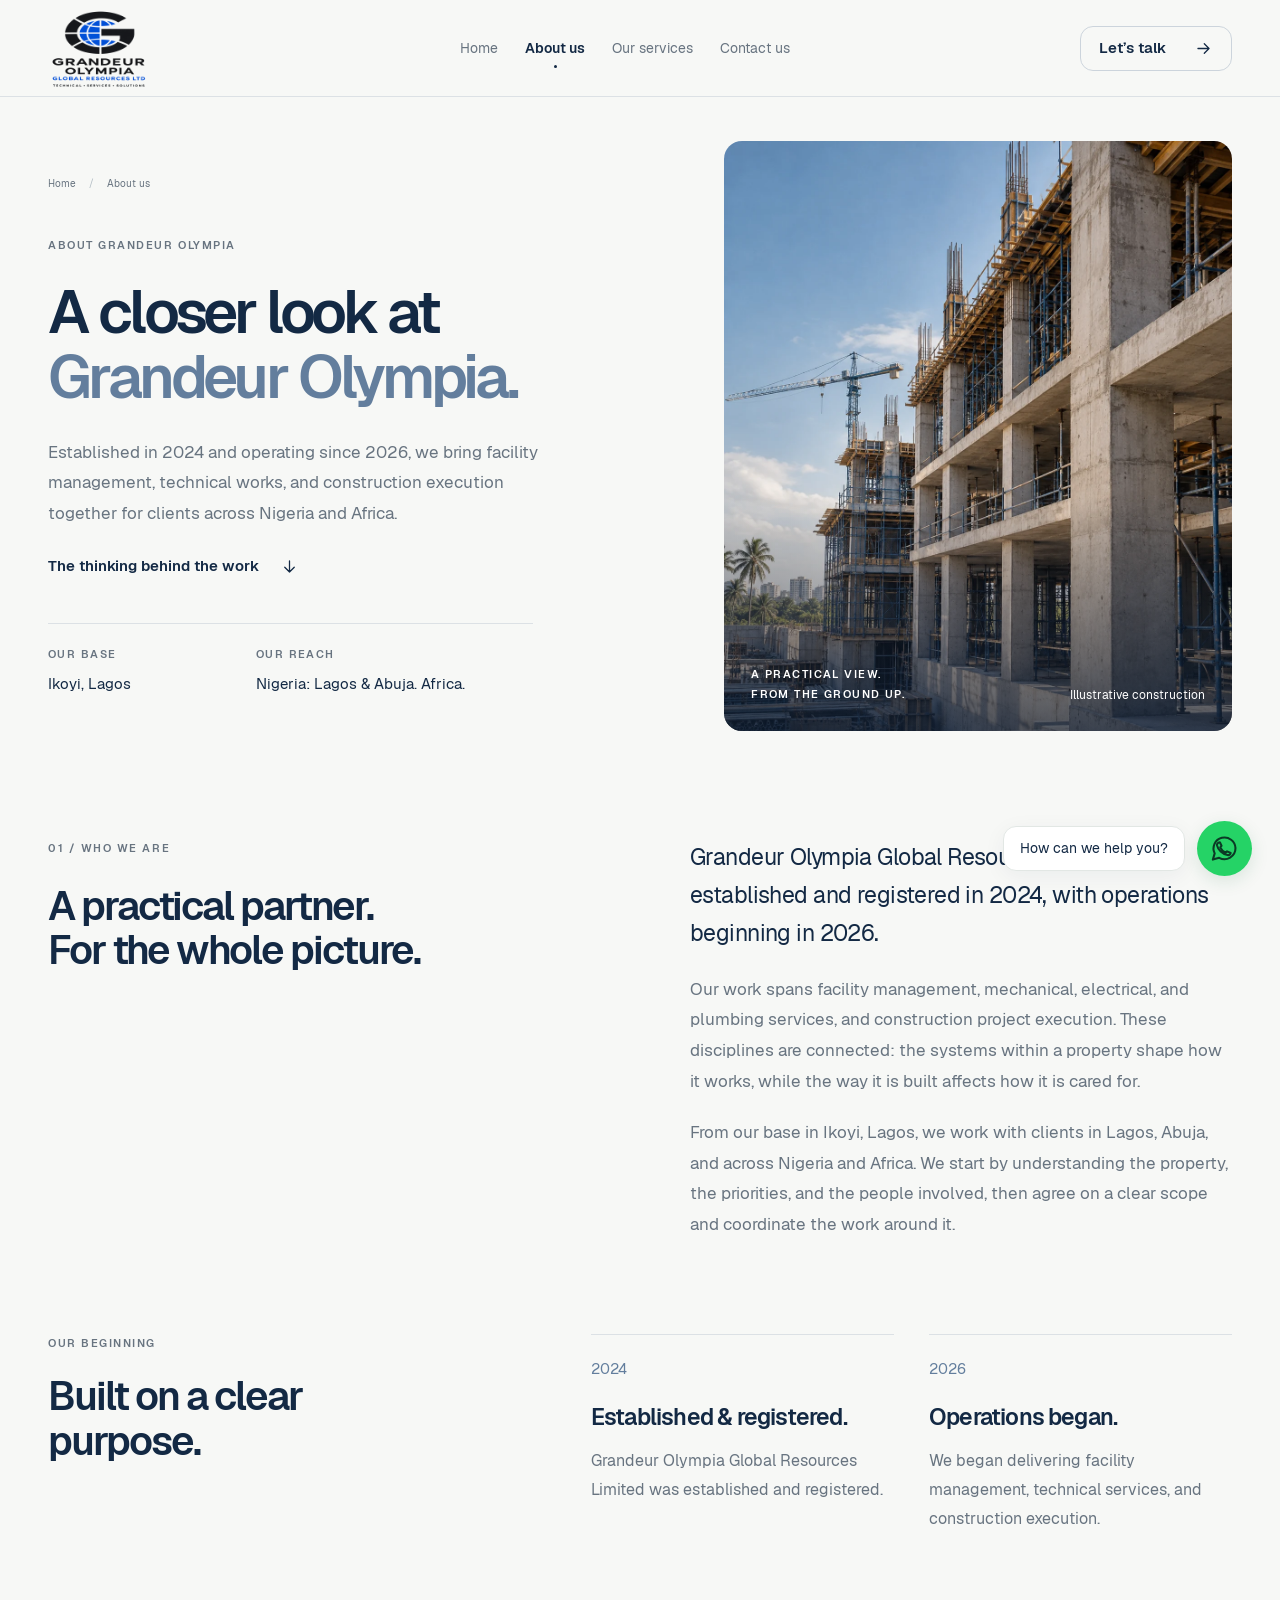
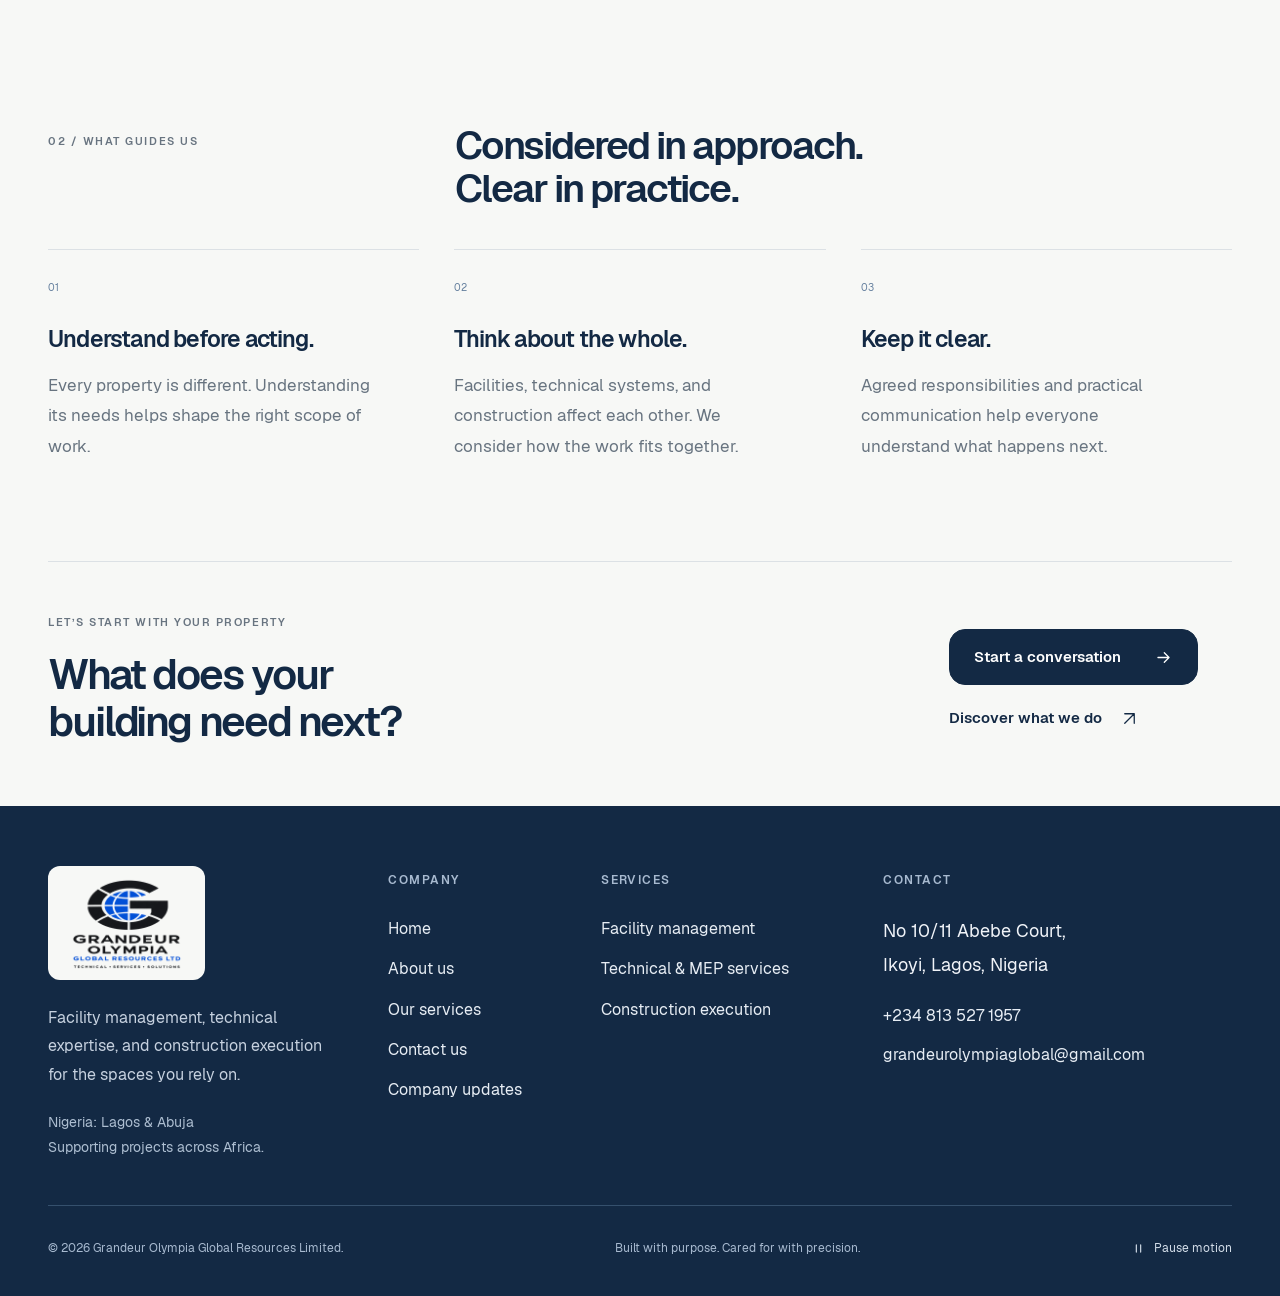
==== commit a1814a5b: "Remove connected outlook section and renumber About page" ====
--- a/about.html
+++ b/about.html
@@ -1,2 +1,2 @@
 <!doctype html>
-<html lang="en"><head><meta charset="utf-8"><meta name="viewport" content="width=device-width, initial-scale=1"><meta name="theme-color" content="#132944"><meta name="robots" content="index,follow"><title>About Us | Grandeur Olympia Global Resources Limited</title><meta name="description" content="Meet Grandeur Olympia, a facility management, technical services, MEP and construction execution company based in Ikoyi, Lagos."><meta property="og:type" content="website"><meta property="og:title" content="About Us | Grandeur Olympia Global Resources Limited"><meta property="og:description" content="Meet Grandeur Olympia, a facility management, technical services, MEP and construction execution company based in Ikoyi, Lagos."><meta property="og:locale" content="en_NG"><link rel="icon" href="./assets/favicon-64.png" type="image/png"><link rel="preload" href="./assets/Geist-Regular.ttf" as="font" type="font/ttf" crossorigin><link rel="stylesheet" href="./styles.css?v=20261023-logo"><link rel="stylesheet" href="./quiet.css?v=20261027-smooth-images"><script type="application/ld+json">{"@context":"https://schema.org","@type":"Organization","name":"Grandeur Olympia Global Resources Limited","foundingDate":"2024","areaServed":[{"@type":"Country","name":"Nigeria"},{"@type":"City","name":"Lagos"},{"@type":"City","name":"Abuja"},{"@type":"Place","name":"Africa"}],"email":"grandeurolympiaglobal@gmail.com","telephone":"+2348135271957","description":"Facility management, mechanical, electrical and plumbing services, and construction project execution across Nigeria and Africa.","address":{"@type":"PostalAddress","streetAddress":"No 10/11 Abebe Court, Ikoyi","addressLocality":"Lagos","addressCountry":"NG"},"contactPoint":{"@type":"ContactPoint","telephone":"+2348135271957","contactType":"customer service","email":"grandeurolympiaglobal@gmail.com","availableLanguage":"English"}}</script><script defer src="./quiet.js?v=20261027-direct-contact"></script></head><body id="top" class="quiet-theme" data-concept="01" data-page="about"><a class="skip" href="#main">Skip to content</a><header class="site-header quiet-header"><div class="wrap nav-row"><a class="brand" href="./index.html" aria-label="Grandeur Olympia home"><img class="brand-logo" src="./assets/grandeur-olympia-logo-refined.webp" width="1374" height="1145" alt="Grandeur Olympia Global Resources Limited" decoding="async"></a><nav class="desktop-nav quiet-main-nav" aria-label="Main navigation"><a href="./index.html" >Home</a><a href="./about.html" aria-current="page">About us</a><a href="./services.html" >Our services</a><a href="./contact.html" >Contact us</a></nav><div class="quiet-nav-actions"><a class="button nav-button" href="./contact.html">Let’s talk <svg viewBox="0 0 24 24" fill="none" aria-hidden="true"><path d="M5 12h14M13 6l6 6-6 6"/></svg></a><button class="quiet-menu-toggle" type="button" aria-controls="quiet-mobile-nav" aria-expanded="false" aria-label="Open navigation" hidden><svg viewBox="0 0 24 24" fill="none" aria-hidden="true"><path d="M4 8h16M4 16h16"/></svg></button></div></div><nav class="quiet-mobile-nav wrap" id="quiet-mobile-nav" aria-label="Mobile navigation" hidden><a href="./index.html" >Home</a><a href="./about.html" aria-current="page">About us</a><a href="./services.html" >Our services</a><a href="./contact.html" >Contact us</a></nav></header><main id="main"><div class="quiet-about-editorial"><section class="quiet-about-cover wrap" aria-labelledby="about-title"><div class="quiet-about-opening quiet-reveal"><nav class="quiet-about-breadcrumb" aria-label="Breadcrumb"><a href="./index.html">Home</a><span aria-hidden="true">/</span><span aria-current="page">About us</span></nav><span class="eyebrow">ABOUT GRANDEUR OLYMPIA</span><h1 id="about-title">A closer look at<br><span>Grandeur Olympia.</span></h1><p class="quiet-about-lead">Established in 2024 and operating since 2026, we bring facility management, technical works, and construction execution together for clients across Nigeria and Africa.</p><a class="text-link quiet-about-story-link" href="#our-story">The thinking behind the work <svg viewBox="0 0 24 24" fill="none" aria-hidden="true"><path d="M12 5v14m-6-6 6 6 6-6"/></svg></a><dl class="quiet-about-facts"><div><dt>OUR BASE</dt><dd>Ikoyi, Lagos</dd></div><div><dt>OUR REACH</dt><dd>Nigeria: Lagos & Abuja. Africa.</dd></div></dl></div><figure class="quiet-about-cover-photo quiet-reveal"><img src="./assets/about-construction.webp" width="1122" height="1402" alt="Illustrative concrete building under construction, with scaffolding and structural columns" fetchpriority="high" decoding="async"><figcaption><span>A PRACTICAL VIEW.<br>FROM THE GROUND UP.</span><span>Illustrative construction</span></figcaption></figure></section><section class="quiet-about-narrative wrap" id="our-story" aria-labelledby="our-story-title"><div class="quiet-reveal"><span class="eyebrow">01 / WHO WE ARE</span><h2 id="our-story-title">A practical partner.<br>For the whole picture.</h2></div><div class="quiet-about-narrative-copy quiet-reveal"><p>Grandeur Olympia Global Resources Limited was established and registered in 2024, with operations beginning in 2026.</p><p>Our work spans facility management, mechanical, electrical, and plumbing services, and construction project execution. These disciplines are connected: the systems within a property shape how it works, while the way it is built affects how it is cared for.</p><p>From our base in Ikoyi, Lagos, we work with clients in Lagos, Abuja, and across Nigeria and Africa. We start by understanding the property, the priorities, and the people involved, then agree on a clear scope and coordinate the work around it.</p></div></section><section class="quiet-company-history wrap quiet-reveal" aria-labelledby="history-title"><div><span class="eyebrow">OUR BEGINNING</span><h2 id="history-title">Built on a clear purpose.</h2></div><ol><li><span>2024</span><h3>Established & registered.</h3><p>Grandeur Olympia Global Resources Limited was established and registered.</p></li><li><span>2026</span><h3>Operations began.</h3><p>We began delivering facility management, technical services, and construction execution.</p></li></ol></section><section class="quiet-about-outlook wrap quiet-reveal" aria-labelledby="outlook-title"><div class="quiet-about-outlook-intro"><span class="eyebrow">02 / A CONNECTED OUTLOOK</span><h2 id="outlook-title">Every building has<br>more than one story.</h2><p>We consider the everyday, the systems behind it, and the work still to come.</p><a class="text-link" href="./services.html">Explore our services <svg viewBox="0 0 24 24" fill="none" aria-hidden="true"><path d="M5 12h14M13 6l6 6-6 6"/></svg></a></div><div class="quiet-about-layers"><article><span aria-hidden="true">01</span><div><h3>The property.</h3><p>The ongoing care, maintenance, and coordination that support a building’s everyday use.</p></div></article><article><span aria-hidden="true">02</span><div><h3>The systems.</h3><p>The mechanical, electrical, and plumbing works that help a space function.</p></div></article><article><span aria-hidden="true">03</span><div><h3>The next chapter.</h3><p>The construction work and site coordination that bring an agreed project to life.</p></div></article></div></section><section class="quiet-about-values wrap" aria-labelledby="values-title"><div class="quiet-about-principles-title quiet-reveal"><span class="eyebrow">03 / WHAT GUIDES US</span><h2 id="values-title">Considered in approach.<br>Clear in practice.</h2></div><div class="quiet-principles"><article class="quiet-reveal"><span>01</span><h3>Understand before acting.</h3><p>Every property is different. Understanding its needs helps shape the right scope of work.</p></article><article class="quiet-reveal"><span>02</span><h3>Think about the whole.</h3><p>Facilities, technical systems, and construction affect each other. We consider how the work fits together.</p></article><article class="quiet-reveal"><span>03</span><h3>Keep it clear.</h3><p>Agreed responsibilities and practical communication help everyone understand what happens next.</p></article></div></section><section class="quiet-about-next wrap quiet-reveal" aria-labelledby="about-next-title"><div><span class="eyebrow">LET’S START WITH YOUR PROPERTY</span><h2 id="about-next-title">What does your<br>building need next?</h2></div><div class="quiet-about-next-actions"><a class="button" href="./contact.html">Start a conversation <svg viewBox="0 0 24 24" fill="none" aria-hidden="true"><path d="M5 12h14M13 6l6 6-6 6"/></svg></a><a class="text-link" href="./services.html">Discover what we do <svg viewBox="0 0 24 24" fill="none" aria-hidden="true"><path d="M6 18 18 6M6 6h12v12"/></svg></a></div></section></div></main><footer class="quiet-footer"><div class="wrap"><div class="quiet-footer-grid"><div class="quiet-footer-brand"><a class="brand" href="./index.html" aria-label="Grandeur Olympia home"><img class="brand-logo" src="./assets/grandeur-olympia-logo-refined.webp" width="1374" height="1145" alt="Grandeur Olympia Global Resources Limited" decoding="async" loading="lazy"></a><p>Facility management, technical expertise, and construction execution for the spaces you rely on.</p><span class="quiet-footer-area">Nigeria: Lagos & Abuja<br>Supporting projects across Africa.</span></div><nav class="quiet-footer-column" aria-label="Footer navigation"><h2>Company</h2><a href="./index.html" >Home</a><a href="./about.html" >About us</a><a href="./services.html" >Our services</a><a href="./contact.html" >Contact us</a><a href="mailto:grandeurolympiaglobal@gmail.com?subject=Email%20updates" data-newsletter-open>Company updates</a></nav><nav class="quiet-footer-column" aria-label="Footer services"><h2>Services</h2><a href="./services.html#facility-management">Facility management</a><a href="./services.html#mep">Technical & MEP services</a><a href="./services.html#construction">Construction execution</a></nav><div class="quiet-footer-column quiet-footer-contact"><h2>Contact</h2><address class="quiet-office-address"><span>No 10/11 Abebe Court,</span><span>Ikoyi, Lagos, Nigeria</span></address><a href="tel:+2348135271957">+234 813 527 1957</a><a href="mailto:grandeurolympiaglobal@gmail.com">grandeurolympiaglobal@gmail.com</a></div></div><div class="quiet-footer-bottom"><span>© 2026 Grandeur Olympia Global Resources Limited.</span><span>Built with purpose. Cared for with precision.</span><button type="button" class="quiet-motion-toggle" data-motion-toggle aria-pressed="false"><svg viewBox="0 0 18 18" fill="none" aria-hidden="true"><path d="M6 4v10M12 4v10"/></svg><span>Pause motion</span></button></div></div></footer><aside class="quiet-help" aria-label="WhatsApp help"><section class="quiet-help-panel" id="quiet-help-panel" aria-labelledby="help-title" hidden><div class="quiet-help-head"><span><svg viewBox="0 0 24 24" fill="none" aria-hidden="true"><path d="M20.5 11.7a8.5 8.5 0 0 1-12.6 7.5L3 20.6l1.4-4.8a8.5 8.5 0 1 1 16.1-4.1Z"/><path d="m8.4 7.2 1.3 2.7-1 1.2a8.5 8.5 0 0 0 4.2 4.1l1.1-1 2.8 1.2c-.4 1.3-1.4 1.9-2.5 1.7-3.9-.7-7.4-4.2-8.1-7.5-.2-1.1.6-2.2 2.2-2.4Z"/></svg> GRANDEUR OLYMPIA</span><button type="button" aria-label="Close WhatsApp help" data-help-close><svg viewBox="0 0 24 24" fill="none" aria-hidden="true"><path d="m6 6 12 12M6 18 18 6"/></svg></button></div><div class="quiet-help-body"><span class="eyebrow">LET’S START WITH YOUR NEEDS</span><h2 id="help-title">How can we help you?</h2><p>Choose a topic to start a conversation with us on WhatsApp.</p><div class="quiet-help-options"><a href="https://wa.me/2348135271957?text=Hello%20Grandeur%20Olympia%2C%20I%E2%80%99d%20like%20help%20with%20facility%20management." target="_blank" rel="noopener">Facility management<svg viewBox="0 0 24 24" fill="none" aria-hidden="true"><path d="M5 12h14M13 6l6 6-6 6"/></svg></a><a href="https://wa.me/2348135271957?text=Hello%20Grandeur%20Olympia%2C%20I%E2%80%99d%20like%20help%20with%20technical%20%26%20mep%20services." target="_blank" rel="noopener">Technical & MEP services<svg viewBox="0 0 24 24" fill="none" aria-hidden="true"><path d="M5 12h14M13 6l6 6-6 6"/></svg></a><a href="https://wa.me/2348135271957?text=Hello%20Grandeur%20Olympia%2C%20I%E2%80%99d%20like%20help%20with%20construction%20execution." target="_blank" rel="noopener">Construction execution<svg viewBox="0 0 24 24" fill="none" aria-hidden="true"><path d="M5 12h14M13 6l6 6-6 6"/></svg></a></div><a class="button quiet-whatsapp-button" href="https://wa.me/2348135271957?text=Hello%20Grandeur%20Olympia%2C%20I%20have%20a%20question%20about%20your%20services." target="_blank" rel="noopener">Start a WhatsApp chat <svg viewBox="0 0 24 24" fill="none" aria-hidden="true"><path d="M6 18 18 6M6 6h12v12"/></svg></a></div></section><button class="quiet-help-launcher" type="button" aria-controls="quiet-help-panel" aria-expanded="false" aria-label="How can we help you? Open WhatsApp contact options" data-help-toggle><span class="quiet-help-label">How can we help you?</span><span class="quiet-help-bubble"><svg viewBox="0 0 24 24" fill="none" aria-hidden="true"><path d="M20.5 11.7a8.5 8.5 0 0 1-12.6 7.5L3 20.6l1.4-4.8a8.5 8.5 0 1 1 16.1-4.1Z"/><path d="m8.4 7.2 1.3 2.7-1 1.2a8.5 8.5 0 0 0 4.2 4.1l1.1-1 2.8 1.2c-.4 1.3-1.4 1.9-2.5 1.7-3.9-.7-7.4-4.2-8.1-7.5-.2-1.1.6-2.2 2.2-2.4Z"/></svg></span></button></aside><dialog class="quiet-newsletter-dialog" id="newsletter-dialog" aria-labelledby="newsletter-title" aria-describedby="newsletter-description"><button type="button" class="quiet-dialog-close" aria-label="Close email updates prompt" data-newsletter-close><svg viewBox="0 0 24 24" fill="none" aria-hidden="true"><path d="m6 6 12 12M6 18 18 6"/></svg></button><div class="quiet-newsletter-symbol" aria-hidden="true"><svg viewBox="0 0 32 32" fill="none"><rect x="5" y="8" width="22" height="17" rx="3"/><path d="m6 10 10 8 10-8"/></svg></div><span class="eyebrow">A NOTE FROM GRANDEUR OLYMPIA</span><h2 id="newsletter-title" tabindex="-1">Better spaces.<br>A little more insight.</h2><p id="newsletter-description">Request company news and practical notes on caring for your building, delivered by email.</p><form data-newsletter-form action="mailto:grandeurolympiaglobal@gmail.com" method="get"><div class="quiet-field"><label for="newsletter-email">Email address</label><input id="newsletter-email" name="email" type="email" autocomplete="email" maxlength="254" required placeholder="you@company.com"></div><label class="quiet-consent"><input name="consent" type="checkbox" required><span>I’d like to receive Grandeur Olympia news and updates by email.</span></label><button class="button quiet-newsletter-submit" type="submit">Request email updates <svg viewBox="0 0 24 24" fill="none" aria-hidden="true"><path d="M5 12h14M13 6l6 6-6 6"/></svg></button><p class="quiet-form-hint">Opens your email app to send your subscription request.</p><p class="quiet-form-status" role="status" data-newsletter-status></p><a class="quiet-mail-fallback" href="mailto:grandeurolympiaglobal@gmail.com?subject=Newsletter%20subscription%20request" data-newsletter-fallback hidden>Open the prepared email again <svg viewBox="0 0 24 24" fill="none" aria-hidden="true"><path d="M5 12h14M13 6l6 6-6 6"/></svg></a></form><details class="quiet-email-note"><summary>How your email is used</summary><p>Your email and consent are included in the request you send to our company inbox. You can ask to stop receiving updates by replying to an email or contacting us at grandeurolympiaglobal@gmail.com.</p></details><button class="quiet-skip-updates" type="button" data-newsletter-close>Maybe later</button></dialog><noscript><style>.quiet-main-nav{display:flex!important;flex-wrap:wrap;gap:12px}.quiet-nav-actions{display:none}.quiet-header .nav-row{height:auto;min-height:90px;flex-wrap:wrap;padding-bottom:14px}</style></noscript></body></html>
+<html lang="en"><head><meta charset="utf-8"><meta name="viewport" content="width=device-width, initial-scale=1"><meta name="theme-color" content="#132944"><meta name="robots" content="index,follow"><title>About Us | Grandeur Olympia Global Resources Limited</title><meta name="description" content="Meet Grandeur Olympia, a facility management, technical services, MEP and construction execution company based in Ikoyi, Lagos."><meta property="og:type" content="website"><meta property="og:title" content="About Us | Grandeur Olympia Global Resources Limited"><meta property="og:description" content="Meet Grandeur Olympia, a facility management, technical services, MEP and construction execution company based in Ikoyi, Lagos."><meta property="og:locale" content="en_NG"><link rel="icon" href="./assets/favicon-64.png" type="image/png"><link rel="preload" href="./assets/Geist-Regular.ttf" as="font" type="font/ttf" crossorigin><link rel="stylesheet" href="./styles.css?v=20261023-logo"><link rel="stylesheet" href="./quiet.css?v=20261027-smooth-images"><script type="application/ld+json">{"@context":"https://schema.org","@type":"Organization","name":"Grandeur Olympia Global Resources Limited","foundingDate":"2024","areaServed":[{"@type":"Country","name":"Nigeria"},{"@type":"City","name":"Lagos"},{"@type":"City","name":"Abuja"},{"@type":"Place","name":"Africa"}],"email":"grandeurolympiaglobal@gmail.com","telephone":"+2348135271957","description":"Facility management, mechanical, electrical and plumbing services, and construction project execution across Nigeria and Africa.","address":{"@type":"PostalAddress","streetAddress":"No 10/11 Abebe Court, Ikoyi","addressLocality":"Lagos","addressCountry":"NG"},"contactPoint":{"@type":"ContactPoint","telephone":"+2348135271957","contactType":"customer service","email":"grandeurolympiaglobal@gmail.com","availableLanguage":"English"}}</script><script defer src="./quiet.js?v=20261027-direct-contact"></script></head><body id="top" class="quiet-theme" data-concept="01" data-page="about"><a class="skip" href="#main">Skip to content</a><header class="site-header quiet-header"><div class="wrap nav-row"><a class="brand" href="./index.html" aria-label="Grandeur Olympia home"><img class="brand-logo" src="./assets/grandeur-olympia-logo-refined.webp" width="1374" height="1145" alt="Grandeur Olympia Global Resources Limited" decoding="async"></a><nav class="desktop-nav quiet-main-nav" aria-label="Main navigation"><a href="./index.html" >Home</a><a href="./about.html" aria-current="page">About us</a><a href="./services.html" >Our services</a><a href="./contact.html" >Contact us</a></nav><div class="quiet-nav-actions"><a class="button nav-button" href="./contact.html">Let’s talk <svg viewBox="0 0 24 24" fill="none" aria-hidden="true"><path d="M5 12h14M13 6l6 6-6 6"/></svg></a><button class="quiet-menu-toggle" type="button" aria-controls="quiet-mobile-nav" aria-expanded="false" aria-label="Open navigation" hidden><svg viewBox="0 0 24 24" fill="none" aria-hidden="true"><path d="M4 8h16M4 16h16"/></svg></button></div></div><nav class="quiet-mobile-nav wrap" id="quiet-mobile-nav" aria-label="Mobile navigation" hidden><a href="./index.html" >Home</a><a href="./about.html" aria-current="page">About us</a><a href="./services.html" >Our services</a><a href="./contact.html" >Contact us</a></nav></header><main id="main"><div class="quiet-about-editorial"><section class="quiet-about-cover wrap" aria-labelledby="about-title"><div class="quiet-about-opening quiet-reveal"><nav class="quiet-about-breadcrumb" aria-label="Breadcrumb"><a href="./index.html">Home</a><span aria-hidden="true">/</span><span aria-current="page">About us</span></nav><span class="eyebrow">ABOUT GRANDEUR OLYMPIA</span><h1 id="about-title">A closer look at<br><span>Grandeur Olympia.</span></h1><p class="quiet-about-lead">Established in 2024 and operating since 2026, we bring facility management, technical works, and construction execution together for clients across Nigeria and Africa.</p><a class="text-link quiet-about-story-link" href="#our-story">The thinking behind the work <svg viewBox="0 0 24 24" fill="none" aria-hidden="true"><path d="M12 5v14m-6-6 6 6 6-6"/></svg></a><dl class="quiet-about-facts"><div><dt>OUR BASE</dt><dd>Ikoyi, Lagos</dd></div><div><dt>OUR REACH</dt><dd>Nigeria: Lagos & Abuja. Africa.</dd></div></dl></div><figure class="quiet-about-cover-photo quiet-reveal"><img src="./assets/about-construction.webp" width="1122" height="1402" alt="Illustrative concrete building under construction, with scaffolding and structural columns" fetchpriority="high" decoding="async"><figcaption><span>A PRACTICAL VIEW.<br>FROM THE GROUND UP.</span><span>Illustrative construction</span></figcaption></figure></section><section class="quiet-about-narrative wrap" id="our-story" aria-labelledby="our-story-title"><div class="quiet-reveal"><span class="eyebrow">01 / WHO WE ARE</span><h2 id="our-story-title">A practical partner.<br>For the whole picture.</h2></div><div class="quiet-about-narrative-copy quiet-reveal"><p>Grandeur Olympia Global Resources Limited was established and registered in 2024, with operations beginning in 2026.</p><p>Our work spans facility management, mechanical, electrical, and plumbing services, and construction project execution. These disciplines are connected: the systems within a property shape how it works, while the way it is built affects how it is cared for.</p><p>From our base in Ikoyi, Lagos, we work with clients in Lagos, Abuja, and across Nigeria and Africa. We start by understanding the property, the priorities, and the people involved, then agree on a clear scope and coordinate the work around it.</p></div></section><section class="quiet-company-history wrap quiet-reveal" aria-labelledby="history-title"><div><span class="eyebrow">OUR BEGINNING</span><h2 id="history-title">Built on a clear purpose.</h2></div><ol><li><span>2024</span><h3>Established & registered.</h3><p>Grandeur Olympia Global Resources Limited was established and registered.</p></li><li><span>2026</span><h3>Operations began.</h3><p>We began delivering facility management, technical services, and construction execution.</p></li></ol></section><section class="quiet-about-values wrap" aria-labelledby="values-title"><div class="quiet-about-principles-title quiet-reveal"><span class="eyebrow">02 / WHAT GUIDES US</span><h2 id="values-title">Considered in approach.<br>Clear in practice.</h2></div><div class="quiet-principles"><article class="quiet-reveal"><span>01</span><h3>Understand before acting.</h3><p>Every property is different. Understanding its needs helps shape the right scope of work.</p></article><article class="quiet-reveal"><span>02</span><h3>Think about the whole.</h3><p>Facilities, technical systems, and construction affect each other. We consider how the work fits together.</p></article><article class="quiet-reveal"><span>03</span><h3>Keep it clear.</h3><p>Agreed responsibilities and practical communication help everyone understand what happens next.</p></article></div></section><section class="quiet-about-next wrap quiet-reveal" aria-labelledby="about-next-title"><div><span class="eyebrow">LET’S START WITH YOUR PROPERTY</span><h2 id="about-next-title">What does your<br>building need next?</h2></div><div class="quiet-about-next-actions"><a class="button" href="./contact.html">Start a conversation <svg viewBox="0 0 24 24" fill="none" aria-hidden="true"><path d="M5 12h14M13 6l6 6-6 6"/></svg></a><a class="text-link" href="./services.html">Discover what we do <svg viewBox="0 0 24 24" fill="none" aria-hidden="true"><path d="M6 18 18 6M6 6h12v12"/></svg></a></div></section></div></main><footer class="quiet-footer"><div class="wrap"><div class="quiet-footer-grid"><div class="quiet-footer-brand"><a class="brand" href="./index.html" aria-label="Grandeur Olympia home"><img class="brand-logo" src="./assets/grandeur-olympia-logo-refined.webp" width="1374" height="1145" alt="Grandeur Olympia Global Resources Limited" decoding="async" loading="lazy"></a><p>Facility management, technical expertise, and construction execution for the spaces you rely on.</p><span class="quiet-footer-area">Nigeria: Lagos & Abuja<br>Supporting projects across Africa.</span></div><nav class="quiet-footer-column" aria-label="Footer navigation"><h2>Company</h2><a href="./index.html" >Home</a><a href="./about.html" >About us</a><a href="./services.html" >Our services</a><a href="./contact.html" >Contact us</a><a href="mailto:grandeurolympiaglobal@gmail.com?subject=Email%20updates" data-newsletter-open>Company updates</a></nav><nav class="quiet-footer-column" aria-label="Footer services"><h2>Services</h2><a href="./services.html#facility-management">Facility management</a><a href="./services.html#mep">Technical & MEP services</a><a href="./services.html#construction">Construction execution</a></nav><div class="quiet-footer-column quiet-footer-contact"><h2>Contact</h2><address class="quiet-office-address"><span>No 10/11 Abebe Court,</span><span>Ikoyi, Lagos, Nigeria</span></address><a href="tel:+2348135271957">+234 813 527 1957</a><a href="mailto:grandeurolympiaglobal@gmail.com">grandeurolympiaglobal@gmail.com</a></div></div><div class="quiet-footer-bottom"><span>© 2026 Grandeur Olympia Global Resources Limited.</span><span>Built with purpose. Cared for with precision.</span><button type="button" class="quiet-motion-toggle" data-motion-toggle aria-pressed="false"><svg viewBox="0 0 18 18" fill="none" aria-hidden="true"><path d="M6 4v10M12 4v10"/></svg><span>Pause motion</span></button></div></div></footer><aside class="quiet-help" aria-label="WhatsApp help"><section class="quiet-help-panel" id="quiet-help-panel" aria-labelledby="help-title" hidden><div class="quiet-help-head"><span><svg viewBox="0 0 24 24" fill="none" aria-hidden="true"><path d="M20.5 11.7a8.5 8.5 0 0 1-12.6 7.5L3 20.6l1.4-4.8a8.5 8.5 0 1 1 16.1-4.1Z"/><path d="m8.4 7.2 1.3 2.7-1 1.2a8.5 8.5 0 0 0 4.2 4.1l1.1-1 2.8 1.2c-.4 1.3-1.4 1.9-2.5 1.7-3.9-.7-7.4-4.2-8.1-7.5-.2-1.1.6-2.2 2.2-2.4Z"/></svg> GRANDEUR OLYMPIA</span><button type="button" aria-label="Close WhatsApp help" data-help-close><svg viewBox="0 0 24 24" fill="none" aria-hidden="true"><path d="m6 6 12 12M6 18 18 6"/></svg></button></div><div class="quiet-help-body"><span class="eyebrow">LET’S START WITH YOUR NEEDS</span><h2 id="help-title">How can we help you?</h2><p>Choose a topic to start a conversation with us on WhatsApp.</p><div class="quiet-help-options"><a href="https://wa.me/2348135271957?text=Hello%20Grandeur%20Olympia%2C%20I%E2%80%99d%20like%20help%20with%20facility%20management." target="_blank" rel="noopener">Facility management<svg viewBox="0 0 24 24" fill="none" aria-hidden="true"><path d="M5 12h14M13 6l6 6-6 6"/></svg></a><a href="https://wa.me/2348135271957?text=Hello%20Grandeur%20Olympia%2C%20I%E2%80%99d%20like%20help%20with%20technical%20%26%20mep%20services." target="_blank" rel="noopener">Technical & MEP services<svg viewBox="0 0 24 24" fill="none" aria-hidden="true"><path d="M5 12h14M13 6l6 6-6 6"/></svg></a><a href="https://wa.me/2348135271957?text=Hello%20Grandeur%20Olympia%2C%20I%E2%80%99d%20like%20help%20with%20construction%20execution." target="_blank" rel="noopener">Construction execution<svg viewBox="0 0 24 24" fill="none" aria-hidden="true"><path d="M5 12h14M13 6l6 6-6 6"/></svg></a></div><a class="button quiet-whatsapp-button" href="https://wa.me/2348135271957?text=Hello%20Grandeur%20Olympia%2C%20I%20have%20a%20question%20about%20your%20services." target="_blank" rel="noopener">Start a WhatsApp chat <svg viewBox="0 0 24 24" fill="none" aria-hidden="true"><path d="M6 18 18 6M6 6h12v12"/></svg></a></div></section><button class="quiet-help-launcher" type="button" aria-controls="quiet-help-panel" aria-expanded="false" aria-label="How can we help you? Open WhatsApp contact options" data-help-toggle><span class="quiet-help-label">How can we help you?</span><span class="quiet-help-bubble"><svg viewBox="0 0 24 24" fill="none" aria-hidden="true"><path d="M20.5 11.7a8.5 8.5 0 0 1-12.6 7.5L3 20.6l1.4-4.8a8.5 8.5 0 1 1 16.1-4.1Z"/><path d="m8.4 7.2 1.3 2.7-1 1.2a8.5 8.5 0 0 0 4.2 4.1l1.1-1 2.8 1.2c-.4 1.3-1.4 1.9-2.5 1.7-3.9-.7-7.4-4.2-8.1-7.5-.2-1.1.6-2.2 2.2-2.4Z"/></svg></span></button></aside><dialog class="quiet-newsletter-dialog" id="newsletter-dialog" aria-labelledby="newsletter-title" aria-describedby="newsletter-description"><button type="button" class="quiet-dialog-close" aria-label="Close email updates prompt" data-newsletter-close><svg viewBox="0 0 24 24" fill="none" aria-hidden="true"><path d="m6 6 12 12M6 18 18 6"/></svg></button><div class="quiet-newsletter-symbol" aria-hidden="true"><svg viewBox="0 0 32 32" fill="none"><rect x="5" y="8" width="22" height="17" rx="3"/><path d="m6 10 10 8 10-8"/></svg></div><span class="eyebrow">A NOTE FROM GRANDEUR OLYMPIA</span><h2 id="newsletter-title" tabindex="-1">Better spaces.<br>A little more insight.</h2><p id="newsletter-description">Request company news and practical notes on caring for your building, delivered by email.</p><form data-newsletter-form action="mailto:grandeurolympiaglobal@gmail.com" method="get"><div class="quiet-field"><label for="newsletter-email">Email address</label><input id="newsletter-email" name="email" type="email" autocomplete="email" maxlength="254" required placeholder="you@company.com"></div><label class="quiet-consent"><input name="consent" type="checkbox" required><span>I’d like to receive Grandeur Olympia news and updates by email.</span></label><button class="button quiet-newsletter-submit" type="submit">Request email updates <svg viewBox="0 0 24 24" fill="none" aria-hidden="true"><path d="M5 12h14M13 6l6 6-6 6"/></svg></button><p class="quiet-form-hint">Opens your email app to send your subscription request.</p><p class="quiet-form-status" role="status" data-newsletter-status></p><a class="quiet-mail-fallback" href="mailto:grandeurolympiaglobal@gmail.com?subject=Newsletter%20subscription%20request" data-newsletter-fallback hidden>Open the prepared email again <svg viewBox="0 0 24 24" fill="none" aria-hidden="true"><path d="M5 12h14M13 6l6 6-6 6"/></svg></a></form><details class="quiet-email-note"><summary>How your email is used</summary><p>Your email and consent are included in the request you send to our company inbox. You can ask to stop receiving updates by replying to an email or contacting us at grandeurolympiaglobal@gmail.com.</p></details><button class="quiet-skip-updates" type="button" data-newsletter-close>Maybe later</button></dialog><noscript><style>.quiet-main-nav{display:flex!important;flex-wrap:wrap;gap:12px}.quiet-nav-actions{display:none}.quiet-header .nav-row{height:auto;min-height:90px;flex-wrap:wrap;padding-bottom:14px}</style></noscript></body></html>
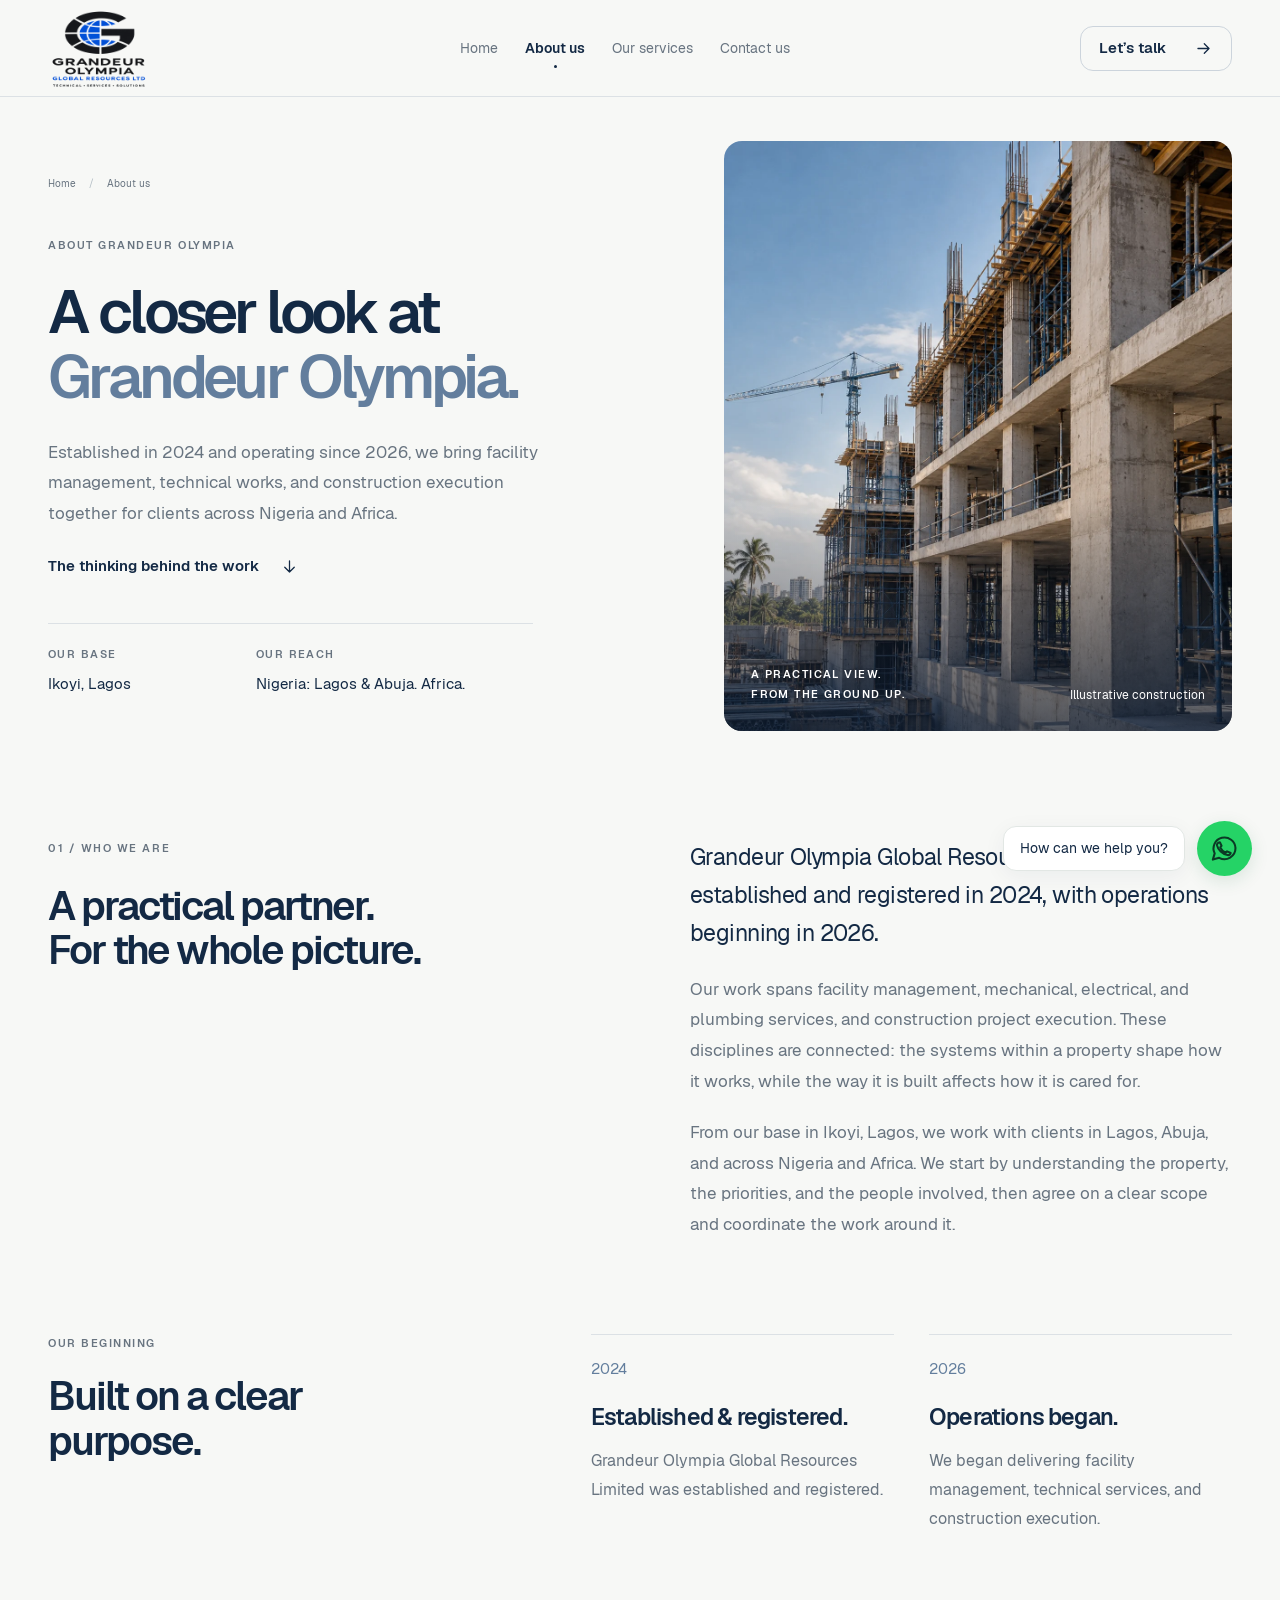
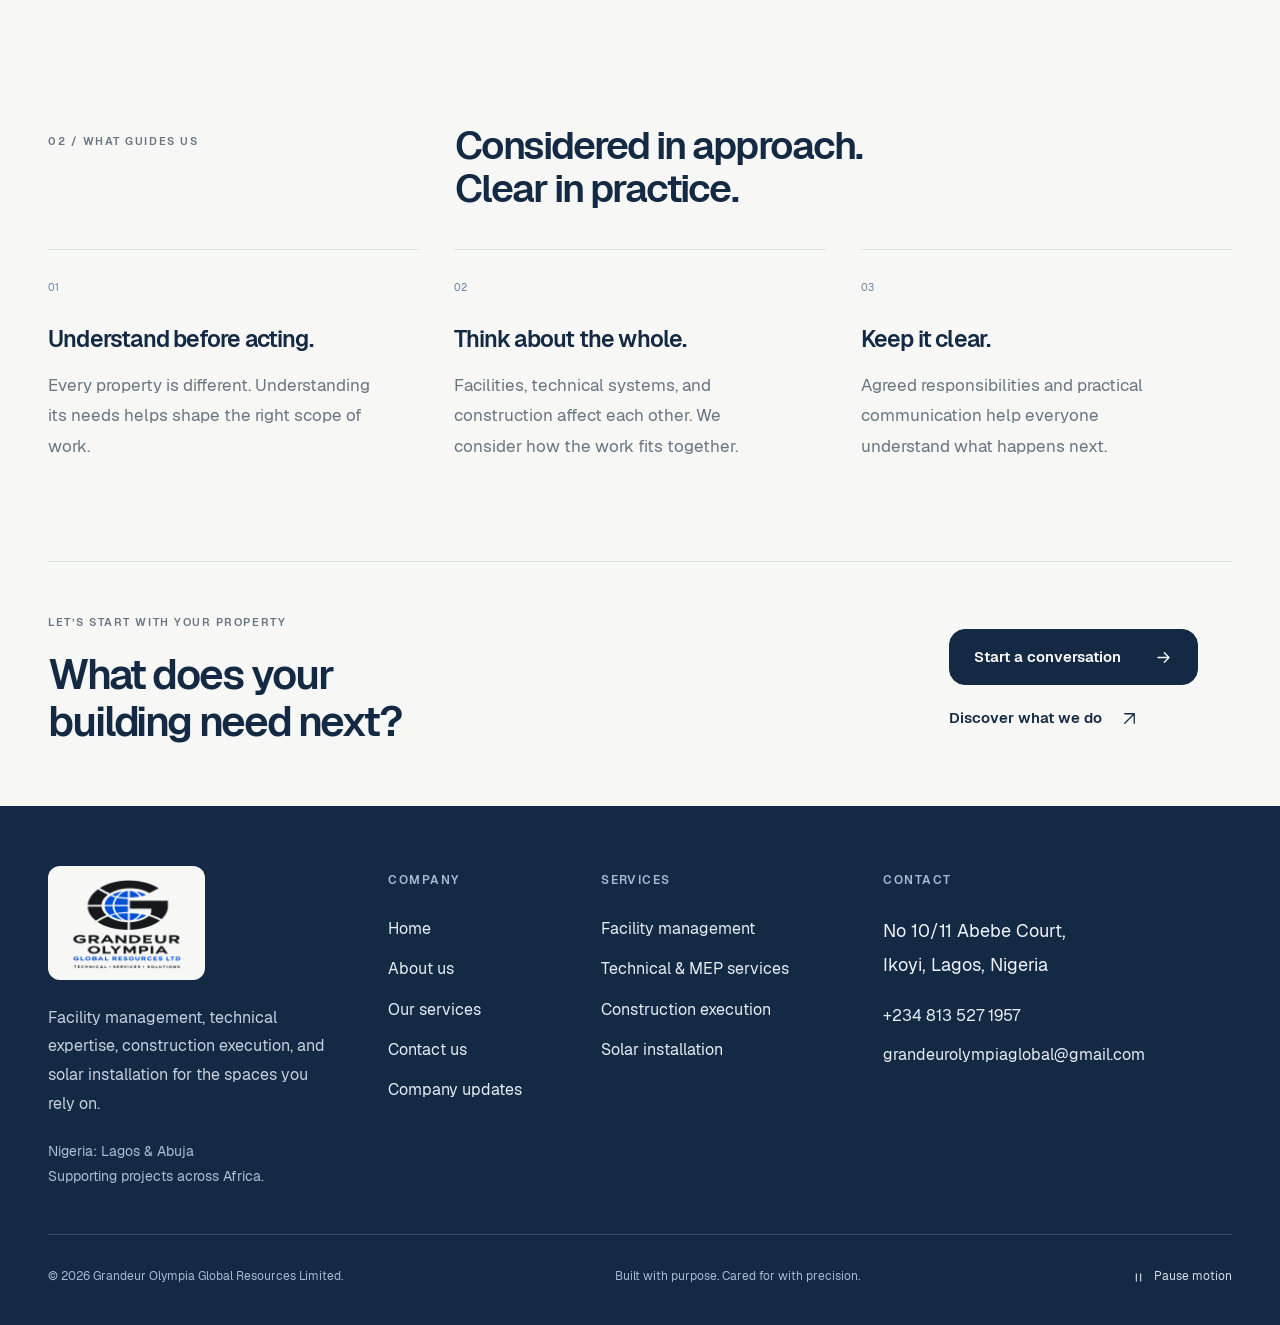
==== commit 28931084: "Add approved solar installation service and enquiry flow" ====
--- a/about.html
+++ b/about.html
@@ -1,2 +1,140 @@
 <!doctype html>
-<html lang="en"><head><meta charset="utf-8"><meta name="viewport" content="width=device-width, initial-scale=1"><meta name="theme-color" content="#132944"><meta name="robots" content="index,follow"><title>About Us | Grandeur Olympia Global Resources Limited</title><meta name="description" content="Meet Grandeur Olympia, a facility management, technical services, MEP and construction execution company based in Ikoyi, Lagos."><meta property="og:type" content="website"><meta property="og:title" content="About Us | Grandeur Olympia Global Resources Limited"><meta property="og:description" content="Meet Grandeur Olympia, a facility management, technical services, MEP and construction execution company based in Ikoyi, Lagos."><meta property="og:locale" content="en_NG"><link rel="icon" href="./assets/favicon-64.png" type="image/png"><link rel="preload" href="./assets/Geist-Regular.ttf" as="font" type="font/ttf" crossorigin><link rel="stylesheet" href="./styles.css?v=20261023-logo"><link rel="stylesheet" href="./quiet.css?v=20261027-smooth-images"><script type="application/ld+json">{"@context":"https://schema.org","@type":"Organization","name":"Grandeur Olympia Global Resources Limited","foundingDate":"2024","areaServed":[{"@type":"Country","name":"Nigeria"},{"@type":"City","name":"Lagos"},{"@type":"City","name":"Abuja"},{"@type":"Place","name":"Africa"}],"email":"grandeurolympiaglobal@gmail.com","telephone":"+2348135271957","description":"Facility management, mechanical, electrical and plumbing services, and construction project execution across Nigeria and Africa.","address":{"@type":"PostalAddress","streetAddress":"No 10/11 Abebe Court, Ikoyi","addressLocality":"Lagos","addressCountry":"NG"},"contactPoint":{"@type":"ContactPoint","telephone":"+2348135271957","contactType":"customer service","email":"grandeurolympiaglobal@gmail.com","availableLanguage":"English"}}</script><script defer src="./quiet.js?v=20261027-direct-contact"></script></head><body id="top" class="quiet-theme" data-concept="01" data-page="about"><a class="skip" href="#main">Skip to content</a><header class="site-header quiet-header"><div class="wrap nav-row"><a class="brand" href="./index.html" aria-label="Grandeur Olympia home"><img class="brand-logo" src="./assets/grandeur-olympia-logo-refined.webp" width="1374" height="1145" alt="Grandeur Olympia Global Resources Limited" decoding="async"></a><nav class="desktop-nav quiet-main-nav" aria-label="Main navigation"><a href="./index.html" >Home</a><a href="./about.html" aria-current="page">About us</a><a href="./services.html" >Our services</a><a href="./contact.html" >Contact us</a></nav><div class="quiet-nav-actions"><a class="button nav-button" href="./contact.html">Let’s talk <svg viewBox="0 0 24 24" fill="none" aria-hidden="true"><path d="M5 12h14M13 6l6 6-6 6"/></svg></a><button class="quiet-menu-toggle" type="button" aria-controls="quiet-mobile-nav" aria-expanded="false" aria-label="Open navigation" hidden><svg viewBox="0 0 24 24" fill="none" aria-hidden="true"><path d="M4 8h16M4 16h16"/></svg></button></div></div><nav class="quiet-mobile-nav wrap" id="quiet-mobile-nav" aria-label="Mobile navigation" hidden><a href="./index.html" >Home</a><a href="./about.html" aria-current="page">About us</a><a href="./services.html" >Our services</a><a href="./contact.html" >Contact us</a></nav></header><main id="main"><div class="quiet-about-editorial"><section class="quiet-about-cover wrap" aria-labelledby="about-title"><div class="quiet-about-opening quiet-reveal"><nav class="quiet-about-breadcrumb" aria-label="Breadcrumb"><a href="./index.html">Home</a><span aria-hidden="true">/</span><span aria-current="page">About us</span></nav><span class="eyebrow">ABOUT GRANDEUR OLYMPIA</span><h1 id="about-title">A closer look at<br><span>Grandeur Olympia.</span></h1><p class="quiet-about-lead">Established in 2024 and operating since 2026, we bring facility management, technical works, and construction execution together for clients across Nigeria and Africa.</p><a class="text-link quiet-about-story-link" href="#our-story">The thinking behind the work <svg viewBox="0 0 24 24" fill="none" aria-hidden="true"><path d="M12 5v14m-6-6 6 6 6-6"/></svg></a><dl class="quiet-about-facts"><div><dt>OUR BASE</dt><dd>Ikoyi, Lagos</dd></div><div><dt>OUR REACH</dt><dd>Nigeria: Lagos & Abuja. Africa.</dd></div></dl></div><figure class="quiet-about-cover-photo quiet-reveal"><img src="./assets/about-construction.webp" width="1122" height="1402" alt="Illustrative concrete building under construction, with scaffolding and structural columns" fetchpriority="high" decoding="async"><figcaption><span>A PRACTICAL VIEW.<br>FROM THE GROUND UP.</span><span>Illustrative construction</span></figcaption></figure></section><section class="quiet-about-narrative wrap" id="our-story" aria-labelledby="our-story-title"><div class="quiet-reveal"><span class="eyebrow">01 / WHO WE ARE</span><h2 id="our-story-title">A practical partner.<br>For the whole picture.</h2></div><div class="quiet-about-narrative-copy quiet-reveal"><p>Grandeur Olympia Global Resources Limited was established and registered in 2024, with operations beginning in 2026.</p><p>Our work spans facility management, mechanical, electrical, and plumbing services, and construction project execution. These disciplines are connected: the systems within a property shape how it works, while the way it is built affects how it is cared for.</p><p>From our base in Ikoyi, Lagos, we work with clients in Lagos, Abuja, and across Nigeria and Africa. We start by understanding the property, the priorities, and the people involved, then agree on a clear scope and coordinate the work around it.</p></div></section><section class="quiet-company-history wrap quiet-reveal" aria-labelledby="history-title"><div><span class="eyebrow">OUR BEGINNING</span><h2 id="history-title">Built on a clear purpose.</h2></div><ol><li><span>2024</span><h3>Established & registered.</h3><p>Grandeur Olympia Global Resources Limited was established and registered.</p></li><li><span>2026</span><h3>Operations began.</h3><p>We began delivering facility management, technical services, and construction execution.</p></li></ol></section><section class="quiet-about-values wrap" aria-labelledby="values-title"><div class="quiet-about-principles-title quiet-reveal"><span class="eyebrow">02 / WHAT GUIDES US</span><h2 id="values-title">Considered in approach.<br>Clear in practice.</h2></div><div class="quiet-principles"><article class="quiet-reveal"><span>01</span><h3>Understand before acting.</h3><p>Every property is different. Understanding its needs helps shape the right scope of work.</p></article><article class="quiet-reveal"><span>02</span><h3>Think about the whole.</h3><p>Facilities, technical systems, and construction affect each other. We consider how the work fits together.</p></article><article class="quiet-reveal"><span>03</span><h3>Keep it clear.</h3><p>Agreed responsibilities and practical communication help everyone understand what happens next.</p></article></div></section><section class="quiet-about-next wrap quiet-reveal" aria-labelledby="about-next-title"><div><span class="eyebrow">LET’S START WITH YOUR PROPERTY</span><h2 id="about-next-title">What does your<br>building need next?</h2></div><div class="quiet-about-next-actions"><a class="button" href="./contact.html">Start a conversation <svg viewBox="0 0 24 24" fill="none" aria-hidden="true"><path d="M5 12h14M13 6l6 6-6 6"/></svg></a><a class="text-link" href="./services.html">Discover what we do <svg viewBox="0 0 24 24" fill="none" aria-hidden="true"><path d="M6 18 18 6M6 6h12v12"/></svg></a></div></section></div></main><footer class="quiet-footer"><div class="wrap"><div class="quiet-footer-grid"><div class="quiet-footer-brand"><a class="brand" href="./index.html" aria-label="Grandeur Olympia home"><img class="brand-logo" src="./assets/grandeur-olympia-logo-refined.webp" width="1374" height="1145" alt="Grandeur Olympia Global Resources Limited" decoding="async" loading="lazy"></a><p>Facility management, technical expertise, and construction execution for the spaces you rely on.</p><span class="quiet-footer-area">Nigeria: Lagos & Abuja<br>Supporting projects across Africa.</span></div><nav class="quiet-footer-column" aria-label="Footer navigation"><h2>Company</h2><a href="./index.html" >Home</a><a href="./about.html" >About us</a><a href="./services.html" >Our services</a><a href="./contact.html" >Contact us</a><a href="mailto:grandeurolympiaglobal@gmail.com?subject=Email%20updates" data-newsletter-open>Company updates</a></nav><nav class="quiet-footer-column" aria-label="Footer services"><h2>Services</h2><a href="./services.html#facility-management">Facility management</a><a href="./services.html#mep">Technical & MEP services</a><a href="./services.html#construction">Construction execution</a></nav><div class="quiet-footer-column quiet-footer-contact"><h2>Contact</h2><address class="quiet-office-address"><span>No 10/11 Abebe Court,</span><span>Ikoyi, Lagos, Nigeria</span></address><a href="tel:+2348135271957">+234 813 527 1957</a><a href="mailto:grandeurolympiaglobal@gmail.com">grandeurolympiaglobal@gmail.com</a></div></div><div class="quiet-footer-bottom"><span>© 2026 Grandeur Olympia Global Resources Limited.</span><span>Built with purpose. Cared for with precision.</span><button type="button" class="quiet-motion-toggle" data-motion-toggle aria-pressed="false"><svg viewBox="0 0 18 18" fill="none" aria-hidden="true"><path d="M6 4v10M12 4v10"/></svg><span>Pause motion</span></button></div></div></footer><aside class="quiet-help" aria-label="WhatsApp help"><section class="quiet-help-panel" id="quiet-help-panel" aria-labelledby="help-title" hidden><div class="quiet-help-head"><span><svg viewBox="0 0 24 24" fill="none" aria-hidden="true"><path d="M20.5 11.7a8.5 8.5 0 0 1-12.6 7.5L3 20.6l1.4-4.8a8.5 8.5 0 1 1 16.1-4.1Z"/><path d="m8.4 7.2 1.3 2.7-1 1.2a8.5 8.5 0 0 0 4.2 4.1l1.1-1 2.8 1.2c-.4 1.3-1.4 1.9-2.5 1.7-3.9-.7-7.4-4.2-8.1-7.5-.2-1.1.6-2.2 2.2-2.4Z"/></svg> GRANDEUR OLYMPIA</span><button type="button" aria-label="Close WhatsApp help" data-help-close><svg viewBox="0 0 24 24" fill="none" aria-hidden="true"><path d="m6 6 12 12M6 18 18 6"/></svg></button></div><div class="quiet-help-body"><span class="eyebrow">LET’S START WITH YOUR NEEDS</span><h2 id="help-title">How can we help you?</h2><p>Choose a topic to start a conversation with us on WhatsApp.</p><div class="quiet-help-options"><a href="https://wa.me/2348135271957?text=Hello%20Grandeur%20Olympia%2C%20I%E2%80%99d%20like%20help%20with%20facility%20management." target="_blank" rel="noopener">Facility management<svg viewBox="0 0 24 24" fill="none" aria-hidden="true"><path d="M5 12h14M13 6l6 6-6 6"/></svg></a><a href="https://wa.me/2348135271957?text=Hello%20Grandeur%20Olympia%2C%20I%E2%80%99d%20like%20help%20with%20technical%20%26%20mep%20services." target="_blank" rel="noopener">Technical & MEP services<svg viewBox="0 0 24 24" fill="none" aria-hidden="true"><path d="M5 12h14M13 6l6 6-6 6"/></svg></a><a href="https://wa.me/2348135271957?text=Hello%20Grandeur%20Olympia%2C%20I%E2%80%99d%20like%20help%20with%20construction%20execution." target="_blank" rel="noopener">Construction execution<svg viewBox="0 0 24 24" fill="none" aria-hidden="true"><path d="M5 12h14M13 6l6 6-6 6"/></svg></a></div><a class="button quiet-whatsapp-button" href="https://wa.me/2348135271957?text=Hello%20Grandeur%20Olympia%2C%20I%20have%20a%20question%20about%20your%20services." target="_blank" rel="noopener">Start a WhatsApp chat <svg viewBox="0 0 24 24" fill="none" aria-hidden="true"><path d="M6 18 18 6M6 6h12v12"/></svg></a></div></section><button class="quiet-help-launcher" type="button" aria-controls="quiet-help-panel" aria-expanded="false" aria-label="How can we help you? Open WhatsApp contact options" data-help-toggle><span class="quiet-help-label">How can we help you?</span><span class="quiet-help-bubble"><svg viewBox="0 0 24 24" fill="none" aria-hidden="true"><path d="M20.5 11.7a8.5 8.5 0 0 1-12.6 7.5L3 20.6l1.4-4.8a8.5 8.5 0 1 1 16.1-4.1Z"/><path d="m8.4 7.2 1.3 2.7-1 1.2a8.5 8.5 0 0 0 4.2 4.1l1.1-1 2.8 1.2c-.4 1.3-1.4 1.9-2.5 1.7-3.9-.7-7.4-4.2-8.1-7.5-.2-1.1.6-2.2 2.2-2.4Z"/></svg></span></button></aside><dialog class="quiet-newsletter-dialog" id="newsletter-dialog" aria-labelledby="newsletter-title" aria-describedby="newsletter-description"><button type="button" class="quiet-dialog-close" aria-label="Close email updates prompt" data-newsletter-close><svg viewBox="0 0 24 24" fill="none" aria-hidden="true"><path d="m6 6 12 12M6 18 18 6"/></svg></button><div class="quiet-newsletter-symbol" aria-hidden="true"><svg viewBox="0 0 32 32" fill="none"><rect x="5" y="8" width="22" height="17" rx="3"/><path d="m6 10 10 8 10-8"/></svg></div><span class="eyebrow">A NOTE FROM GRANDEUR OLYMPIA</span><h2 id="newsletter-title" tabindex="-1">Better spaces.<br>A little more insight.</h2><p id="newsletter-description">Request company news and practical notes on caring for your building, delivered by email.</p><form data-newsletter-form action="mailto:grandeurolympiaglobal@gmail.com" method="get"><div class="quiet-field"><label for="newsletter-email">Email address</label><input id="newsletter-email" name="email" type="email" autocomplete="email" maxlength="254" required placeholder="you@company.com"></div><label class="quiet-consent"><input name="consent" type="checkbox" required><span>I’d like to receive Grandeur Olympia news and updates by email.</span></label><button class="button quiet-newsletter-submit" type="submit">Request email updates <svg viewBox="0 0 24 24" fill="none" aria-hidden="true"><path d="M5 12h14M13 6l6 6-6 6"/></svg></button><p class="quiet-form-hint">Opens your email app to send your subscription request.</p><p class="quiet-form-status" role="status" data-newsletter-status></p><a class="quiet-mail-fallback" href="mailto:grandeurolympiaglobal@gmail.com?subject=Newsletter%20subscription%20request" data-newsletter-fallback hidden>Open the prepared email again <svg viewBox="0 0 24 24" fill="none" aria-hidden="true"><path d="M5 12h14M13 6l6 6-6 6"/></svg></a></form><details class="quiet-email-note"><summary>How your email is used</summary><p>Your email and consent are included in the request you send to our company inbox. You can ask to stop receiving updates by replying to an email or contacting us at grandeurolympiaglobal@gmail.com.</p></details><button class="quiet-skip-updates" type="button" data-newsletter-close>Maybe later</button></dialog><noscript><style>.quiet-main-nav{display:flex!important;flex-wrap:wrap;gap:12px}.quiet-nav-actions{display:none}.quiet-header .nav-row{height:auto;min-height:90px;flex-wrap:wrap;padding-bottom:14px}</style></noscript></body></html>
+<html lang="en"><head><meta charset="utf-8"><meta name="viewport" content="width=device-width, initial-scale=1"><meta name="theme-color" content="#132944"><meta name="robots" content="index,follow"><title>About Us | Grandeur Olympia Global Resources Limited</title><meta name="description" content="Meet Grandeur Olympia, a facility management, MEP, construction, and solar installation company based in Ikoyi, Lagos.">
+<link rel="canonical" href="https://www.grandeurolympiaglobal.com/about">
+<meta property="og:type" content="website">
+<meta property="og:site_name" content="Grandeur Olympia">
+<meta property="og:title" content="About Us | Grandeur Olympia Global Resources Limited">
+<meta property="og:description" content="Meet Grandeur Olympia, a facility management, MEP, construction, and solar installation company based in Ikoyi, Lagos.">
+<meta property="og:url" content="https://www.grandeurolympiaglobal.com/about">
+<meta property="og:locale" content="en_NG">
+<meta property="og:image" content="https://www.grandeurolympiaglobal.com/assets/grandeur-olympia-logo-refined.png">
+<meta property="og:image:secure_url" content="https://www.grandeurolympiaglobal.com/assets/grandeur-olympia-logo-refined.png">
+<meta property="og:image:type" content="image/png">
+<meta property="og:image:width" content="1374">
+<meta property="og:image:height" content="1145">
+<meta property="og:image:alt" content="Grandeur Olympia Global Resources Limited logo">
+<meta name="twitter:card" content="summary">
+<meta name="twitter:title" content="About Us | Grandeur Olympia Global Resources Limited">
+<meta name="twitter:description" content="Meet Grandeur Olympia, a facility management, MEP, construction, and solar installation company based in Ikoyi, Lagos.">
+<meta name="twitter:image" content="https://www.grandeurolympiaglobal.com/assets/grandeur-olympia-logo-refined.png">
+<meta name="twitter:image:alt" content="Grandeur Olympia Global Resources Limited logo">
+<link rel="icon" href="./assets/favicon-64.png" type="image/png"><link rel="preload" href="./assets/Geist-Regular.ttf" as="font" type="font/ttf" crossorigin><link rel="stylesheet" href="./styles.css?v=20261023-logo"><link rel="stylesheet" href="./quiet.css?v=20261110-solar"><script type="application/ld+json">
+{
+  "@context": "https://schema.org",
+  "@graph": [
+    {
+      "@type": "LocalBusiness",
+      "@id": "https://www.grandeurolympiaglobal.com/#organization",
+      "name": "Grandeur Olympia Global Resources Limited",
+      "legalName": "Grandeur Olympia Global Resources Limited",
+      "alternateName": [
+        "Grandeur Olympia",
+        "Grandeur Olympia Global"
+      ],
+      "url": "https://www.grandeurolympiaglobal.com/",
+      "logo": {
+        "@type": "ImageObject",
+        "url": "https://www.grandeurolympiaglobal.com/assets/grandeur-olympia-logo-refined.png",
+        "width": 1374,
+        "height": 1145
+      },
+      "image": "https://www.grandeurolympiaglobal.com/assets/grandeur-olympia-logo-refined.png",
+      "foundingDate": "2024",
+      "description": "Facility management, mechanical, electrical and plumbing services, construction project execution, and solar installation across Nigeria and Africa.",
+      "email": "grandeurolympiaglobal@gmail.com",
+      "telephone": "+2348135271957",
+      "areaServed": [
+        {
+          "@type": "Country",
+          "name": "Nigeria"
+        },
+        {
+          "@type": "City",
+          "name": "Lagos"
+        },
+        {
+          "@type": "City",
+          "name": "Abuja"
+        },
+        {
+          "@type": "Place",
+          "name": "Africa"
+        }
+      ],
+      "address": {
+        "@type": "PostalAddress",
+        "streetAddress": "No 10/11 Abebe Court, Ikoyi",
+        "addressLocality": "Lagos",
+        "addressRegion": "Lagos",
+        "addressCountry": "NG"
+      },
+      "contactPoint": {
+        "@type": "ContactPoint",
+        "telephone": "+2348135271957",
+        "contactType": "customer service",
+        "email": "grandeurolympiaglobal@gmail.com",
+        "availableLanguage": "English"
+      }
+    },
+    {
+      "@type": "WebSite",
+      "@id": "https://www.grandeurolympiaglobal.com/#website",
+      "url": "https://www.grandeurolympiaglobal.com/",
+      "name": "Grandeur Olympia",
+      "alternateName": [
+        "Grandeur Olympia Global",
+        "Grandeur Olympia Global Resources Limited"
+      ],
+      "publisher": {
+        "@id": "https://www.grandeurolympiaglobal.com/#organization"
+      },
+      "inLanguage": "en-NG"
+    },
+    {
+      "@type": "AboutPage",
+      "@id": "https://www.grandeurolympiaglobal.com/about#webpage",
+      "url": "https://www.grandeurolympiaglobal.com/about",
+      "name": "About Us | Grandeur Olympia Global Resources Limited",
+      "description": "Meet Grandeur Olympia, a facility management, MEP, construction, and solar installation company based in Ikoyi, Lagos.",
+      "isPartOf": {
+        "@id": "https://www.grandeurolympiaglobal.com/#website"
+      },
+      "about": {
+        "@id": "https://www.grandeurolympiaglobal.com/#organization"
+      },
+      "publisher": {
+        "@id": "https://www.grandeurolympiaglobal.com/#organization"
+      },
+      "inLanguage": "en-NG",
+      "primaryImageOfPage": {
+        "@type": "ImageObject",
+        "url": "https://www.grandeurolympiaglobal.com/assets/grandeur-olympia-logo-refined.png"
+      },
+      "mainEntity": {
+        "@id": "https://www.grandeurolympiaglobal.com/#organization"
+      },
+      "breadcrumb": {
+        "@id": "https://www.grandeurolympiaglobal.com/about#breadcrumb"
+      }
+    },
+    {
+      "@type": "BreadcrumbList",
+      "@id": "https://www.grandeurolympiaglobal.com/about#breadcrumb",
+      "itemListElement": [
+        {
+          "@type": "ListItem",
+          "position": 1,
+          "name": "Home",
+          "item": "https://www.grandeurolympiaglobal.com/"
+        },
+        {
+          "@type": "ListItem",
+          "position": 2,
+          "name": "About us",
+          "item": "https://www.grandeurolympiaglobal.com/about"
+        }
+      ]
+    }
+  ]
+}
+</script><script defer src="./quiet.js?v=20261027-direct-contact"></script></head><body id="top" class="quiet-theme" data-concept="01" data-page="about"><a class="skip" href="#main">Skip to content</a><header class="site-header quiet-header"><div class="wrap nav-row"><a class="brand" href="./index.html" aria-label="Grandeur Olympia home"><img class="brand-logo" src="./assets/grandeur-olympia-logo-refined.webp" width="1374" height="1145" alt="Grandeur Olympia Global Resources Limited" decoding="async"></a><nav class="desktop-nav quiet-main-nav" aria-label="Main navigation"><a href="./index.html" >Home</a><a href="./about.html" aria-current="page">About us</a><a href="./services.html" >Our services</a><a href="./contact.html" >Contact us</a></nav><div class="quiet-nav-actions"><a class="button nav-button" href="./contact.html">Let’s talk <svg viewBox="0 0 24 24" fill="none" aria-hidden="true"><path d="M5 12h14M13 6l6 6-6 6"/></svg></a><button class="quiet-menu-toggle" type="button" aria-controls="quiet-mobile-nav" aria-expanded="false" aria-label="Open navigation" hidden><svg viewBox="0 0 24 24" fill="none" aria-hidden="true"><path d="M4 8h16M4 16h16"/></svg></button></div></div><nav class="quiet-mobile-nav wrap" id="quiet-mobile-nav" aria-label="Mobile navigation" hidden><a href="./index.html" >Home</a><a href="./about.html" aria-current="page">About us</a><a href="./services.html" >Our services</a><a href="./contact.html" >Contact us</a></nav></header><main id="main"><div class="quiet-about-editorial"><section class="quiet-about-cover wrap" aria-labelledby="about-title"><div class="quiet-about-opening quiet-reveal"><nav class="quiet-about-breadcrumb" aria-label="Breadcrumb"><a href="./index.html">Home</a><span aria-hidden="true">/</span><span aria-current="page">About us</span></nav><span class="eyebrow">ABOUT GRANDEUR OLYMPIA</span><h1 id="about-title">A closer look at<br><span>Grandeur Olympia.</span></h1><p class="quiet-about-lead">Established in 2024 and operating since 2026, we bring facility management, technical works, and construction execution together for clients across Nigeria and Africa.</p><a class="text-link quiet-about-story-link" href="#our-story">The thinking behind the work <svg viewBox="0 0 24 24" fill="none" aria-hidden="true"><path d="M12 5v14m-6-6 6 6 6-6"/></svg></a><dl class="quiet-about-facts"><div><dt>OUR BASE</dt><dd>Ikoyi, Lagos</dd></div><div><dt>OUR REACH</dt><dd>Nigeria: Lagos & Abuja. Africa.</dd></div></dl></div><figure class="quiet-about-cover-photo quiet-reveal"><img src="./assets/about-construction.webp" width="1122" height="1402" alt="Illustrative concrete building under construction, with scaffolding and structural columns" fetchpriority="high" decoding="async"><figcaption><span>A PRACTICAL VIEW.<br>FROM THE GROUND UP.</span><span>Illustrative construction</span></figcaption></figure></section><section class="quiet-about-narrative wrap" id="our-story" aria-labelledby="our-story-title"><div class="quiet-reveal"><span class="eyebrow">01 / WHO WE ARE</span><h2 id="our-story-title">A practical partner.<br>For the whole picture.</h2></div><div class="quiet-about-narrative-copy quiet-reveal"><p>Grandeur Olympia Global Resources Limited was established and registered in 2024, with operations beginning in 2026.</p><p>Our work spans facility management, mechanical, electrical, and plumbing services, and construction project execution. These disciplines are connected: the systems within a property shape how it works, while the way it is built affects how it is cared for.</p><p>From our base in Ikoyi, Lagos, we work with clients in Lagos, Abuja, and across Nigeria and Africa. We start by understanding the property, the priorities, and the people involved, then agree on a clear scope and coordinate the work around it.</p></div></section><section class="quiet-company-history wrap quiet-reveal" aria-labelledby="history-title"><div><span class="eyebrow">OUR BEGINNING</span><h2 id="history-title">Built on a clear purpose.</h2></div><ol><li><span>2024</span><h3>Established & registered.</h3><p>Grandeur Olympia Global Resources Limited was established and registered.</p></li><li><span>2026</span><h3>Operations began.</h3><p>We began delivering facility management, technical services, and construction execution.</p></li></ol></section><section class="quiet-about-values wrap" aria-labelledby="values-title"><div class="quiet-about-principles-title quiet-reveal"><span class="eyebrow">02 / WHAT GUIDES US</span><h2 id="values-title">Considered in approach.<br>Clear in practice.</h2></div><div class="quiet-principles"><article class="quiet-reveal"><span>01</span><h3>Understand before acting.</h3><p>Every property is different. Understanding its needs helps shape the right scope of work.</p></article><article class="quiet-reveal"><span>02</span><h3>Think about the whole.</h3><p>Facilities, technical systems, and construction affect each other. We consider how the work fits together.</p></article><article class="quiet-reveal"><span>03</span><h3>Keep it clear.</h3><p>Agreed responsibilities and practical communication help everyone understand what happens next.</p></article></div></section><section class="quiet-about-next wrap quiet-reveal" aria-labelledby="about-next-title"><div><span class="eyebrow">LET’S START WITH YOUR PROPERTY</span><h2 id="about-next-title">What does your<br>building need next?</h2></div><div class="quiet-about-next-actions"><a class="button" href="./contact.html">Start a conversation <svg viewBox="0 0 24 24" fill="none" aria-hidden="true"><path d="M5 12h14M13 6l6 6-6 6"/></svg></a><a class="text-link" href="./services.html">Discover what we do <svg viewBox="0 0 24 24" fill="none" aria-hidden="true"><path d="M6 18 18 6M6 6h12v12"/></svg></a></div></section></div></main><footer class="quiet-footer"><div class="wrap"><div class="quiet-footer-grid"><div class="quiet-footer-brand"><a class="brand" href="./index.html" aria-label="Grandeur Olympia home"><img class="brand-logo" src="./assets/grandeur-olympia-logo-refined.webp" width="1374" height="1145" alt="Grandeur Olympia Global Resources Limited" decoding="async" loading="lazy"></a><p>Facility management, technical expertise, construction execution, and solar installation for the spaces you rely on.</p><span class="quiet-footer-area">Nigeria: Lagos & Abuja<br>Supporting projects across Africa.</span></div><nav class="quiet-footer-column" aria-label="Footer navigation"><h2>Company</h2><a href="./index.html" >Home</a><a href="./about.html" >About us</a><a href="./services.html" >Our services</a><a href="./contact.html" >Contact us</a><a href="mailto:grandeurolympiaglobal@gmail.com?subject=Email%20updates" data-newsletter-open>Company updates</a></nav><nav class="quiet-footer-column" aria-label="Footer services"><h2>Services</h2><a href="./services.html#facility-management">Facility management</a><a href="./services.html#mep">Technical & MEP services</a><a href="./services.html#construction">Construction execution</a><a href="./services.html#solar-installation">Solar installation</a></nav><div class="quiet-footer-column quiet-footer-contact"><h2>Contact</h2><address class="quiet-office-address"><span>No 10/11 Abebe Court,</span><span>Ikoyi, Lagos, Nigeria</span></address><a href="tel:+2348135271957">+234 813 527 1957</a><a href="mailto:grandeurolympiaglobal@gmail.com">grandeurolympiaglobal@gmail.com</a></div></div><div class="quiet-footer-bottom"><span>© 2026 Grandeur Olympia Global Resources Limited.</span><span>Built with purpose. Cared for with precision.</span><button type="button" class="quiet-motion-toggle" data-motion-toggle aria-pressed="false"><svg viewBox="0 0 18 18" fill="none" aria-hidden="true"><path d="M6 4v10M12 4v10"/></svg><span>Pause motion</span></button></div></div></footer><aside class="quiet-help" aria-label="WhatsApp help"><section class="quiet-help-panel" id="quiet-help-panel" aria-labelledby="help-title" hidden><div class="quiet-help-head"><span><svg viewBox="0 0 24 24" fill="none" aria-hidden="true"><path d="M20.5 11.7a8.5 8.5 0 0 1-12.6 7.5L3 20.6l1.4-4.8a8.5 8.5 0 1 1 16.1-4.1Z"/><path d="m8.4 7.2 1.3 2.7-1 1.2a8.5 8.5 0 0 0 4.2 4.1l1.1-1 2.8 1.2c-.4 1.3-1.4 1.9-2.5 1.7-3.9-.7-7.4-4.2-8.1-7.5-.2-1.1.6-2.2 2.2-2.4Z"/></svg> GRANDEUR OLYMPIA</span><button type="button" aria-label="Close WhatsApp help" data-help-close><svg viewBox="0 0 24 24" fill="none" aria-hidden="true"><path d="m6 6 12 12M6 18 18 6"/></svg></button></div><div class="quiet-help-body"><span class="eyebrow">LET’S START WITH YOUR NEEDS</span><h2 id="help-title">How can we help you?</h2><p>Choose a topic to start a conversation with us on WhatsApp.</p><div class="quiet-help-options"><a href="https://wa.me/2348135271957?text=Hello%20Grandeur%20Olympia%2C%20I%E2%80%99d%20like%20help%20with%20facility%20management." target="_blank" rel="noopener">Facility management<svg viewBox="0 0 24 24" fill="none" aria-hidden="true"><path d="M5 12h14M13 6l6 6-6 6"/></svg></a><a href="https://wa.me/2348135271957?text=Hello%20Grandeur%20Olympia%2C%20I%E2%80%99d%20like%20help%20with%20technical%20%26%20mep%20services." target="_blank" rel="noopener">Technical & MEP services<svg viewBox="0 0 24 24" fill="none" aria-hidden="true"><path d="M5 12h14M13 6l6 6-6 6"/></svg></a><a href="https://wa.me/2348135271957?text=Hello%20Grandeur%20Olympia%2C%20I%E2%80%99d%20like%20help%20with%20construction%20execution." target="_blank" rel="noopener">Construction execution<svg viewBox="0 0 24 24" fill="none" aria-hidden="true"><path d="M5 12h14M13 6l6 6-6 6"/></svg></a><a href="https://wa.me/2348135271957?text=Hello%20Grandeur%20Olympia%2C%20I%E2%80%99d%20like%20to%20discuss%20solar%20installation%20for%20my%20property." target="_blank" rel="noopener">Discuss solar installation <svg viewBox="0 0 24 24" fill="none" aria-hidden="true"><path d="M5 12h14M13 6l6 6-6 6"/></svg></a></div><a class="button quiet-whatsapp-button" href="https://wa.me/2348135271957?text=Hello%20Grandeur%20Olympia%2C%20I%20have%20a%20question%20about%20your%20services." target="_blank" rel="noopener">Start a WhatsApp chat <svg viewBox="0 0 24 24" fill="none" aria-hidden="true"><path d="M6 18 18 6M6 6h12v12"/></svg></a></div></section><button class="quiet-help-launcher" type="button" aria-controls="quiet-help-panel" aria-expanded="false" aria-label="How can we help you? Open WhatsApp contact options" data-help-toggle><span class="quiet-help-label">How can we help you?</span><span class="quiet-help-bubble"><svg viewBox="0 0 24 24" fill="none" aria-hidden="true"><path d="M20.5 11.7a8.5 8.5 0 0 1-12.6 7.5L3 20.6l1.4-4.8a8.5 8.5 0 1 1 16.1-4.1Z"/><path d="m8.4 7.2 1.3 2.7-1 1.2a8.5 8.5 0 0 0 4.2 4.1l1.1-1 2.8 1.2c-.4 1.3-1.4 1.9-2.5 1.7-3.9-.7-7.4-4.2-8.1-7.5-.2-1.1.6-2.2 2.2-2.4Z"/></svg></span></button></aside><dialog class="quiet-newsletter-dialog" id="newsletter-dialog" aria-labelledby="newsletter-title" aria-describedby="newsletter-description"><button type="button" class="quiet-dialog-close" aria-label="Close email updates prompt" data-newsletter-close><svg viewBox="0 0 24 24" fill="none" aria-hidden="true"><path d="m6 6 12 12M6 18 18 6"/></svg></button><div class="quiet-newsletter-symbol" aria-hidden="true"><svg viewBox="0 0 32 32" fill="none"><rect x="5" y="8" width="22" height="17" rx="3"/><path d="m6 10 10 8 10-8"/></svg></div><span class="eyebrow">A NOTE FROM GRANDEUR OLYMPIA</span><h2 id="newsletter-title" tabindex="-1">Better spaces.<br>A little more insight.</h2><p id="newsletter-description">Request company news and practical notes on caring for your building, delivered by email.</p><form data-newsletter-form action="mailto:grandeurolympiaglobal@gmail.com" method="get"><div class="quiet-field"><label for="newsletter-email">Email address</label><input id="newsletter-email" name="email" type="email" autocomplete="email" maxlength="254" required placeholder="you@company.com"></div><label class="quiet-consent"><input name="consent" type="checkbox" required><span>I’d like to receive Grandeur Olympia news and updates by email.</span></label><button class="button quiet-newsletter-submit" type="submit">Request email updates <svg viewBox="0 0 24 24" fill="none" aria-hidden="true"><path d="M5 12h14M13 6l6 6-6 6"/></svg></button><p class="quiet-form-hint">Opens your email app to send your subscription request.</p><p class="quiet-form-status" role="status" data-newsletter-status></p><a class="quiet-mail-fallback" href="mailto:grandeurolympiaglobal@gmail.com?subject=Newsletter%20subscription%20request" data-newsletter-fallback hidden>Open the prepared email again <svg viewBox="0 0 24 24" fill="none" aria-hidden="true"><path d="M5 12h14M13 6l6 6-6 6"/></svg></a></form><details class="quiet-email-note"><summary>How your email is used</summary><p>Your email and consent are included in the request you send to our company inbox. You can ask to stop receiving updates by replying to an email or contacting us at grandeurolympiaglobal@gmail.com.</p></details><button class="quiet-skip-updates" type="button" data-newsletter-close>Maybe later</button></dialog><noscript><style>.quiet-main-nav{display:flex!important;flex-wrap:wrap;gap:12px}.quiet-nav-actions{display:none}.quiet-header .nav-row{height:auto;min-height:90px;flex-wrap:wrap;padding-bottom:14px}</style></noscript></body></html>
--- a/quiet.css
+++ b/quiet.css
@@ -829,3 +829,42 @@
 .quiet-service-body>.quiet-service-photo+p{margin-bottom:30px}
 
 .quiet-company-window:focus-within .quiet-company-track{animation:none;transform:none}
+
+/* Solar installation: approved homepage feature and Services detail. */
+.solar-service-detail{border-bottom:1px solid var(--line);padding-block:72px;scroll-margin-top:8px}
+.solar-feature{display:grid;grid-template-columns:1fr 1fr;border:1px solid var(--line);border-radius:18px;overflow:hidden;margin-top:24px;background:#fff;min-height:430px;scroll-margin-top:124px}
+.solar-feature-photo{position:relative;min-height:430px;background:#dce4eb}
+.solar-feature-photo img{width:100%;height:100%;position:absolute;inset:0;object-fit:cover;object-position:47% center}
+.solar-feature-photo:after{content:'';position:absolute;inset:65% 0 0;background:linear-gradient(transparent,#13294466);pointer-events:none}
+.solar-feature-photo figcaption{position:absolute;right:20px;bottom:15px;color:white;font-size:11px;text-shadow:0 1px 3px #13294480;z-index:1}
+.solar-feature-copy{padding:36px 40px;display:flex;flex-direction:column;align-items:stretch}
+.solar-feature-top{display:flex;align-items:center;justify-content:space-between;margin-bottom:22px;color:var(--blue)}
+.solar-feature-top>svg{width:30px;height:30px}
+.solar-feature-top>span{font-size:12px;letter-spacing:.12em;color:var(--muted)}
+.solar-feature-copy h3{font-size:34px;line-height:1.14;letter-spacing:-.04em;font-weight:600}
+.solar-feature-copy>p{font-size:16px;line-height:1.8;color:var(--muted);margin-top:18px;max-width:490px}
+.solar-feature-copy .service-tags{font-size:12px;line-height:1.7;word-spacing:0;margin-top:24px;width:100%}
+.solar-service-link{display:flex;align-items:center;justify-content:space-between;margin-top:24px;font-size:14px}
+.solar-detail-hero{display:grid;grid-template-columns:1fr 1.12fr;gap:95px;align-items:center;padding-bottom:50px;border-bottom:1px solid var(--line)}
+.solar-detail-heading>.eyebrow{font-size:11px;color:var(--muted);margin-bottom:28px}
+.solar-detail-heading>.solar-detail-icon{width:36px;height:36px;color:var(--blue);margin-bottom:25px}
+.solar-detail-heading h2{font-size:54px;line-height:1.1;letter-spacing:-.05em;max-width:520px}
+.solar-detail-heading>p{font-size:17px;line-height:1.8;color:var(--muted);margin-top:24px;max-width:475px}
+.solar-detail-heading .text-link{margin-top:28px;font-size:15px}
+.solar-detail-image{height:385px;margin-bottom:0}
+.solar-detail-image img{object-position:center 57%}
+.solar-scope-grid{display:grid;grid-template-columns:1fr 1fr;gap:95px;padding:48px 0 0}
+.solar-scope>.eyebrow{font-size:10px;color:var(--blue);margin-bottom:12px}
+.solar-scope h3{font-size:30px;line-height:1.2;letter-spacing:-.035em;margin-bottom:17px}
+.solar-scope>p{font-size:16px;color:var(--muted);line-height:1.8;min-height:87px;margin-bottom:23px;max-width:510px}
+.solar-scope ul{list-style:none;margin:0;padding:0}
+.solar-scope li{display:flex;gap:16px;padding:15px 0;border-top:1px solid var(--line);font-size:16px;line-height:1.6}
+.solar-scope li>span{color:var(--blue);flex:0 0 auto}
+.solar-scope-note{border-top:1px solid var(--line);margin-top:40px;padding-top:22px;font-size:14px;color:var(--muted);line-height:1.8}
+.solar-next{display:flex;align-items:center;justify-content:space-between;gap:32px;border-radius:18px;padding:34px 40px;background:#edf0ef;border:1px solid #e2e6e5;margin-top:38px}
+.solar-next .eyebrow{font-size:10px;color:var(--muted);margin-bottom:10px}
+.solar-next h3{font-size:32px;line-height:1.2;letter-spacing:-.035em}
+
+@media(min-width:801px){.quiet-theme .quiet-service-jump{grid-template-columns:repeat(4,minmax(0,1fr))}.quiet-service-jump a{min-width:0}}
+@media(max-width:1100px){.solar-detail-hero,.solar-scope-grid{gap:48px}.solar-feature-copy{padding:30px}.solar-feature-copy h3{font-size:30px}.solar-detail-heading h2{font-size:46px}}
+@media(max-width:760px){.solar-feature{grid-template-columns:1fr}.solar-feature-photo{min-height:265px}.solar-feature-copy{padding:27px}.solar-feature-copy h3{font-size:30px}.solar-feature-copy>p{font-size:16px}.solar-feature-copy .service-tags{font-size:12px}.solar-detail-hero,.solar-scope-grid{grid-template-columns:1fr;gap:32px}.solar-service-detail{padding-block:45px}.solar-detail-heading h2{font-size:42px}.solar-detail-heading>p{font-size:16px}.solar-detail-image{height:290px}.solar-scope-grid{padding-top:32px;gap:36px}.solar-scope h3{font-size:28px}.solar-scope>p{min-height:0;margin-bottom:20px}.solar-scope li{font-size:15px}.solar-next{align-items:flex-start;flex-direction:column;padding:28px}.solar-next h3{font-size:29px}}
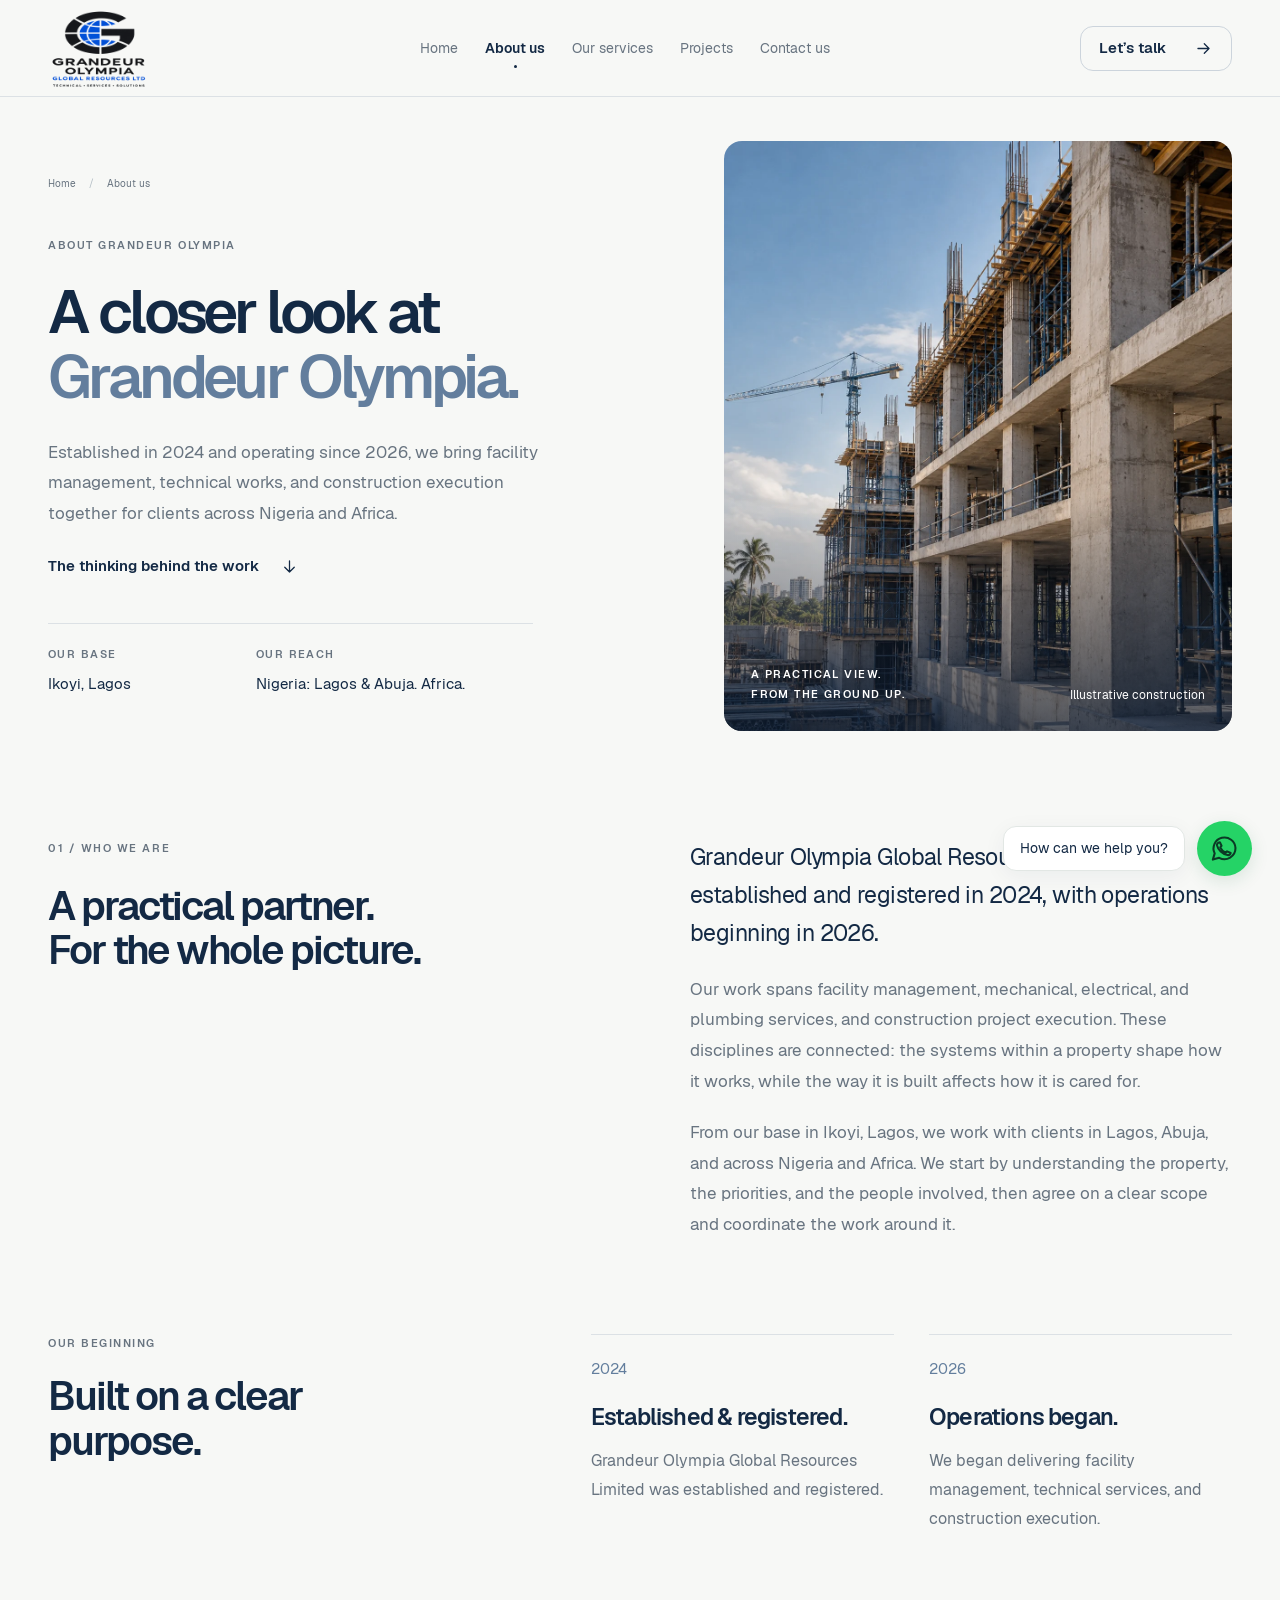
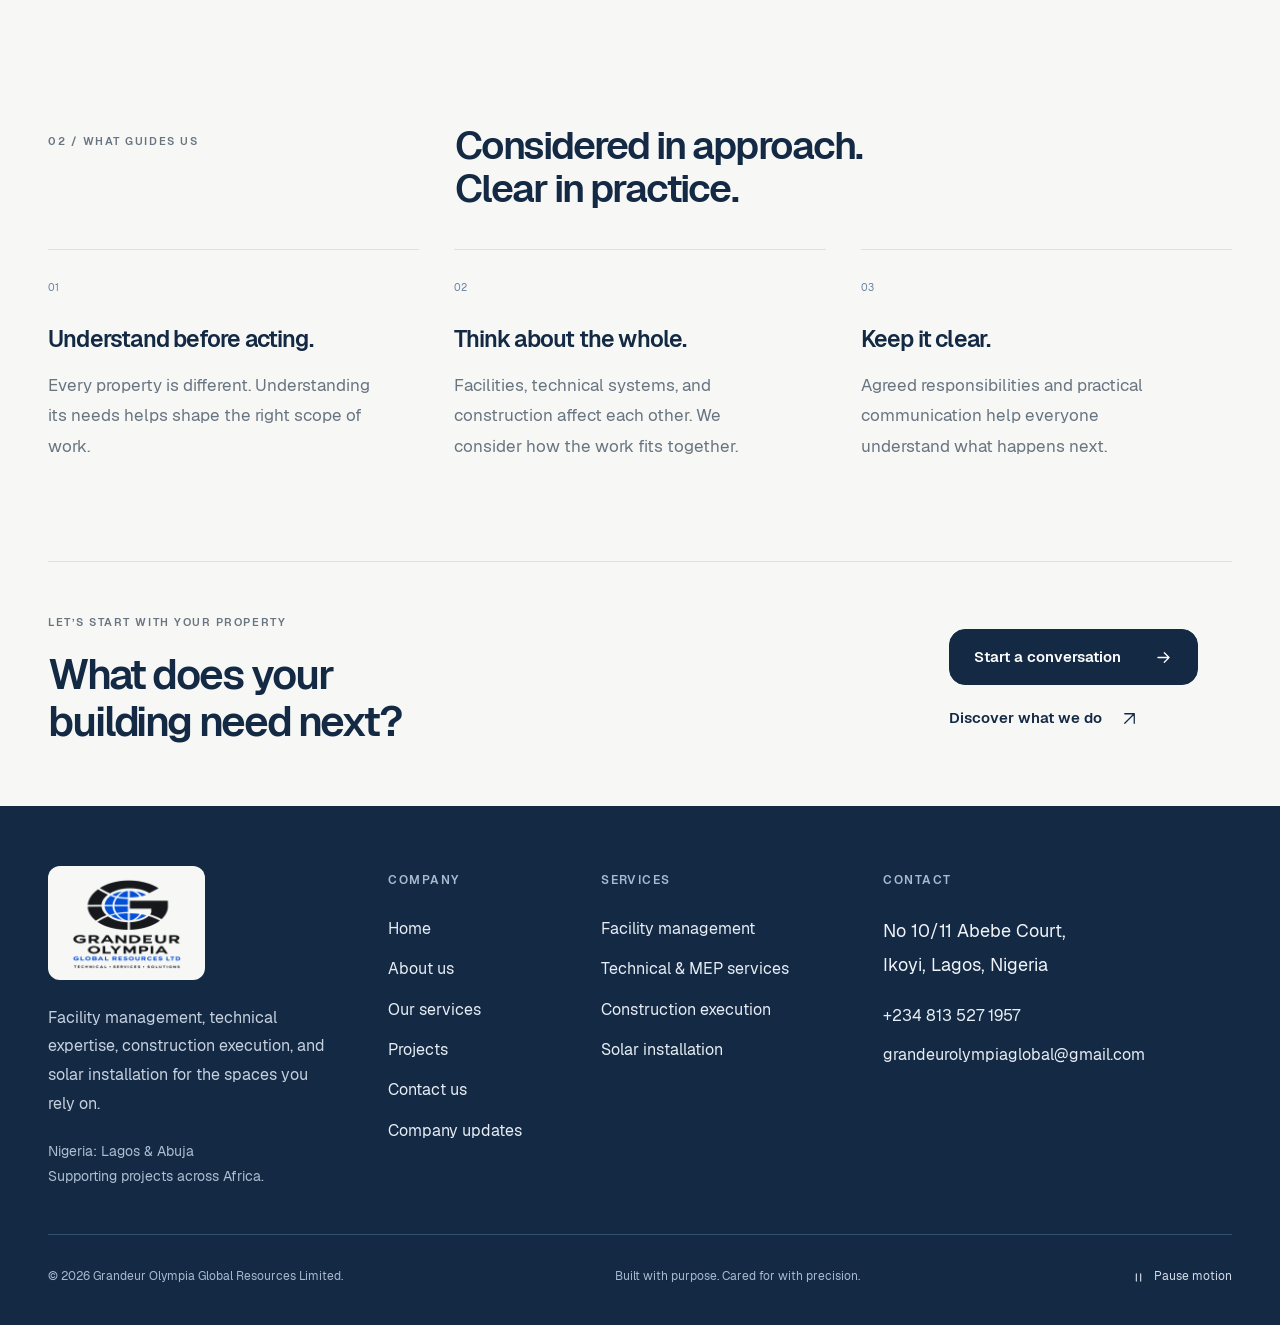
==== commit c2075985: "Publish approved Projects page and expand homepage service summary" ====
--- a/about.html
+++ b/about.html
@@ -137,4 +137,4 @@
     }
   ]
 }
-</script><script defer src="./quiet.js?v=20261027-direct-contact"></script></head><body id="top" class="quiet-theme" data-concept="01" data-page="about"><a class="skip" href="#main">Skip to content</a><header class="site-header quiet-header"><div class="wrap nav-row"><a class="brand" href="./index.html" aria-label="Grandeur Olympia home"><img class="brand-logo" src="./assets/grandeur-olympia-logo-refined.webp" width="1374" height="1145" alt="Grandeur Olympia Global Resources Limited" decoding="async"></a><nav class="desktop-nav quiet-main-nav" aria-label="Main navigation"><a href="./index.html" >Home</a><a href="./about.html" aria-current="page">About us</a><a href="./services.html" >Our services</a><a href="./contact.html" >Contact us</a></nav><div class="quiet-nav-actions"><a class="button nav-button" href="./contact.html">Let’s talk <svg viewBox="0 0 24 24" fill="none" aria-hidden="true"><path d="M5 12h14M13 6l6 6-6 6"/></svg></a><button class="quiet-menu-toggle" type="button" aria-controls="quiet-mobile-nav" aria-expanded="false" aria-label="Open navigation" hidden><svg viewBox="0 0 24 24" fill="none" aria-hidden="true"><path d="M4 8h16M4 16h16"/></svg></button></div></div><nav class="quiet-mobile-nav wrap" id="quiet-mobile-nav" aria-label="Mobile navigation" hidden><a href="./index.html" >Home</a><a href="./about.html" aria-current="page">About us</a><a href="./services.html" >Our services</a><a href="./contact.html" >Contact us</a></nav></header><main id="main"><div class="quiet-about-editorial"><section class="quiet-about-cover wrap" aria-labelledby="about-title"><div class="quiet-about-opening quiet-reveal"><nav class="quiet-about-breadcrumb" aria-label="Breadcrumb"><a href="./index.html">Home</a><span aria-hidden="true">/</span><span aria-current="page">About us</span></nav><span class="eyebrow">ABOUT GRANDEUR OLYMPIA</span><h1 id="about-title">A closer look at<br><span>Grandeur Olympia.</span></h1><p class="quiet-about-lead">Established in 2024 and operating since 2026, we bring facility management, technical works, and construction execution together for clients across Nigeria and Africa.</p><a class="text-link quiet-about-story-link" href="#our-story">The thinking behind the work <svg viewBox="0 0 24 24" fill="none" aria-hidden="true"><path d="M12 5v14m-6-6 6 6 6-6"/></svg></a><dl class="quiet-about-facts"><div><dt>OUR BASE</dt><dd>Ikoyi, Lagos</dd></div><div><dt>OUR REACH</dt><dd>Nigeria: Lagos & Abuja. Africa.</dd></div></dl></div><figure class="quiet-about-cover-photo quiet-reveal"><img src="./assets/about-construction.webp" width="1122" height="1402" alt="Illustrative concrete building under construction, with scaffolding and structural columns" fetchpriority="high" decoding="async"><figcaption><span>A PRACTICAL VIEW.<br>FROM THE GROUND UP.</span><span>Illustrative construction</span></figcaption></figure></section><section class="quiet-about-narrative wrap" id="our-story" aria-labelledby="our-story-title"><div class="quiet-reveal"><span class="eyebrow">01 / WHO WE ARE</span><h2 id="our-story-title">A practical partner.<br>For the whole picture.</h2></div><div class="quiet-about-narrative-copy quiet-reveal"><p>Grandeur Olympia Global Resources Limited was established and registered in 2024, with operations beginning in 2026.</p><p>Our work spans facility management, mechanical, electrical, and plumbing services, and construction project execution. These disciplines are connected: the systems within a property shape how it works, while the way it is built affects how it is cared for.</p><p>From our base in Ikoyi, Lagos, we work with clients in Lagos, Abuja, and across Nigeria and Africa. We start by understanding the property, the priorities, and the people involved, then agree on a clear scope and coordinate the work around it.</p></div></section><section class="quiet-company-history wrap quiet-reveal" aria-labelledby="history-title"><div><span class="eyebrow">OUR BEGINNING</span><h2 id="history-title">Built on a clear purpose.</h2></div><ol><li><span>2024</span><h3>Established & registered.</h3><p>Grandeur Olympia Global Resources Limited was established and registered.</p></li><li><span>2026</span><h3>Operations began.</h3><p>We began delivering facility management, technical services, and construction execution.</p></li></ol></section><section class="quiet-about-values wrap" aria-labelledby="values-title"><div class="quiet-about-principles-title quiet-reveal"><span class="eyebrow">02 / WHAT GUIDES US</span><h2 id="values-title">Considered in approach.<br>Clear in practice.</h2></div><div class="quiet-principles"><article class="quiet-reveal"><span>01</span><h3>Understand before acting.</h3><p>Every property is different. Understanding its needs helps shape the right scope of work.</p></article><article class="quiet-reveal"><span>02</span><h3>Think about the whole.</h3><p>Facilities, technical systems, and construction affect each other. We consider how the work fits together.</p></article><article class="quiet-reveal"><span>03</span><h3>Keep it clear.</h3><p>Agreed responsibilities and practical communication help everyone understand what happens next.</p></article></div></section><section class="quiet-about-next wrap quiet-reveal" aria-labelledby="about-next-title"><div><span class="eyebrow">LET’S START WITH YOUR PROPERTY</span><h2 id="about-next-title">What does your<br>building need next?</h2></div><div class="quiet-about-next-actions"><a class="button" href="./contact.html">Start a conversation <svg viewBox="0 0 24 24" fill="none" aria-hidden="true"><path d="M5 12h14M13 6l6 6-6 6"/></svg></a><a class="text-link" href="./services.html">Discover what we do <svg viewBox="0 0 24 24" fill="none" aria-hidden="true"><path d="M6 18 18 6M6 6h12v12"/></svg></a></div></section></div></main><footer class="quiet-footer"><div class="wrap"><div class="quiet-footer-grid"><div class="quiet-footer-brand"><a class="brand" href="./index.html" aria-label="Grandeur Olympia home"><img class="brand-logo" src="./assets/grandeur-olympia-logo-refined.webp" width="1374" height="1145" alt="Grandeur Olympia Global Resources Limited" decoding="async" loading="lazy"></a><p>Facility management, technical expertise, construction execution, and solar installation for the spaces you rely on.</p><span class="quiet-footer-area">Nigeria: Lagos & Abuja<br>Supporting projects across Africa.</span></div><nav class="quiet-footer-column" aria-label="Footer navigation"><h2>Company</h2><a href="./index.html" >Home</a><a href="./about.html" >About us</a><a href="./services.html" >Our services</a><a href="./contact.html" >Contact us</a><a href="mailto:grandeurolympiaglobal@gmail.com?subject=Email%20updates" data-newsletter-open>Company updates</a></nav><nav class="quiet-footer-column" aria-label="Footer services"><h2>Services</h2><a href="./services.html#facility-management">Facility management</a><a href="./services.html#mep">Technical & MEP services</a><a href="./services.html#construction">Construction execution</a><a href="./services.html#solar-installation">Solar installation</a></nav><div class="quiet-footer-column quiet-footer-contact"><h2>Contact</h2><address class="quiet-office-address"><span>No 10/11 Abebe Court,</span><span>Ikoyi, Lagos, Nigeria</span></address><a href="tel:+2348135271957">+234 813 527 1957</a><a href="mailto:grandeurolympiaglobal@gmail.com">grandeurolympiaglobal@gmail.com</a></div></div><div class="quiet-footer-bottom"><span>© 2026 Grandeur Olympia Global Resources Limited.</span><span>Built with purpose. Cared for with precision.</span><button type="button" class="quiet-motion-toggle" data-motion-toggle aria-pressed="false"><svg viewBox="0 0 18 18" fill="none" aria-hidden="true"><path d="M6 4v10M12 4v10"/></svg><span>Pause motion</span></button></div></div></footer><aside class="quiet-help" aria-label="WhatsApp help"><section class="quiet-help-panel" id="quiet-help-panel" aria-labelledby="help-title" hidden><div class="quiet-help-head"><span><svg viewBox="0 0 24 24" fill="none" aria-hidden="true"><path d="M20.5 11.7a8.5 8.5 0 0 1-12.6 7.5L3 20.6l1.4-4.8a8.5 8.5 0 1 1 16.1-4.1Z"/><path d="m8.4 7.2 1.3 2.7-1 1.2a8.5 8.5 0 0 0 4.2 4.1l1.1-1 2.8 1.2c-.4 1.3-1.4 1.9-2.5 1.7-3.9-.7-7.4-4.2-8.1-7.5-.2-1.1.6-2.2 2.2-2.4Z"/></svg> GRANDEUR OLYMPIA</span><button type="button" aria-label="Close WhatsApp help" data-help-close><svg viewBox="0 0 24 24" fill="none" aria-hidden="true"><path d="m6 6 12 12M6 18 18 6"/></svg></button></div><div class="quiet-help-body"><span class="eyebrow">LET’S START WITH YOUR NEEDS</span><h2 id="help-title">How can we help you?</h2><p>Choose a topic to start a conversation with us on WhatsApp.</p><div class="quiet-help-options"><a href="https://wa.me/2348135271957?text=Hello%20Grandeur%20Olympia%2C%20I%E2%80%99d%20like%20help%20with%20facility%20management." target="_blank" rel="noopener">Facility management<svg viewBox="0 0 24 24" fill="none" aria-hidden="true"><path d="M5 12h14M13 6l6 6-6 6"/></svg></a><a href="https://wa.me/2348135271957?text=Hello%20Grandeur%20Olympia%2C%20I%E2%80%99d%20like%20help%20with%20technical%20%26%20mep%20services." target="_blank" rel="noopener">Technical & MEP services<svg viewBox="0 0 24 24" fill="none" aria-hidden="true"><path d="M5 12h14M13 6l6 6-6 6"/></svg></a><a href="https://wa.me/2348135271957?text=Hello%20Grandeur%20Olympia%2C%20I%E2%80%99d%20like%20help%20with%20construction%20execution." target="_blank" rel="noopener">Construction execution<svg viewBox="0 0 24 24" fill="none" aria-hidden="true"><path d="M5 12h14M13 6l6 6-6 6"/></svg></a><a href="https://wa.me/2348135271957?text=Hello%20Grandeur%20Olympia%2C%20I%E2%80%99d%20like%20to%20discuss%20solar%20installation%20for%20my%20property." target="_blank" rel="noopener">Discuss solar installation <svg viewBox="0 0 24 24" fill="none" aria-hidden="true"><path d="M5 12h14M13 6l6 6-6 6"/></svg></a></div><a class="button quiet-whatsapp-button" href="https://wa.me/2348135271957?text=Hello%20Grandeur%20Olympia%2C%20I%20have%20a%20question%20about%20your%20services." target="_blank" rel="noopener">Start a WhatsApp chat <svg viewBox="0 0 24 24" fill="none" aria-hidden="true"><path d="M6 18 18 6M6 6h12v12"/></svg></a></div></section><button class="quiet-help-launcher" type="button" aria-controls="quiet-help-panel" aria-expanded="false" aria-label="How can we help you? Open WhatsApp contact options" data-help-toggle><span class="quiet-help-label">How can we help you?</span><span class="quiet-help-bubble"><svg viewBox="0 0 24 24" fill="none" aria-hidden="true"><path d="M20.5 11.7a8.5 8.5 0 0 1-12.6 7.5L3 20.6l1.4-4.8a8.5 8.5 0 1 1 16.1-4.1Z"/><path d="m8.4 7.2 1.3 2.7-1 1.2a8.5 8.5 0 0 0 4.2 4.1l1.1-1 2.8 1.2c-.4 1.3-1.4 1.9-2.5 1.7-3.9-.7-7.4-4.2-8.1-7.5-.2-1.1.6-2.2 2.2-2.4Z"/></svg></span></button></aside><dialog class="quiet-newsletter-dialog" id="newsletter-dialog" aria-labelledby="newsletter-title" aria-describedby="newsletter-description"><button type="button" class="quiet-dialog-close" aria-label="Close email updates prompt" data-newsletter-close><svg viewBox="0 0 24 24" fill="none" aria-hidden="true"><path d="m6 6 12 12M6 18 18 6"/></svg></button><div class="quiet-newsletter-symbol" aria-hidden="true"><svg viewBox="0 0 32 32" fill="none"><rect x="5" y="8" width="22" height="17" rx="3"/><path d="m6 10 10 8 10-8"/></svg></div><span class="eyebrow">A NOTE FROM GRANDEUR OLYMPIA</span><h2 id="newsletter-title" tabindex="-1">Better spaces.<br>A little more insight.</h2><p id="newsletter-description">Request company news and practical notes on caring for your building, delivered by email.</p><form data-newsletter-form action="mailto:grandeurolympiaglobal@gmail.com" method="get"><div class="quiet-field"><label for="newsletter-email">Email address</label><input id="newsletter-email" name="email" type="email" autocomplete="email" maxlength="254" required placeholder="you@company.com"></div><label class="quiet-consent"><input name="consent" type="checkbox" required><span>I’d like to receive Grandeur Olympia news and updates by email.</span></label><button class="button quiet-newsletter-submit" type="submit">Request email updates <svg viewBox="0 0 24 24" fill="none" aria-hidden="true"><path d="M5 12h14M13 6l6 6-6 6"/></svg></button><p class="quiet-form-hint">Opens your email app to send your subscription request.</p><p class="quiet-form-status" role="status" data-newsletter-status></p><a class="quiet-mail-fallback" href="mailto:grandeurolympiaglobal@gmail.com?subject=Newsletter%20subscription%20request" data-newsletter-fallback hidden>Open the prepared email again <svg viewBox="0 0 24 24" fill="none" aria-hidden="true"><path d="M5 12h14M13 6l6 6-6 6"/></svg></a></form><details class="quiet-email-note"><summary>How your email is used</summary><p>Your email and consent are included in the request you send to our company inbox. You can ask to stop receiving updates by replying to an email or contacting us at grandeurolympiaglobal@gmail.com.</p></details><button class="quiet-skip-updates" type="button" data-newsletter-close>Maybe later</button></dialog><noscript><style>.quiet-main-nav{display:flex!important;flex-wrap:wrap;gap:12px}.quiet-nav-actions{display:none}.quiet-header .nav-row{height:auto;min-height:90px;flex-wrap:wrap;padding-bottom:14px}</style></noscript></body></html>
+</script><script defer src="./quiet.js?v=20261027-direct-contact"></script></head><body id="top" class="quiet-theme" data-concept="01" data-page="about"><a class="skip" href="#main">Skip to content</a><header class="site-header quiet-header"><div class="wrap nav-row"><a class="brand" href="./index.html" aria-label="Grandeur Olympia home"><img class="brand-logo" src="./assets/grandeur-olympia-logo-refined.webp" width="1374" height="1145" alt="Grandeur Olympia Global Resources Limited" decoding="async"></a><nav class="desktop-nav quiet-main-nav" aria-label="Main navigation"><a href="./index.html" >Home</a><a href="./about.html" aria-current="page">About us</a><a href="./services.html" >Our services</a><a href="./projects.html">Projects</a><a href="./contact.html" >Contact us</a></nav><div class="quiet-nav-actions"><a class="button nav-button" href="./contact.html">Let’s talk <svg viewBox="0 0 24 24" fill="none" aria-hidden="true"><path d="M5 12h14M13 6l6 6-6 6"/></svg></a><button class="quiet-menu-toggle" type="button" aria-controls="quiet-mobile-nav" aria-expanded="false" aria-label="Open navigation" hidden><svg viewBox="0 0 24 24" fill="none" aria-hidden="true"><path d="M4 8h16M4 16h16"/></svg></button></div></div><nav class="quiet-mobile-nav wrap" id="quiet-mobile-nav" aria-label="Mobile navigation" hidden><a href="./index.html" >Home</a><a href="./about.html" aria-current="page">About us</a><a href="./services.html" >Our services</a><a href="./projects.html">Projects</a><a href="./contact.html" >Contact us</a></nav></header><main id="main"><div class="quiet-about-editorial"><section class="quiet-about-cover wrap" aria-labelledby="about-title"><div class="quiet-about-opening quiet-reveal"><nav class="quiet-about-breadcrumb" aria-label="Breadcrumb"><a href="./index.html">Home</a><span aria-hidden="true">/</span><span aria-current="page">About us</span></nav><span class="eyebrow">ABOUT GRANDEUR OLYMPIA</span><h1 id="about-title">A closer look at<br><span>Grandeur Olympia.</span></h1><p class="quiet-about-lead">Established in 2024 and operating since 2026, we bring facility management, technical works, and construction execution together for clients across Nigeria and Africa.</p><a class="text-link quiet-about-story-link" href="#our-story">The thinking behind the work <svg viewBox="0 0 24 24" fill="none" aria-hidden="true"><path d="M12 5v14m-6-6 6 6 6-6"/></svg></a><dl class="quiet-about-facts"><div><dt>OUR BASE</dt><dd>Ikoyi, Lagos</dd></div><div><dt>OUR REACH</dt><dd>Nigeria: Lagos & Abuja. Africa.</dd></div></dl></div><figure class="quiet-about-cover-photo quiet-reveal"><img src="./assets/about-construction.webp" width="1122" height="1402" alt="Illustrative concrete building under construction, with scaffolding and structural columns" fetchpriority="high" decoding="async"><figcaption><span>A PRACTICAL VIEW.<br>FROM THE GROUND UP.</span><span>Illustrative construction</span></figcaption></figure></section><section class="quiet-about-narrative wrap" id="our-story" aria-labelledby="our-story-title"><div class="quiet-reveal"><span class="eyebrow">01 / WHO WE ARE</span><h2 id="our-story-title">A practical partner.<br>For the whole picture.</h2></div><div class="quiet-about-narrative-copy quiet-reveal"><p>Grandeur Olympia Global Resources Limited was established and registered in 2024, with operations beginning in 2026.</p><p>Our work spans facility management, mechanical, electrical, and plumbing services, and construction project execution. These disciplines are connected: the systems within a property shape how it works, while the way it is built affects how it is cared for.</p><p>From our base in Ikoyi, Lagos, we work with clients in Lagos, Abuja, and across Nigeria and Africa. We start by understanding the property, the priorities, and the people involved, then agree on a clear scope and coordinate the work around it.</p></div></section><section class="quiet-company-history wrap quiet-reveal" aria-labelledby="history-title"><div><span class="eyebrow">OUR BEGINNING</span><h2 id="history-title">Built on a clear purpose.</h2></div><ol><li><span>2024</span><h3>Established & registered.</h3><p>Grandeur Olympia Global Resources Limited was established and registered.</p></li><li><span>2026</span><h3>Operations began.</h3><p>We began delivering facility management, technical services, and construction execution.</p></li></ol></section><section class="quiet-about-values wrap" aria-labelledby="values-title"><div class="quiet-about-principles-title quiet-reveal"><span class="eyebrow">02 / WHAT GUIDES US</span><h2 id="values-title">Considered in approach.<br>Clear in practice.</h2></div><div class="quiet-principles"><article class="quiet-reveal"><span>01</span><h3>Understand before acting.</h3><p>Every property is different. Understanding its needs helps shape the right scope of work.</p></article><article class="quiet-reveal"><span>02</span><h3>Think about the whole.</h3><p>Facilities, technical systems, and construction affect each other. We consider how the work fits together.</p></article><article class="quiet-reveal"><span>03</span><h3>Keep it clear.</h3><p>Agreed responsibilities and practical communication help everyone understand what happens next.</p></article></div></section><section class="quiet-about-next wrap quiet-reveal" aria-labelledby="about-next-title"><div><span class="eyebrow">LET’S START WITH YOUR PROPERTY</span><h2 id="about-next-title">What does your<br>building need next?</h2></div><div class="quiet-about-next-actions"><a class="button" href="./contact.html">Start a conversation <svg viewBox="0 0 24 24" fill="none" aria-hidden="true"><path d="M5 12h14M13 6l6 6-6 6"/></svg></a><a class="text-link" href="./services.html">Discover what we do <svg viewBox="0 0 24 24" fill="none" aria-hidden="true"><path d="M6 18 18 6M6 6h12v12"/></svg></a></div></section></div></main><footer class="quiet-footer"><div class="wrap"><div class="quiet-footer-grid"><div class="quiet-footer-brand"><a class="brand" href="./index.html" aria-label="Grandeur Olympia home"><img class="brand-logo" src="./assets/grandeur-olympia-logo-refined.webp" width="1374" height="1145" alt="Grandeur Olympia Global Resources Limited" decoding="async" loading="lazy"></a><p>Facility management, technical expertise, construction execution, and solar installation for the spaces you rely on.</p><span class="quiet-footer-area">Nigeria: Lagos & Abuja<br>Supporting projects across Africa.</span></div><nav class="quiet-footer-column" aria-label="Footer navigation"><h2>Company</h2><a href="./index.html" >Home</a><a href="./about.html" >About us</a><a href="./services.html" >Our services</a><a href="./projects.html">Projects</a><a href="./contact.html" >Contact us</a><a href="mailto:grandeurolympiaglobal@gmail.com?subject=Email%20updates" data-newsletter-open>Company updates</a></nav><nav class="quiet-footer-column" aria-label="Footer services"><h2>Services</h2><a href="./services.html#facility-management">Facility management</a><a href="./services.html#mep">Technical & MEP services</a><a href="./services.html#construction">Construction execution</a><a href="./services.html#solar-installation">Solar installation</a></nav><div class="quiet-footer-column quiet-footer-contact"><h2>Contact</h2><address class="quiet-office-address"><span>No 10/11 Abebe Court,</span><span>Ikoyi, Lagos, Nigeria</span></address><a href="tel:+2348135271957">+234 813 527 1957</a><a href="mailto:grandeurolympiaglobal@gmail.com">grandeurolympiaglobal@gmail.com</a></div></div><div class="quiet-footer-bottom"><span>© 2026 Grandeur Olympia Global Resources Limited.</span><span>Built with purpose. Cared for with precision.</span><button type="button" class="quiet-motion-toggle" data-motion-toggle aria-pressed="false"><svg viewBox="0 0 18 18" fill="none" aria-hidden="true"><path d="M6 4v10M12 4v10"/></svg><span>Pause motion</span></button></div></div></footer><aside class="quiet-help" aria-label="WhatsApp help"><section class="quiet-help-panel" id="quiet-help-panel" aria-labelledby="help-title" hidden><div class="quiet-help-head"><span><svg viewBox="0 0 24 24" fill="none" aria-hidden="true"><path d="M20.5 11.7a8.5 8.5 0 0 1-12.6 7.5L3 20.6l1.4-4.8a8.5 8.5 0 1 1 16.1-4.1Z"/><path d="m8.4 7.2 1.3 2.7-1 1.2a8.5 8.5 0 0 0 4.2 4.1l1.1-1 2.8 1.2c-.4 1.3-1.4 1.9-2.5 1.7-3.9-.7-7.4-4.2-8.1-7.5-.2-1.1.6-2.2 2.2-2.4Z"/></svg> GRANDEUR OLYMPIA</span><button type="button" aria-label="Close WhatsApp help" data-help-close><svg viewBox="0 0 24 24" fill="none" aria-hidden="true"><path d="m6 6 12 12M6 18 18 6"/></svg></button></div><div class="quiet-help-body"><span class="eyebrow">LET’S START WITH YOUR NEEDS</span><h2 id="help-title">How can we help you?</h2><p>Choose a topic to start a conversation with us on WhatsApp.</p><div class="quiet-help-options"><a href="https://wa.me/2348135271957?text=Hello%20Grandeur%20Olympia%2C%20I%E2%80%99d%20like%20help%20with%20facility%20management." target="_blank" rel="noopener">Facility management<svg viewBox="0 0 24 24" fill="none" aria-hidden="true"><path d="M5 12h14M13 6l6 6-6 6"/></svg></a><a href="https://wa.me/2348135271957?text=Hello%20Grandeur%20Olympia%2C%20I%E2%80%99d%20like%20help%20with%20technical%20%26%20mep%20services." target="_blank" rel="noopener">Technical & MEP services<svg viewBox="0 0 24 24" fill="none" aria-hidden="true"><path d="M5 12h14M13 6l6 6-6 6"/></svg></a><a href="https://wa.me/2348135271957?text=Hello%20Grandeur%20Olympia%2C%20I%E2%80%99d%20like%20help%20with%20construction%20execution." target="_blank" rel="noopener">Construction execution<svg viewBox="0 0 24 24" fill="none" aria-hidden="true"><path d="M5 12h14M13 6l6 6-6 6"/></svg></a><a href="https://wa.me/2348135271957?text=Hello%20Grandeur%20Olympia%2C%20I%E2%80%99d%20like%20to%20discuss%20solar%20installation%20for%20my%20property." target="_blank" rel="noopener">Discuss solar installation <svg viewBox="0 0 24 24" fill="none" aria-hidden="true"><path d="M5 12h14M13 6l6 6-6 6"/></svg></a></div><a class="button quiet-whatsapp-button" href="https://wa.me/2348135271957?text=Hello%20Grandeur%20Olympia%2C%20I%20have%20a%20question%20about%20your%20services." target="_blank" rel="noopener">Start a WhatsApp chat <svg viewBox="0 0 24 24" fill="none" aria-hidden="true"><path d="M6 18 18 6M6 6h12v12"/></svg></a></div></section><button class="quiet-help-launcher" type="button" aria-controls="quiet-help-panel" aria-expanded="false" aria-label="How can we help you? Open WhatsApp contact options" data-help-toggle><span class="quiet-help-label">How can we help you?</span><span class="quiet-help-bubble"><svg viewBox="0 0 24 24" fill="none" aria-hidden="true"><path d="M20.5 11.7a8.5 8.5 0 0 1-12.6 7.5L3 20.6l1.4-4.8a8.5 8.5 0 1 1 16.1-4.1Z"/><path d="m8.4 7.2 1.3 2.7-1 1.2a8.5 8.5 0 0 0 4.2 4.1l1.1-1 2.8 1.2c-.4 1.3-1.4 1.9-2.5 1.7-3.9-.7-7.4-4.2-8.1-7.5-.2-1.1.6-2.2 2.2-2.4Z"/></svg></span></button></aside><dialog class="quiet-newsletter-dialog" id="newsletter-dialog" aria-labelledby="newsletter-title" aria-describedby="newsletter-description"><button type="button" class="quiet-dialog-close" aria-label="Close email updates prompt" data-newsletter-close><svg viewBox="0 0 24 24" fill="none" aria-hidden="true"><path d="m6 6 12 12M6 18 18 6"/></svg></button><div class="quiet-newsletter-symbol" aria-hidden="true"><svg viewBox="0 0 32 32" fill="none"><rect x="5" y="8" width="22" height="17" rx="3"/><path d="m6 10 10 8 10-8"/></svg></div><span class="eyebrow">A NOTE FROM GRANDEUR OLYMPIA</span><h2 id="newsletter-title" tabindex="-1">Better spaces.<br>A little more insight.</h2><p id="newsletter-description">Request company news and practical notes on caring for your building, delivered by email.</p><form data-newsletter-form action="mailto:grandeurolympiaglobal@gmail.com" method="get"><div class="quiet-field"><label for="newsletter-email">Email address</label><input id="newsletter-email" name="email" type="email" autocomplete="email" maxlength="254" required placeholder="you@company.com"></div><label class="quiet-consent"><input name="consent" type="checkbox" required><span>I’d like to receive Grandeur Olympia news and updates by email.</span></label><button class="button quiet-newsletter-submit" type="submit">Request email updates <svg viewBox="0 0 24 24" fill="none" aria-hidden="true"><path d="M5 12h14M13 6l6 6-6 6"/></svg></button><p class="quiet-form-hint">Opens your email app to send your subscription request.</p><p class="quiet-form-status" role="status" data-newsletter-status></p><a class="quiet-mail-fallback" href="mailto:grandeurolympiaglobal@gmail.com?subject=Newsletter%20subscription%20request" data-newsletter-fallback hidden>Open the prepared email again <svg viewBox="0 0 24 24" fill="none" aria-hidden="true"><path d="M5 12h14M13 6l6 6-6 6"/></svg></a></form><details class="quiet-email-note"><summary>How your email is used</summary><p>Your email and consent are included in the request you send to our company inbox. You can ask to stop receiving updates by replying to an email or contacting us at grandeurolympiaglobal@gmail.com.</p></details><button class="quiet-skip-updates" type="button" data-newsletter-close>Maybe later</button></dialog><noscript><style>.quiet-main-nav{display:flex!important;flex-wrap:wrap;gap:12px}.quiet-nav-actions{display:none}.quiet-header .nav-row{height:auto;min-height:90px;flex-wrap:wrap;padding-bottom:14px}</style></noscript></body></html>
